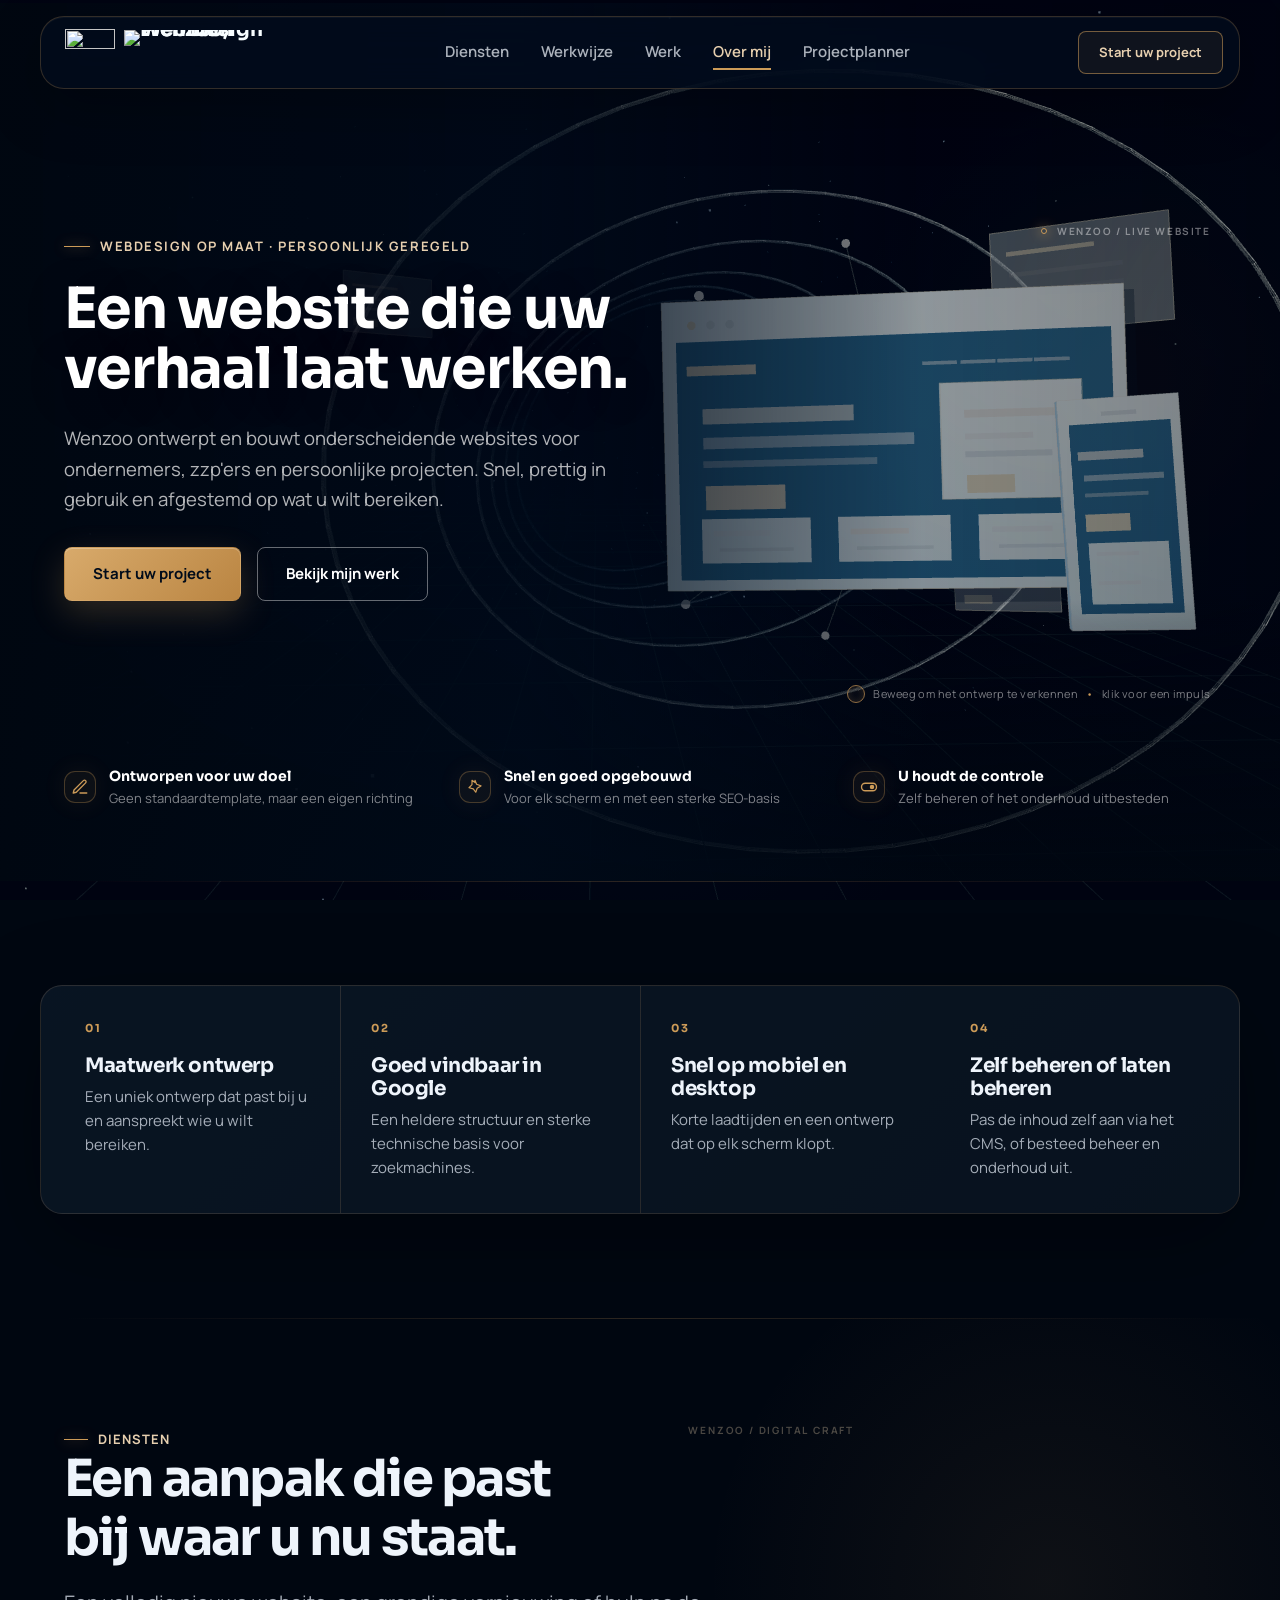
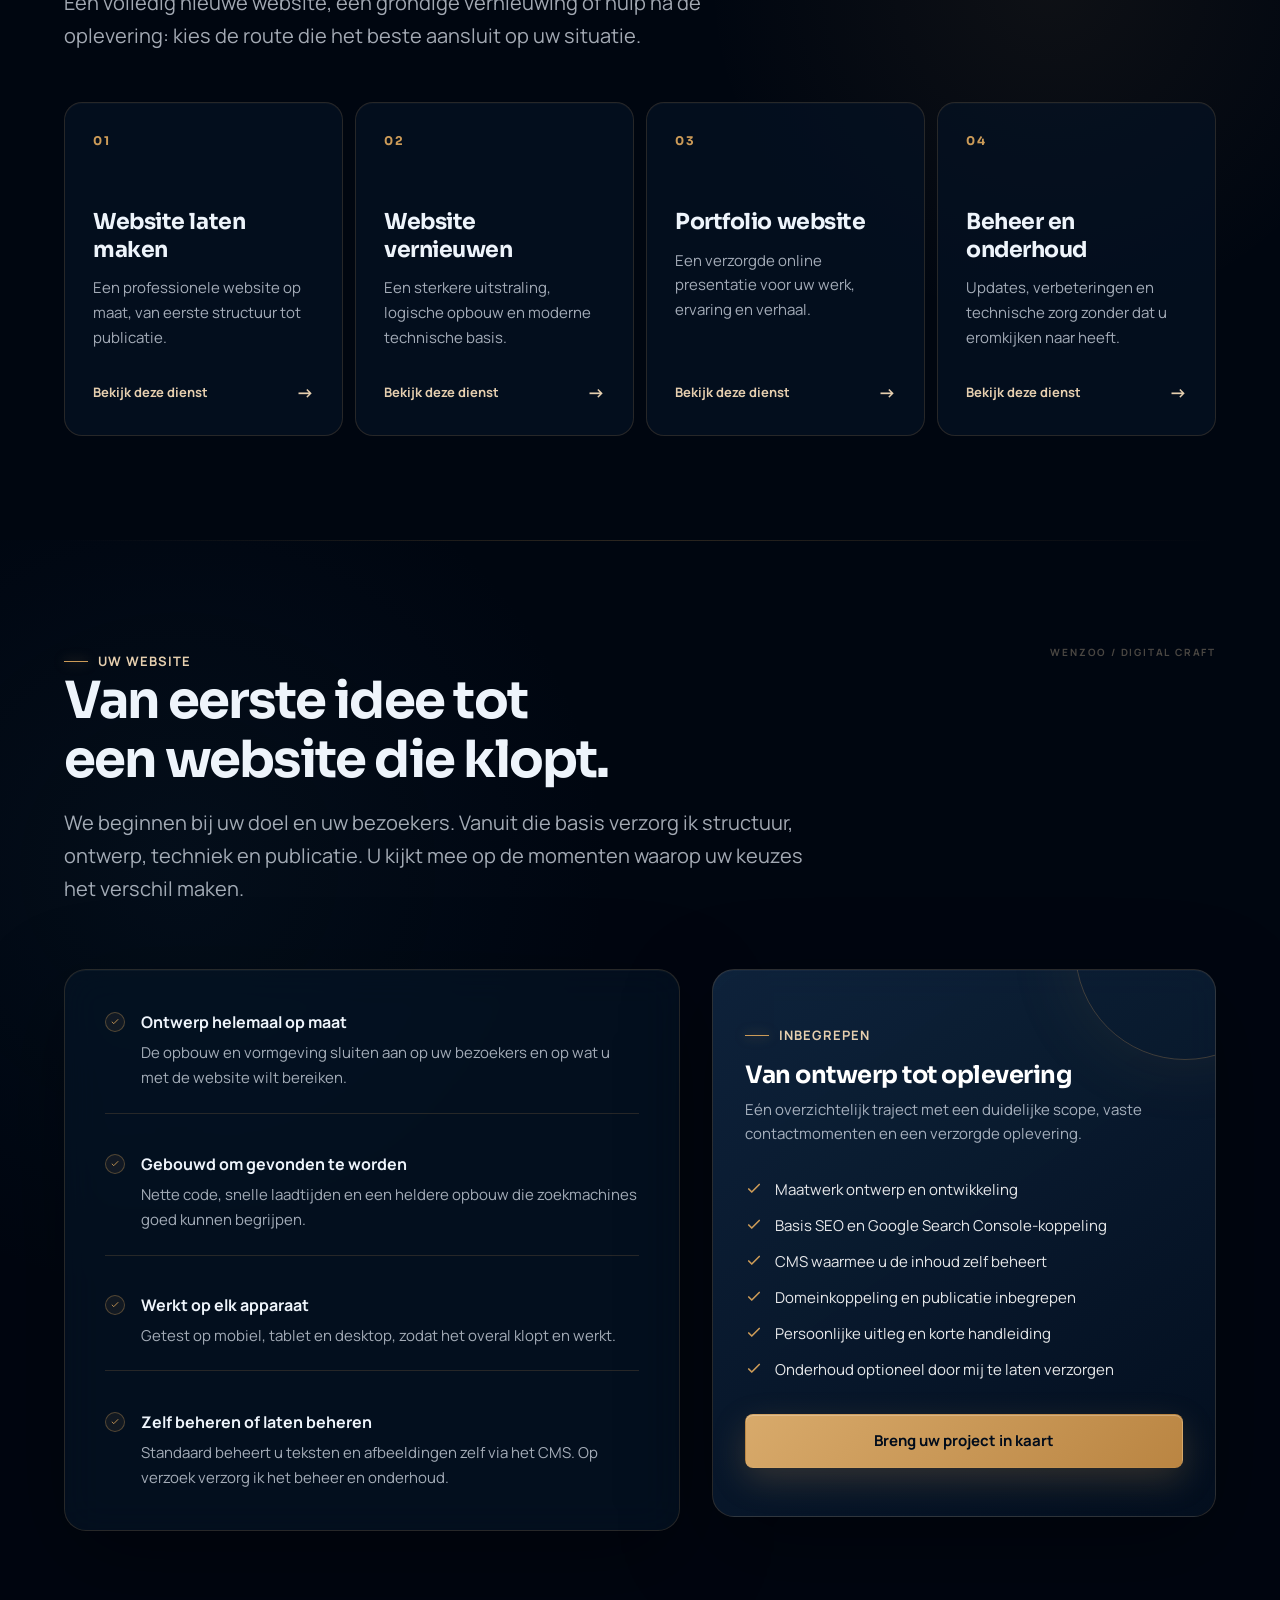
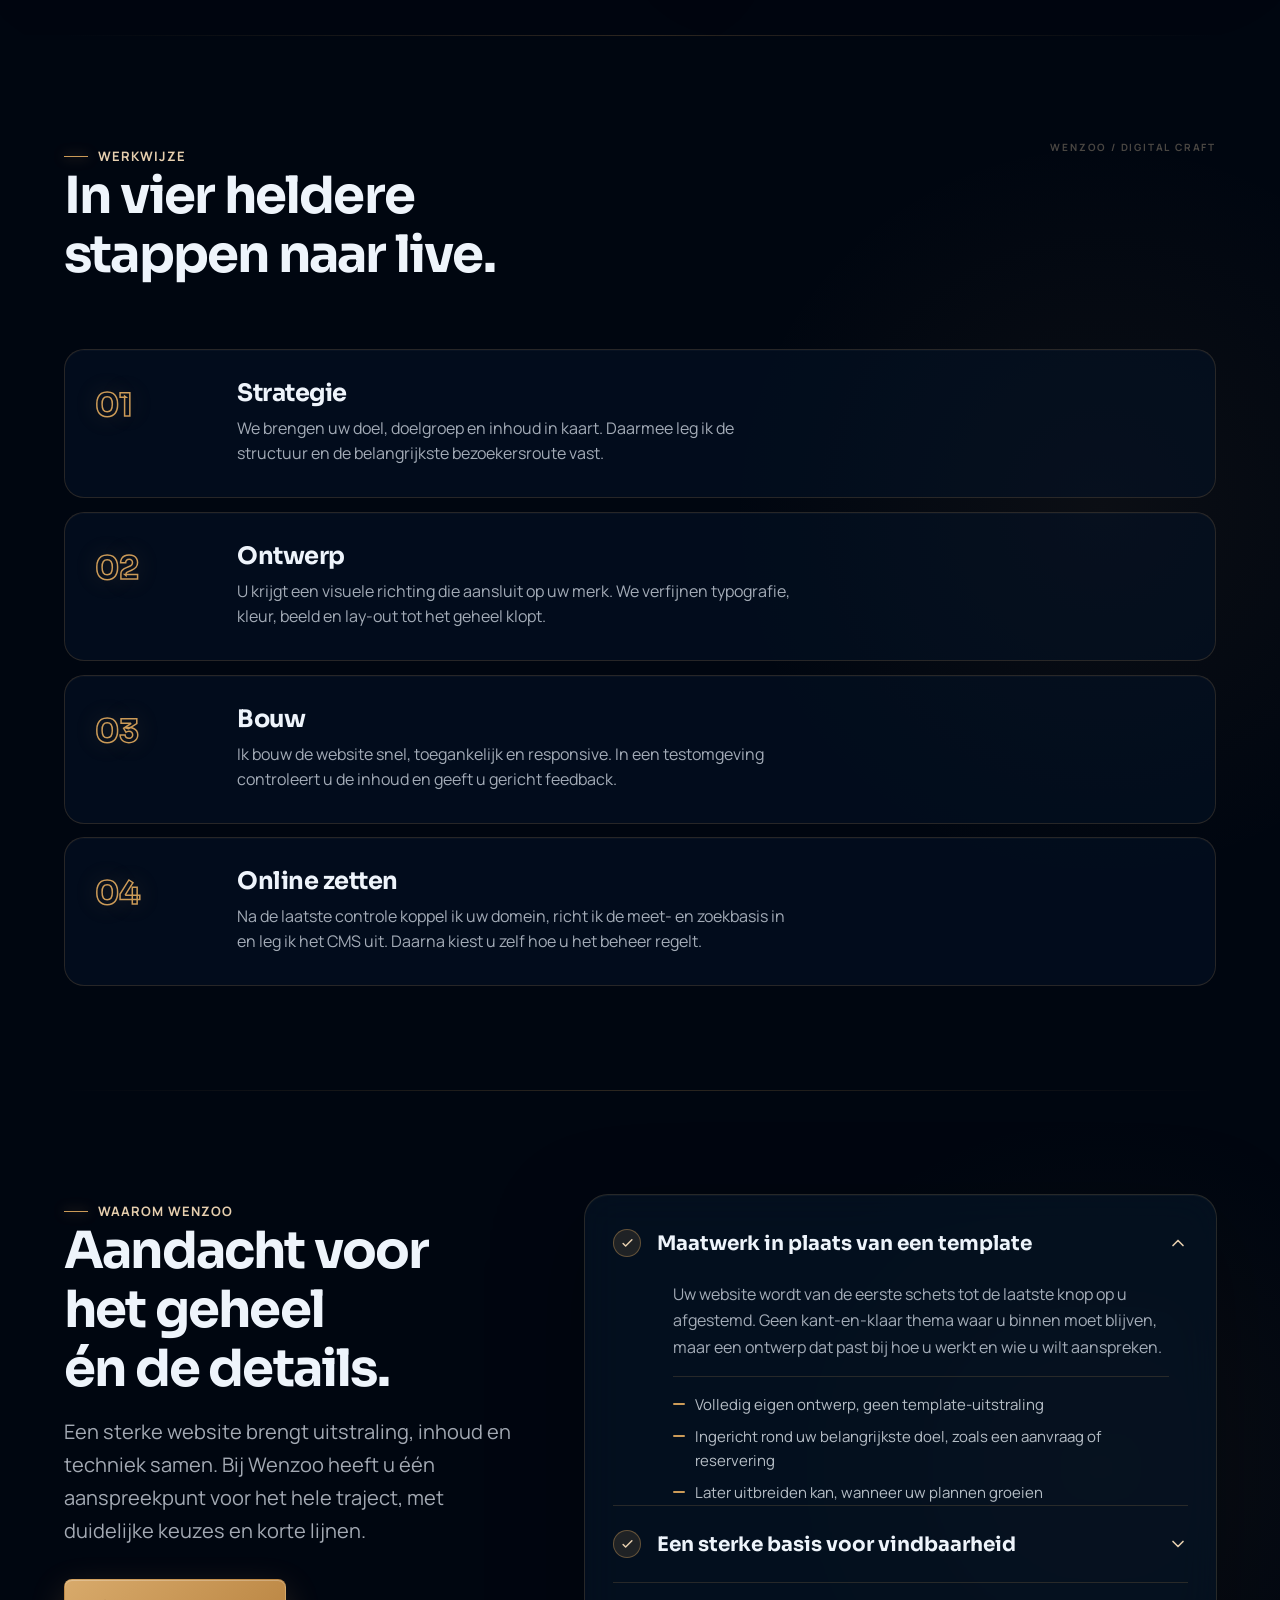
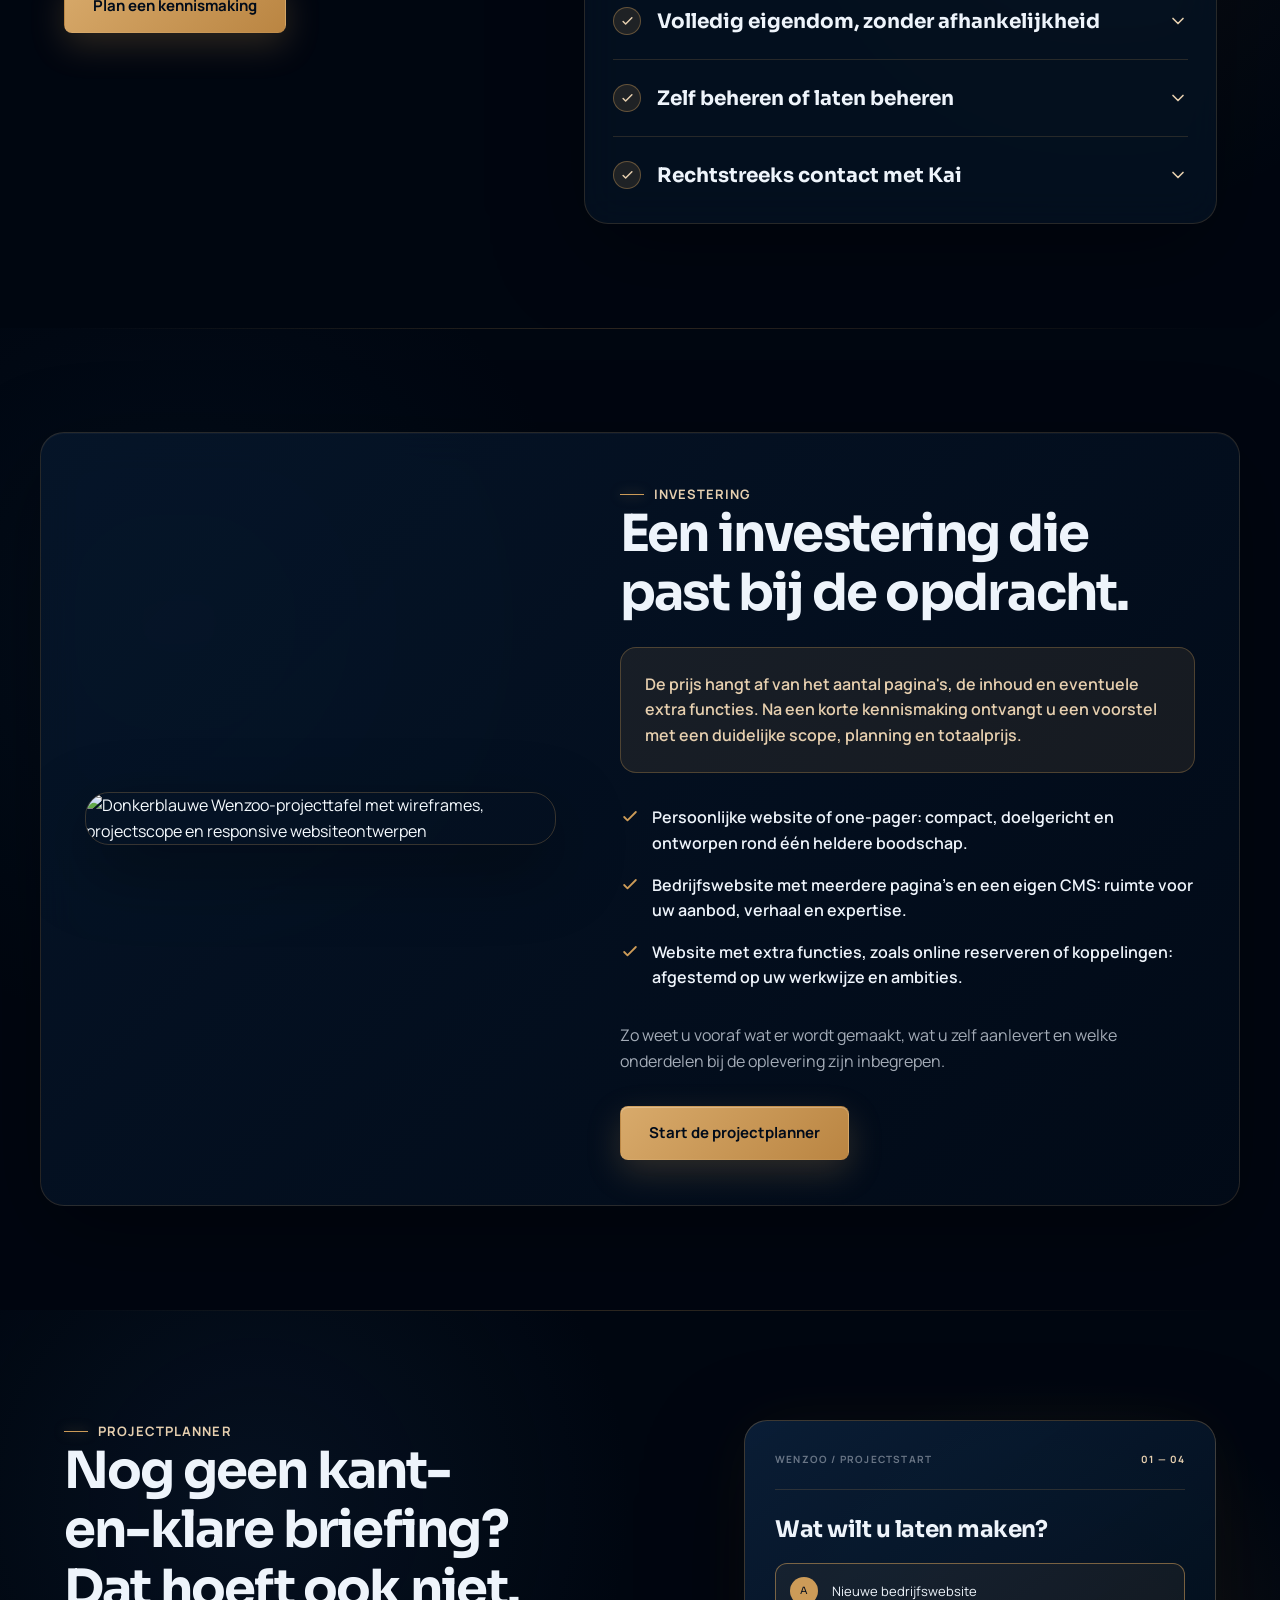
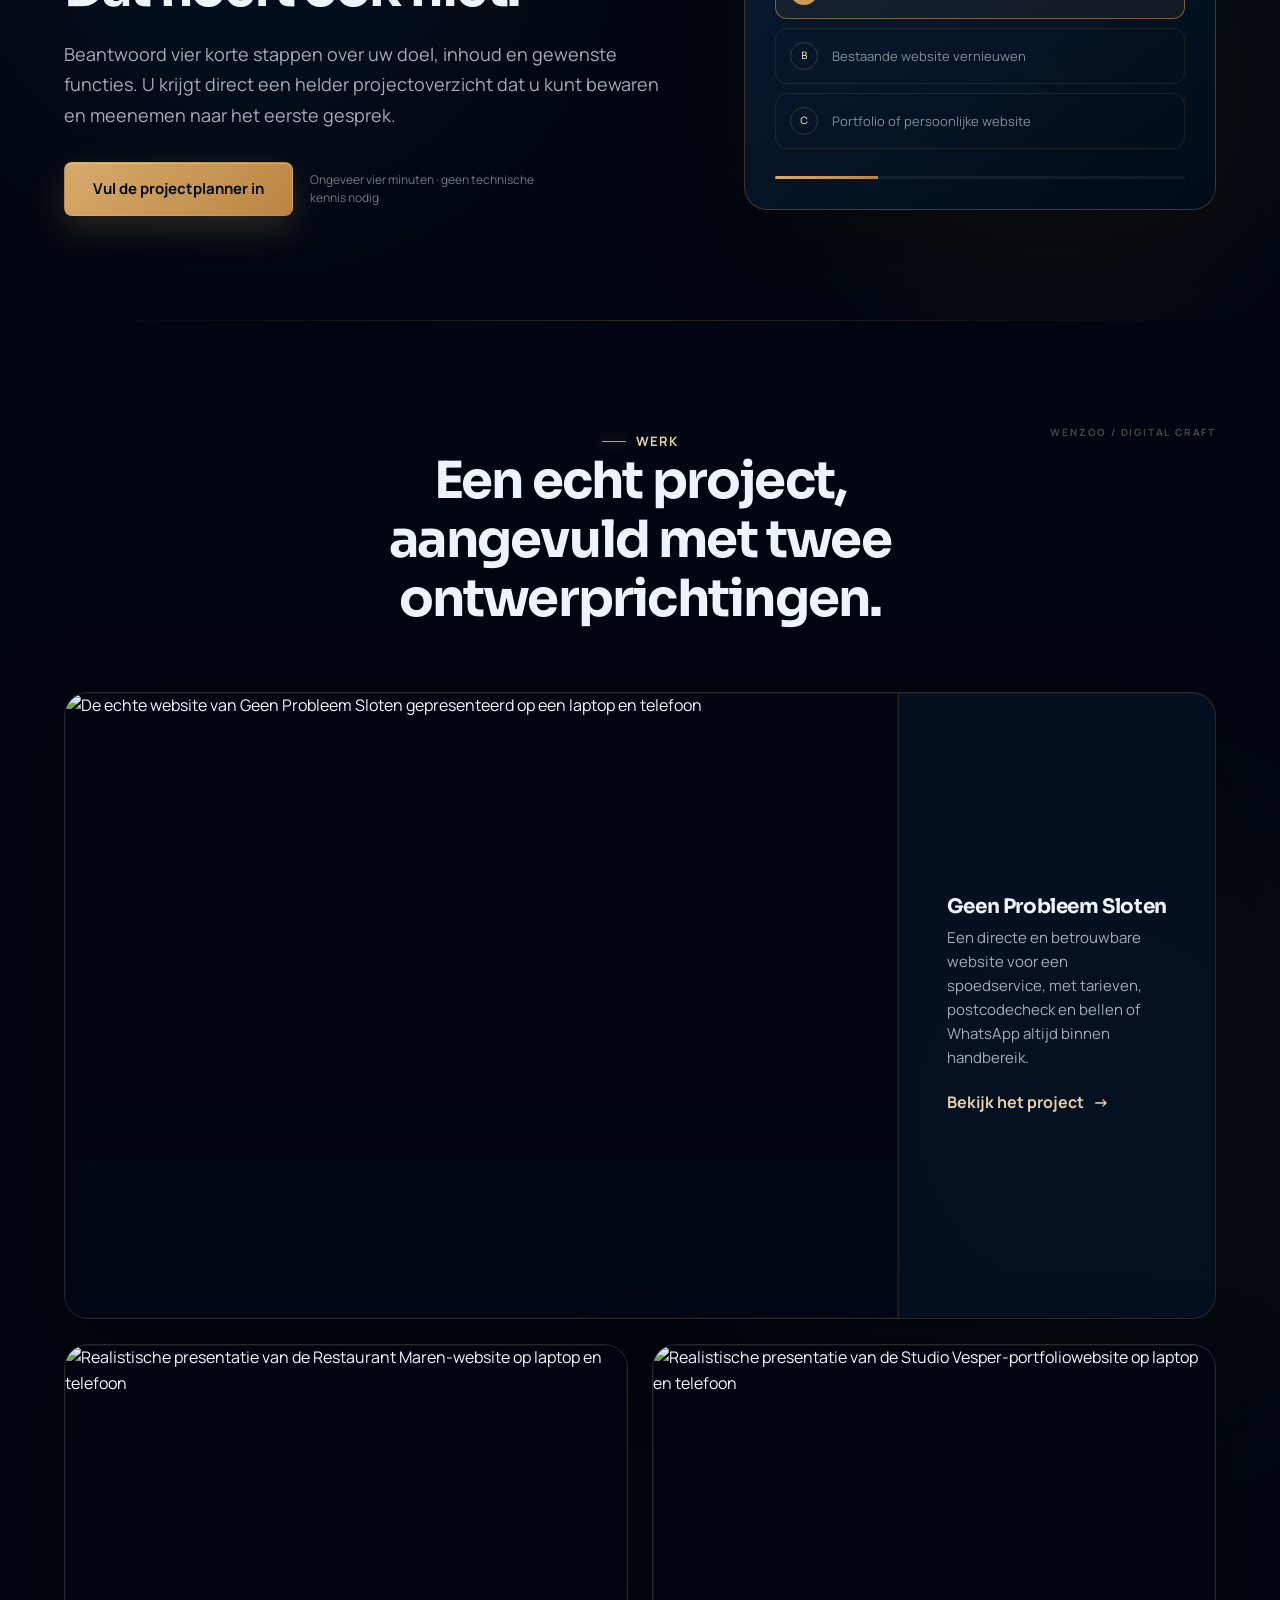
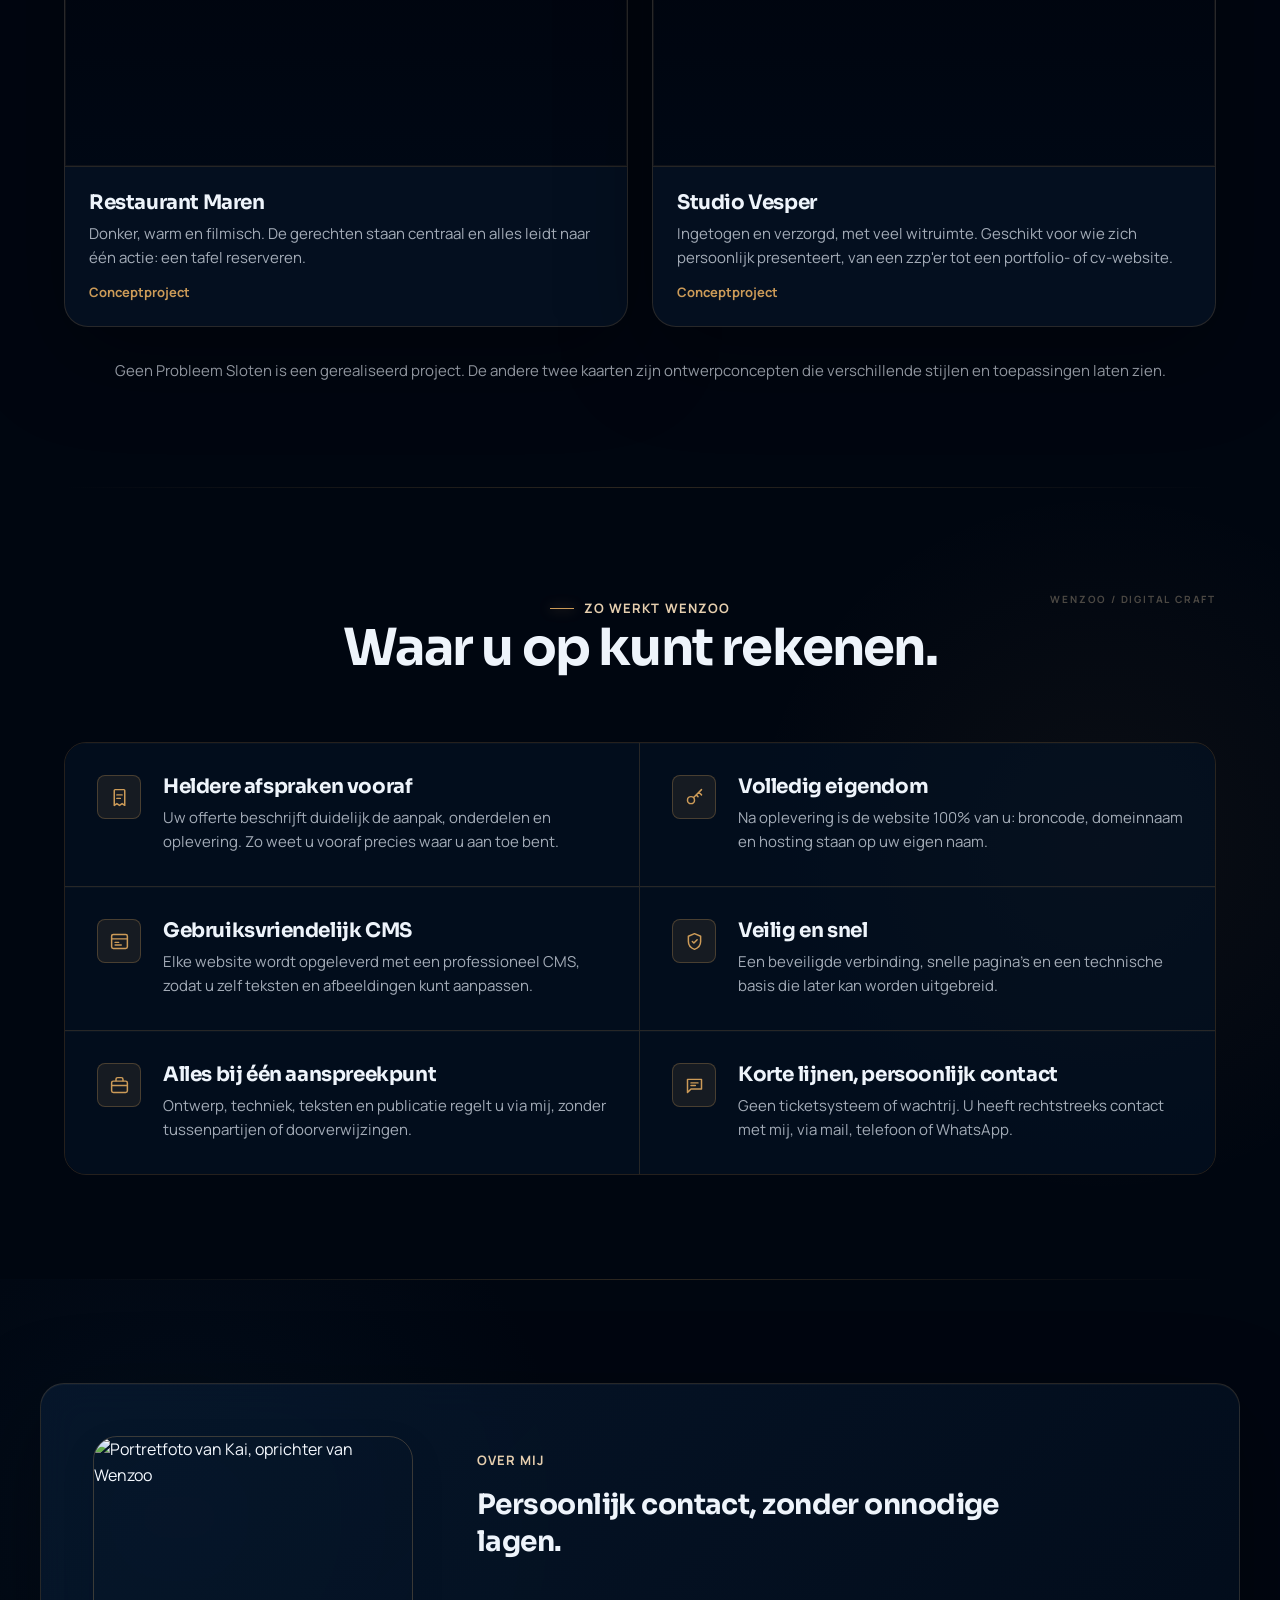
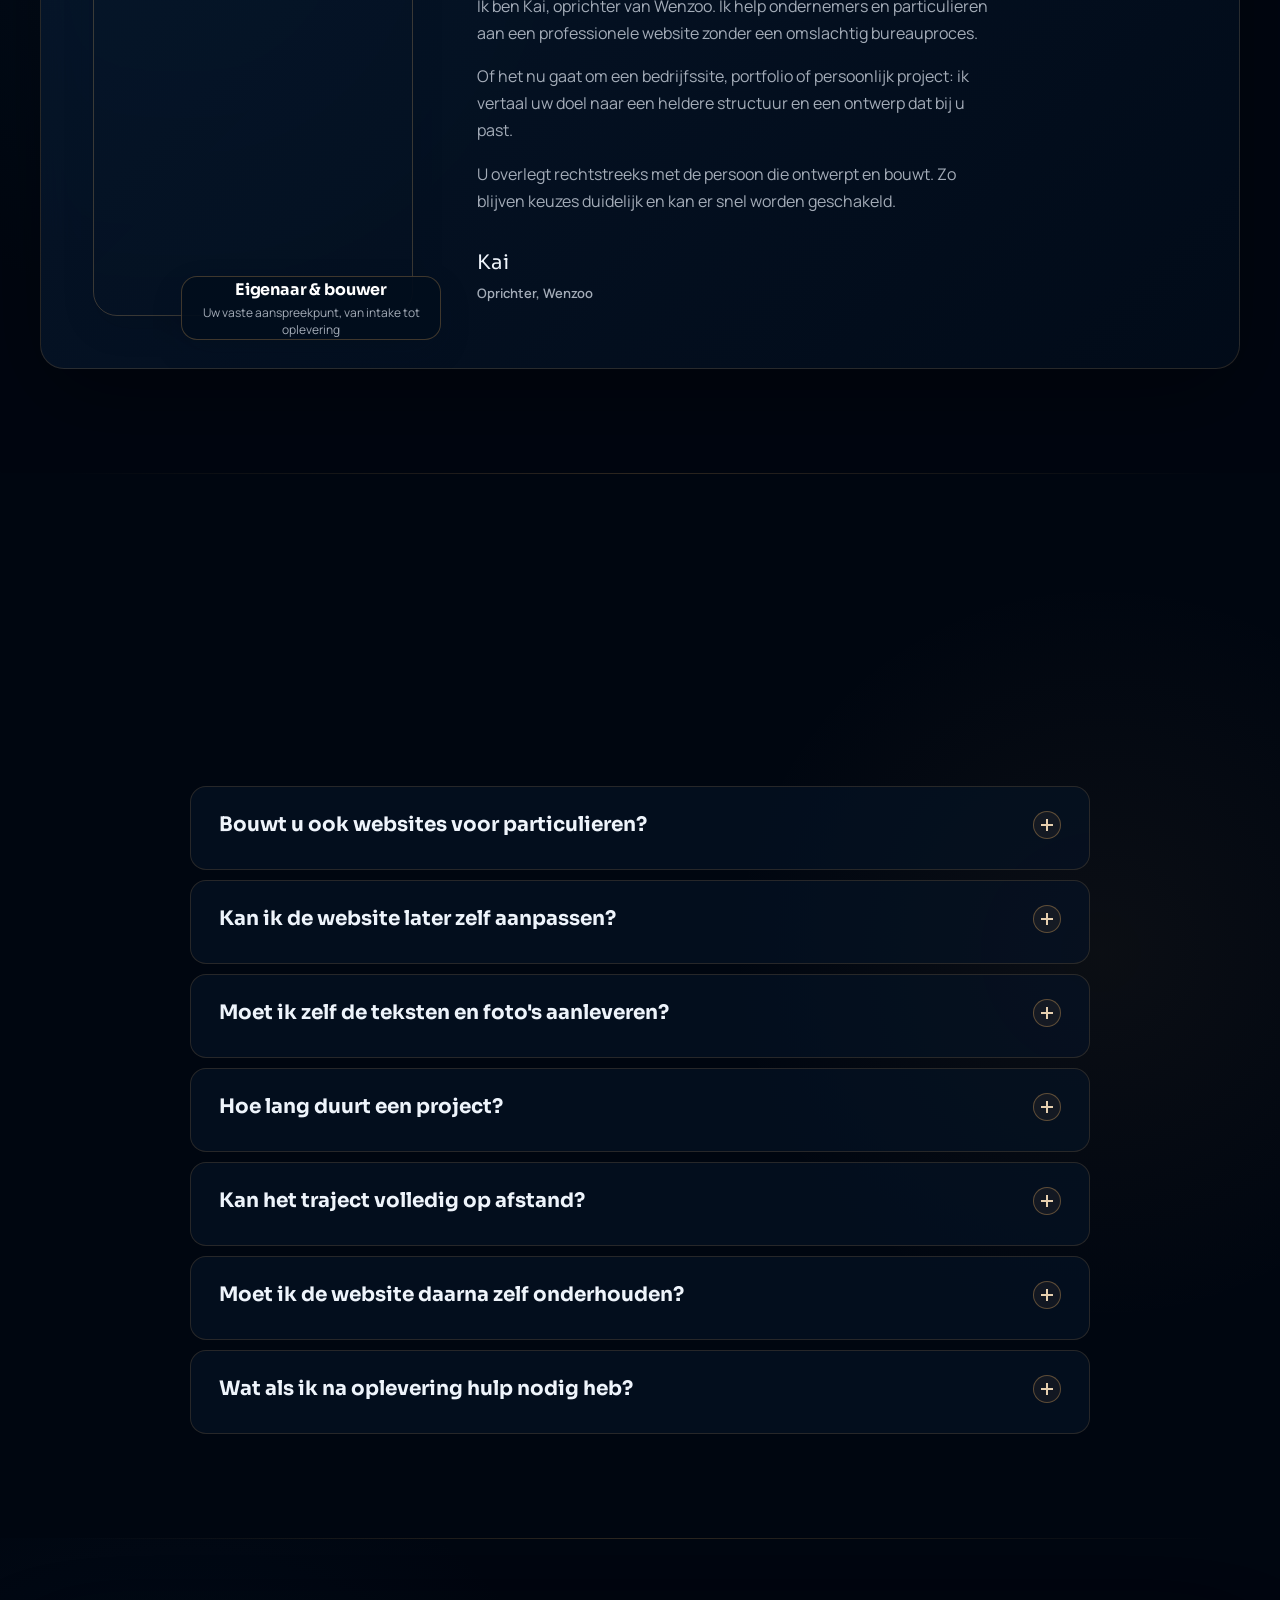
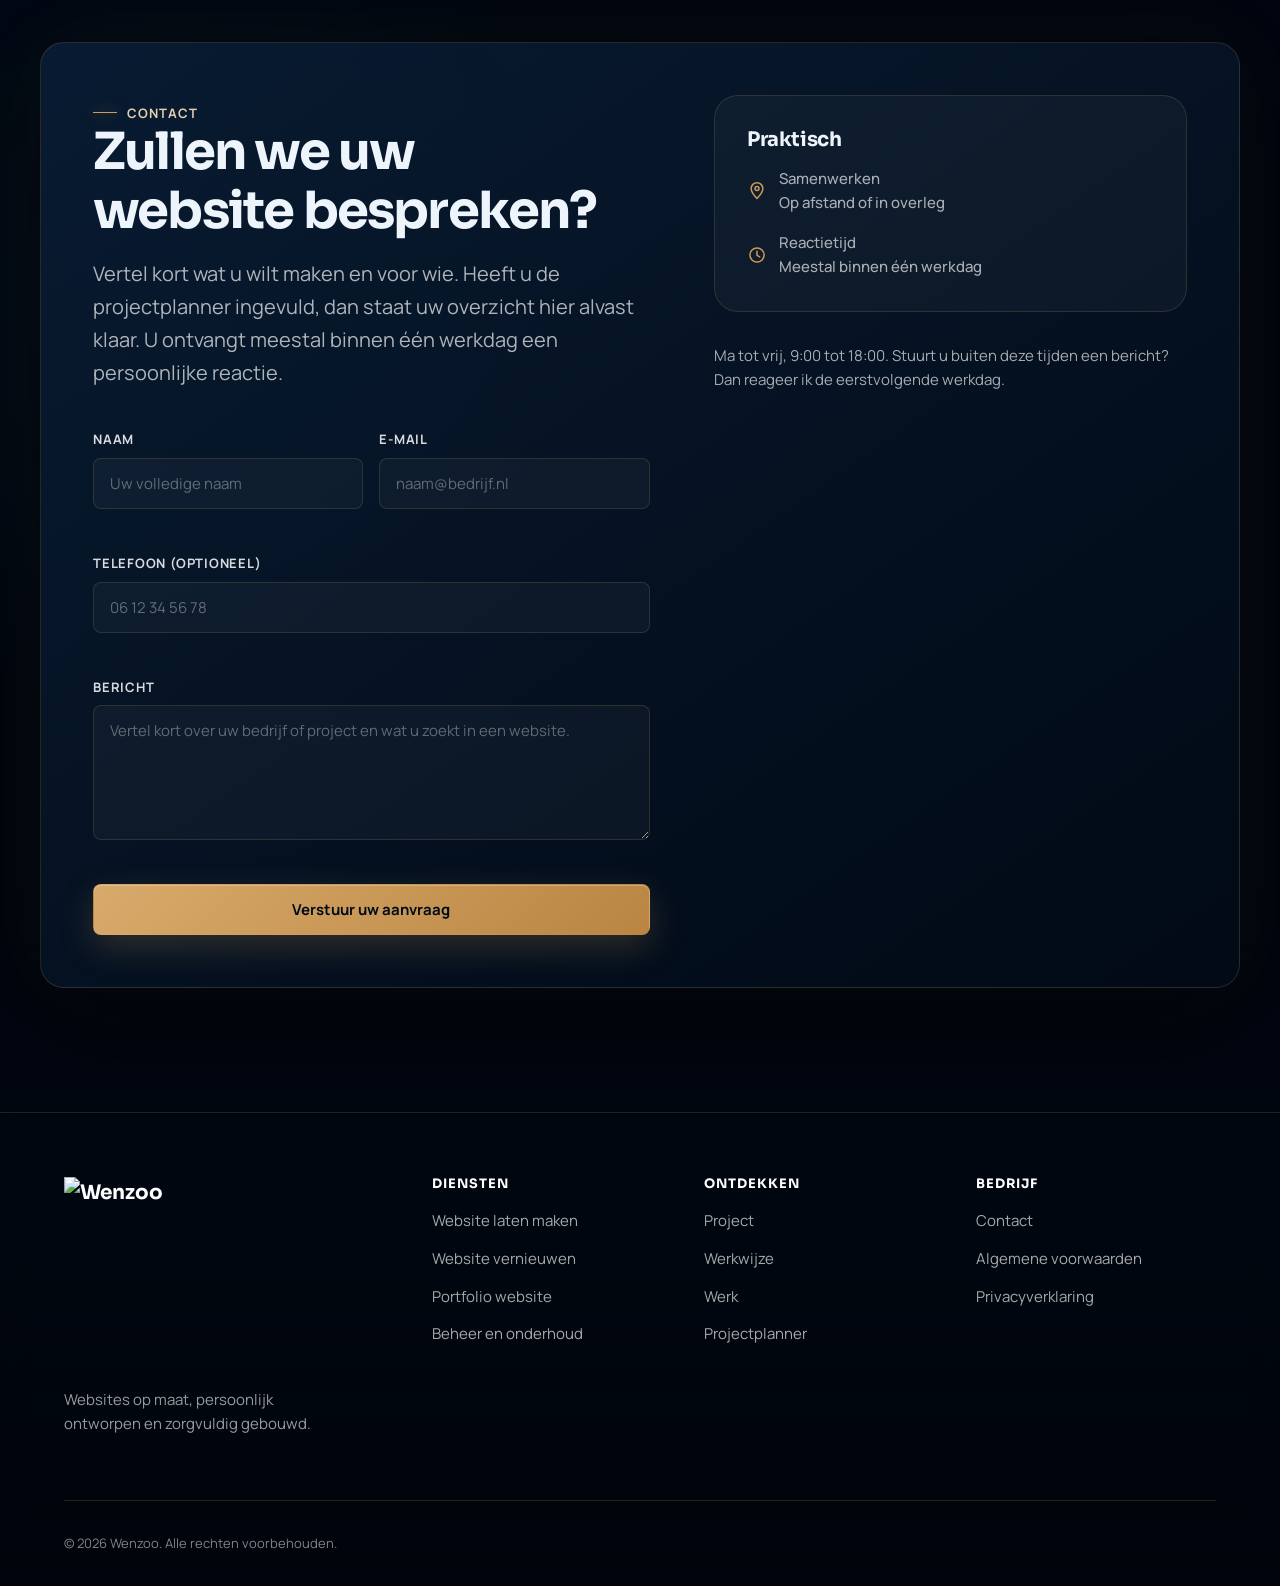
==== index.html @ 962857fb "Add files via upload" ====
<!DOCTYPE html>
<html lang="nl">
<head>
  <meta charset="UTF-8">
  <meta name="viewport" content="width=device-width, initial-scale=1.0">
  <title>Professionele websites op maat | Wenzoo</title>
  <meta name="description" content="Wenzoo ontwerpt en bouwt professionele websites op maat voor ondernemers, zzp'ers en particulieren. Persoonlijk, snel en volledig van u.">
  <meta name="keywords" content="website laten maken, professionele website laten bouwen, webdesigner, website voor zzp, portfolio website laten maken, persoonlijke website laten maken, website laten maken voor ondernemers">
  <meta name="author" content="Wenzoo">
  <link rel="canonical" href="https://www.wenzoo.nl/">

  <!-- Open Graph -->
  <meta property="og:type" content="website">
  <meta property="og:site_name" content="Wenzoo">
  <meta property="og:title" content="Professionele websites op maat | Wenzoo">
  <meta property="og:description" content="Een onderscheidende website die vertrouwen wekt, prettig werkt en past bij uw doel.">
  <meta property="og:image" content="https://www.wenzoo.nl/images/logo/opengraph-1200x630.png">
  <meta property="og:image:width" content="1200">
  <meta property="og:image:height" content="630">
  <meta property="og:url" content="https://www.wenzoo.nl/">
  <meta property="og:locale" content="nl_NL">
  <meta name="twitter:card" content="summary_large_image">
  <meta name="twitter:title" content="Professionele websites op maat | Wenzoo">
  <meta name="twitter:description" content="Een onderscheidende website die vertrouwen wekt, prettig werkt en past bij uw doel.">
  <meta name="twitter:image" content="https://www.wenzoo.nl/images/logo/twitter-1200x600.png">

  <!-- Favicon -->
  <link rel="icon" href="images/logo/wenzoo-favicon.ico?v=2" sizes="any">
  <link rel="icon" type="image/png" sizes="48x48" href="images/logo/wenzoo-favicon-48.png?v=2">
  <link rel="icon" type="image/png" sizes="32x32" href="images/logo/wenzoo-favicon-32.png?v=2">
  <link rel="icon" type="image/png" sizes="16x16" href="images/logo/wenzoo-favicon-16.png?v=2">
  <link rel="apple-touch-icon" sizes="180x180" href="images/logo/wenzoo-favicon-180.png?v=2">
  <link rel="manifest" href="images/logo/site.webmanifest?v=2">

  <!-- Fonts -->
  <link rel="preconnect" href="https://fonts.googleapis.com">
  <link rel="preconnect" href="https://fonts.gstatic.com" crossorigin>
  <link href="https://fonts.googleapis.com/css2?family=Sora:wght@600;700&family=Manrope:wght@400;500;600;700&display=swap" rel="stylesheet">

  <link rel="stylesheet" href="styles.css?v=20260814-agency3">
  <link rel="stylesheet" href="immersive.css?v=20260814-agency6">

  <!-- Structured data: bedrijfsgegevens -->
  <script type="application/ld+json">
  {
    "@context": "https://schema.org",
    "@type": "ProfessionalService",
    "name": "Wenzoo",
    "image": "https://www.wenzoo.nl/images/logo/opengraph-1200x630.png",
    "url": "https://www.wenzoo.nl/",
    "description": "Professionele websites op maat voor ondernemers, zzp'ers en particulieren.",
    "founder": { "@type": "Person", "name": "Kai" }
  }
  </script>

  <!-- Structured data: veelgestelde vragen (spiegelt de FAQ-sectie hieronder) -->
  <script type="application/ld+json">
  {
    "@context": "https://schema.org",
    "@type": "FAQPage",
    "mainEntity": [
      { "@type": "Question", "name": "Bouwt u ook websites voor particulieren?", "acceptedAnswer": { "@type": "Answer", "text": "Ja. Ik maak ook portfolio-, cv-, verenigings-, hobby- en andere persoonlijke websites. De aanpak en afwerking zijn hetzelfde als bij zakelijke projecten." } },
      { "@type": "Question", "name": "Kan ik de website later zelf aanpassen?", "acceptedAnswer": { "@type": "Answer", "text": "Ja. U krijgt een gebruiksvriendelijk CMS waarin u zelf teksten, afbeeldingen en praktische gegevens aanpast. Bij oplevering krijgt u uitleg en een korte handleiding. Besteedt u het beheer liever uit? Dan kan ik dat verzorgen." } },
      { "@type": "Question", "name": "Moet ik zelf de teksten en foto's aanleveren?", "acceptedAnswer": { "@type": "Answer", "text": "Nee. Bestaand materiaal gebruik ik graag. Is dat er nog niet, dan help ik met de structuur en conceptteksten en bepalen we samen welk beeld nodig is. Vooraf spreken we helder af wie wat verzorgt." } },
      { "@type": "Question", "name": "Hoe lang duurt een project?", "acceptedAnswer": { "@type": "Answer", "text": "Een gemiddeld traject duurt twee tot vier weken vanaf het moment dat alle inhoud compleet is. De precieze planning hangt af van het aantal pagina's, de feedbackrondes en eventuele extra functies. Die planning leg ik vooraf vast in de offerte." } },
      { "@type": "Question", "name": "Kan het traject volledig op afstand?", "acceptedAnswer": { "@type": "Answer", "text": "Ja. Intake, feedback en oplevering kunnen via videobellen, telefoon en e-mail verlopen. Een fysieke afspraak is in overleg mogelijk." } },
      { "@type": "Question", "name": "Moet ik de website daarna zelf onderhouden?", "acceptedAnswer": { "@type": "Answer", "text": "Nee. U kunt de inhoud zelf beheren, maar dat hoeft niet. Wilt u updates of technisch onderhoud uitbesteden, dan maken we daar vooraf heldere afspraken over." } },
      { "@type": "Question", "name": "Wat als ik na oplevering hulp nodig heb?", "acceptedAnswer": { "@type": "Answer", "text": "U houdt rechtstreeks contact met mij. Korte vragen licht ik graag toe. Voor grotere aanpassingen of doorlopend onderhoud spreken we vooraf tijd en kosten af." } }
    ]
  }
  </script>
</head>
<body class="immersive-preview">

  <a class="skip-link" href="#main-content">Ga direct naar de inhoud</a>

  <!-- Interactieve Wenzoo-wereld achter de volledige eerste viewport -->
  <canvas id="bg-canvas" aria-hidden="true"></canvas>

  <!-- ============================= HEADER ============================= -->
  <header class="site-header">
    <div class="nav-bar" id="navBar">
      <a href="#top" class="brand" aria-label="Wenzoo, naar boven">
        <picture class="brand-symbol" aria-hidden="true">
          <img src="images/logo/header-beeldmerk-transparant.png" alt="" width="292" height="273">
        </picture>
        <picture class="brand-wordmark">
          <img src="images/logo/header-woordmerk-transparant.png" alt="Wenzoo, Premium Web Design" width="447" height="131">
        </picture>
      </a>

      <nav class="nav-links" aria-label="Hoofdnavigatie">
        <a href="website-laten-maken.html">Diensten</a>
        <a href="#werkwijze">Werkwijze</a>
        <a href="#portfolio">Werk</a>
        <a href="#over-mij">Over mij</a>
        <a href="projectplanner.html">Projectplanner</a>
      </nav>

      <div class="nav-cta">
        <a href="projectplanner.html" class="btn btn-secondary btn-sm">Start uw project</a>
        <button class="nav-toggle" id="navToggle" aria-label="Menu openen" aria-expanded="false" aria-controls="navBar">
          <svg viewBox="0 0 24 24" fill="none" xmlns="http://www.w3.org/2000/svg">
            <path d="M4 7h16M4 12h16M4 17h16" stroke="currentColor" stroke-width="2" stroke-linecap="round"/>
          </svg>
        </button>
      </div>
    </div>
  </header>

  <main id="main-content">
    <span id="top" aria-hidden="true"></span>

    <!-- ============================= HERO ============================= -->
    <section class="hero" aria-labelledby="hero-title">
      <div class="wrap">
        <div class="hero-content">
          <span class="hero-kicker"><i aria-hidden="true"></i> Webdesign op maat · persoonlijk geregeld</span>
          <!-- ACF: hero_titel -->
          <h1 id="hero-title">Een website die uw verhaal laat werken.</h1>
          <!-- /ACF -->

          <!-- ACF: hero_subtitel -->
          <p class="hero-sub">Wenzoo ontwerpt en bouwt onderscheidende websites voor ondernemers, zzp'ers en persoonlijke projecten. Snel, prettig in gebruik en afgestemd op wat u wilt bereiken.</p>
          <!-- /ACF -->

          <div class="hero-actions">
            <a href="projectplanner.html" class="btn btn-primary">Start uw project</a>
            <a href="#portfolio" class="btn btn-secondary">Bekijk mijn werk</a>
          </div>
        </div>

        <div class="hero-world" aria-hidden="true">
          <div class="hero-world-marker">
            <span></span>
            <b>WENZOO / LIVE WEBSITE</b>
          </div>
          <p class="hero-world-hint"><span></span> Beweeg om het ontwerp te verkennen <i>•</i> klik voor een impuls</p>
        </div>

        <div class="hero-proof">
          <div class="hero-proof-item">
            <span class="hero-proof-icon"><svg width="18" height="18" viewBox="0 0 24 24" fill="none" xmlns="http://www.w3.org/2000/svg" aria-hidden="true"><path d="M12 20h9" stroke="currentColor" stroke-width="1.8" stroke-linecap="round"/><path d="M16.5 3.5a2.121 2.121 0 013 3L7 19l-4 1 1-4L16.5 3.5z" stroke="currentColor" stroke-width="1.8" stroke-linecap="round" stroke-linejoin="round"/></svg></span>
            <div>
              <strong>Ontworpen voor uw doel</strong>
              <span>Geen standaardtemplate, maar een eigen richting</span>
            </div>
          </div>
          <div class="hero-proof-item">
            <span class="hero-proof-icon"><svg width="18" height="18" viewBox="0 0 24 24" fill="none" xmlns="http://www.w3.org/2000/svg" aria-hidden="true"><path d="M12 3l2.1 5.4L20 10.5l-5.1 3.1L13 19l-3.3-4.5L4 13l4-4.2L8 3l4 3z" stroke="currentColor" stroke-width="1.6" stroke-linecap="round" stroke-linejoin="round"/></svg></span>
            <div>
              <strong>Snel en goed opgebouwd</strong>
              <span>Voor elk scherm en met een sterke SEO-basis</span>
            </div>
          </div>
          <div class="hero-proof-item">
            <span class="hero-proof-icon"><svg width="18" height="18" viewBox="0 0 24 24" fill="none" xmlns="http://www.w3.org/2000/svg" aria-hidden="true"><rect x="2" y="7" width="20" height="10" rx="5" stroke="currentColor" stroke-width="1.8"/><circle cx="16" cy="12" r="3" fill="currentColor"/></svg></span>
            <div>
              <strong>U houdt de controle</strong>
              <span>Zelf beheren of het onderhoud uitbesteden</span>
            </div>
          </div>
        </div>
      </div>
    </section>

    <!-- ============================= USP STRIP ============================= -->
    <section class="usp section--white section--tight" aria-label="Wat u krijgt">
      <div class="wrap">
        <ul class="usp-list">
          <li class="usp-item reveal">
            <span class="usp-index">01</span>
            <h3>Maatwerk ontwerp</h3>
            <p>Een uniek ontwerp dat past bij u en aanspreekt wie u wilt bereiken.</p>
          </li>
          <li class="usp-item reveal">
            <span class="usp-index">02</span>
            <h3>Goed vindbaar in Google</h3>
            <p>Een heldere structuur en sterke technische basis voor zoekmachines.</p>
          </li>
          <li class="usp-item reveal">
            <span class="usp-index">03</span>
            <h3>Snel op mobiel en desktop</h3>
            <p>Korte laadtijden en een ontwerp dat op elk scherm klopt.</p>
          </li>
          <li class="usp-item reveal">
            <span class="usp-index">04</span>
            <h3>Zelf beheren of laten beheren</h3>
            <p>Pas de inhoud zelf aan via het CMS, of besteed beheer en onderhoud uit.</p>
          </li>
        </ul>
      </div>
    </section>

    <!-- ============================= DIENSTEN ============================= -->
    <section id="diensten" class="home-services" aria-labelledby="diensten-title">
      <div class="wrap">
        <div class="section-head reveal">
          <span class="eyebrow">Diensten</span>
          <h2 id="diensten-title" class="section-heading">Een aanpak die past bij waar u nu staat.</h2>
          <p class="section-intro">Een volledig nieuwe website, een grondige vernieuwing of hulp na de oplevering: kies de route die het beste aansluit op uw situatie.</p>
        </div>
        <div class="home-service-grid">
          <a class="home-service-card reveal" href="website-laten-maken.html"><span>01</span><h3>Website laten maken</h3><p>Een professionele website op maat, van eerste structuur tot publicatie.</p><strong>Bekijk deze dienst <i aria-hidden="true">→</i></strong></a>
          <a class="home-service-card reveal" href="website-vernieuwen.html"><span>02</span><h3>Website vernieuwen</h3><p>Een sterkere uitstraling, logische opbouw en moderne technische basis.</p><strong>Bekijk deze dienst <i aria-hidden="true">→</i></strong></a>
          <a class="home-service-card reveal" href="portfolio-website.html"><span>03</span><h3>Portfolio website</h3><p>Een verzorgde online presentatie voor uw werk, ervaring en verhaal.</p><strong>Bekijk deze dienst <i aria-hidden="true">→</i></strong></a>
          <a class="home-service-card reveal" href="website-beheer-onderhoud.html"><span>04</span><h3>Beheer en onderhoud</h3><p>Updates, verbeteringen en technische zorg zonder dat u eromkijken naar heeft.</p><strong>Bekijk deze dienst <i aria-hidden="true">→</i></strong></a>
        </div>
      </div>
    </section>

    <!-- ============================= UW WEBSITE ============================= -->
    <section id="website" class="services" aria-labelledby="website-title">
      <div class="wrap">
        <div class="section-head reveal">
          <span class="eyebrow">Uw website</span>
          <!-- ACF: website_titel -->
          <h2 id="website-title" class="section-heading">Van eerste idee tot een website die klopt.</h2>
          <!-- /ACF -->
          <!-- ACF: website_intro -->
          <p class="section-intro">We beginnen bij uw doel en uw bezoekers. Vanuit die basis verzorg ik structuur, ontwerp, techniek en publicatie. U kijkt mee op de momenten waarop uw keuzes het verschil maken.</p>
          <!-- /ACF -->
        </div>

        <div class="services-grid">
          <div class="services-copy">
            <div class="services-points">
              <div class="services-point reveal">
                <svg viewBox="0 0 24 24" fill="none" xmlns="http://www.w3.org/2000/svg" aria-hidden="true"><path d="M5 12l4 4 10-10" stroke="currentColor" stroke-width="2.2" stroke-linecap="round" stroke-linejoin="round"/></svg>
                <div class="services-point-text">
                  <strong>Ontwerp helemaal op maat</strong>
                  <span>De opbouw en vormgeving sluiten aan op uw bezoekers en op wat u met de website wilt bereiken.</span>
                </div>
              </div>
              <div class="services-point reveal">
                <svg viewBox="0 0 24 24" fill="none" xmlns="http://www.w3.org/2000/svg" aria-hidden="true"><path d="M5 12l4 4 10-10" stroke="currentColor" stroke-width="2.2" stroke-linecap="round" stroke-linejoin="round"/></svg>
                <div class="services-point-text">
                  <strong>Gebouwd om gevonden te worden</strong>
                  <span>Nette code, snelle laadtijden en een heldere opbouw die zoekmachines goed kunnen begrijpen.</span>
                </div>
              </div>
              <div class="services-point reveal">
                <svg viewBox="0 0 24 24" fill="none" xmlns="http://www.w3.org/2000/svg" aria-hidden="true"><path d="M5 12l4 4 10-10" stroke="currentColor" stroke-width="2.2" stroke-linecap="round" stroke-linejoin="round"/></svg>
                <div class="services-point-text">
                  <strong>Werkt op elk apparaat</strong>
                  <span>Getest op mobiel, tablet en desktop, zodat het overal klopt en werkt.</span>
                </div>
              </div>
              <div class="services-point reveal">
                <svg viewBox="0 0 24 24" fill="none" xmlns="http://www.w3.org/2000/svg" aria-hidden="true"><path d="M5 12l4 4 10-10" stroke="currentColor" stroke-width="2.2" stroke-linecap="round" stroke-linejoin="round"/></svg>
                <div class="services-point-text">
                  <strong>Zelf beheren of laten beheren</strong>
                  <span>Standaard beheert u teksten en afbeeldingen zelf via het CMS. Op verzoek verzorg ik het beheer en onderhoud.</span>
                </div>
              </div>
            </div>
          </div>

          <div class="price-card reveal">
            <span class="eyebrow">Inbegrepen</span>
            <!-- ACF: prijs_titel -->
            <h3>Van ontwerp tot oplevering</h3>
            <!-- /ACF -->
            <!-- ACF: prijs_tekst -->
            <p class="price-note">Eén overzichtelijk traject met een duidelijke scope, vaste contactmomenten en een verzorgde oplevering.</p>
            <!-- /ACF -->
            <ul class="price-list">
              <li><svg viewBox="0 0 24 24" fill="none" xmlns="http://www.w3.org/2000/svg" aria-hidden="true"><path d="M5 12l4 4 10-10" stroke="currentColor" stroke-width="2.2" stroke-linecap="round" stroke-linejoin="round"/></svg> Maatwerk ontwerp en ontwikkeling</li>
              <li><svg viewBox="0 0 24 24" fill="none" xmlns="http://www.w3.org/2000/svg" aria-hidden="true"><path d="M5 12l4 4 10-10" stroke="currentColor" stroke-width="2.2" stroke-linecap="round" stroke-linejoin="round"/></svg> Basis SEO en Google Search Console-koppeling</li>
              <li><svg viewBox="0 0 24 24" fill="none" xmlns="http://www.w3.org/2000/svg" aria-hidden="true"><path d="M5 12l4 4 10-10" stroke="currentColor" stroke-width="2.2" stroke-linecap="round" stroke-linejoin="round"/></svg> CMS waarmee u de inhoud zelf beheert</li>
              <li><svg viewBox="0 0 24 24" fill="none" xmlns="http://www.w3.org/2000/svg" aria-hidden="true"><path d="M5 12l4 4 10-10" stroke="currentColor" stroke-width="2.2" stroke-linecap="round" stroke-linejoin="round"/></svg> Domeinkoppeling en publicatie inbegrepen</li>
              <li><svg viewBox="0 0 24 24" fill="none" xmlns="http://www.w3.org/2000/svg" aria-hidden="true"><path d="M5 12l4 4 10-10" stroke="currentColor" stroke-width="2.2" stroke-linecap="round" stroke-linejoin="round"/></svg> Persoonlijke uitleg en korte handleiding</li>
              <li><svg viewBox="0 0 24 24" fill="none" xmlns="http://www.w3.org/2000/svg" aria-hidden="true"><path d="M5 12l4 4 10-10" stroke="currentColor" stroke-width="2.2" stroke-linecap="round" stroke-linejoin="round"/></svg> Onderhoud optioneel door mij te laten verzorgen</li>
            </ul>
            <a href="projectplanner.html" class="btn btn-primary">Breng uw project in kaart</a>
          </div>
        </div>
      </div>
    </section>

    <!-- ============================= WERKWIJZE ============================= -->
    <section id="werkwijze" class="process section--white" aria-labelledby="werkwijze-title">
      <div class="wrap">
        <div class="section-head reveal">
          <span class="eyebrow">Werkwijze</span>
          <h2 id="werkwijze-title" class="section-heading">In vier heldere stappen naar live.</h2>
        </div>

        <div class="process-list">
          <div class="process-step reveal">
            <span class="process-number">01</span>
            <div class="process-body">
              <!-- ACF: werkwijze_stap_1_titel -->
              <h3>Strategie</h3>
              <!-- /ACF -->
              <!-- ACF: werkwijze_stap_1_tekst -->
              <p>We brengen uw doel, doelgroep en inhoud in kaart. Daarmee leg ik de structuur en de belangrijkste bezoekersroute vast.</p>
              <!-- /ACF -->
            </div>
          </div>
          <div class="process-step reveal">
            <span class="process-number">02</span>
            <div class="process-body">
              <!-- ACF: werkwijze_stap_2_titel -->
              <h3>Ontwerp</h3>
              <!-- /ACF -->
              <!-- ACF: werkwijze_stap_2_tekst -->
              <p>U krijgt een visuele richting die aansluit op uw merk. We verfijnen typografie, kleur, beeld en lay-out tot het geheel klopt.</p>
              <!-- /ACF -->
            </div>
          </div>
          <div class="process-step reveal">
            <span class="process-number">03</span>
            <div class="process-body">
              <!-- ACF: werkwijze_stap_3_titel -->
              <h3>Bouw</h3>
              <!-- /ACF -->
              <!-- ACF: werkwijze_stap_3_tekst -->
              <p>Ik bouw de website snel, toegankelijk en responsive. In een testomgeving controleert u de inhoud en geeft u gericht feedback.</p>
              <!-- /ACF -->
            </div>
          </div>
          <div class="process-step reveal">
            <span class="process-number">04</span>
            <div class="process-body">
              <!-- ACF: werkwijze_stap_4_titel -->
              <h3>Online zetten</h3>
              <!-- /ACF -->
              <!-- ACF: werkwijze_stap_4_tekst -->
              <p>Na de laatste controle koppel ik uw domein, richt ik de meet- en zoekbasis in en leg ik het CMS uit. Daarna kiest u zelf hoe u het beheer regelt.</p>
              <!-- /ACF -->
            </div>
          </div>
        </div>
      </div>
    </section>

    <!-- ============================= WAAROM WENZOO ============================= -->
    <section id="waarom" class="why section--white" aria-labelledby="why-title">
      <div class="wrap">
        <div class="why-lead reveal">
          <span class="eyebrow">Waarom Wenzoo</span>
          <!-- ACF: waarom_titel -->
          <h2 id="why-title" class="section-heading">Aandacht voor het geheel én de details.</h2>
          <!-- /ACF -->
          <!-- ACF: waarom_intro -->
          <p class="section-intro">Een sterke website brengt uitstraling, inhoud en techniek samen. Bij Wenzoo heeft u één aanspreekpunt voor het hele traject, met duidelijke keuzes en korte lijnen.</p>
          <!-- /ACF -->
          <a href="#contact" class="btn btn-primary">Plan een kennismaking</a>
        </div>

        <div class="why-list reveal" id="whyList">
          <div class="why-item is-open">
            <button class="why-trigger" aria-expanded="true" aria-controls="why-answer-1">
              <span class="why-check"><svg viewBox="0 0 24 24" fill="none" xmlns="http://www.w3.org/2000/svg" aria-hidden="true"><path d="M5 12l4 4 10-10" stroke="currentColor" stroke-width="2.4" stroke-linecap="round" stroke-linejoin="round"/></svg></span>
              <!-- ACF: waarom_punt_1_titel -->
              <span class="why-label">Maatwerk in plaats van een template</span>
              <!-- /ACF -->
              <svg class="why-chevron" viewBox="0 0 24 24" fill="none" xmlns="http://www.w3.org/2000/svg" aria-hidden="true"><path d="M6 9l6 6 6-6" stroke="currentColor" stroke-width="2" stroke-linecap="round" stroke-linejoin="round"/></svg>
            </button>
            <!-- ACF: waarom_punt_1_tekst -->
            <div class="why-answer" id="why-answer-1">
              <p>Uw website wordt van de eerste schets tot de laatste knop op u afgestemd. Geen kant-en-klaar thema waar u binnen moet blijven, maar een ontwerp dat past bij hoe u werkt en wie u wilt aanspreken.</p>
              <ul class="why-sub">
                <li>Volledig eigen ontwerp, geen template-uitstraling</li>
                <li>Ingericht rond uw belangrijkste doel, zoals een aanvraag of reservering</li>
                <li>Later uitbreiden kan, wanneer uw plannen groeien</li>
              </ul>
            </div>
            <!-- /ACF -->
          </div>

          <div class="why-item">
            <button class="why-trigger" aria-expanded="false" aria-controls="why-answer-2">
              <span class="why-check"><svg viewBox="0 0 24 24" fill="none" xmlns="http://www.w3.org/2000/svg" aria-hidden="true"><path d="M5 12l4 4 10-10" stroke="currentColor" stroke-width="2.4" stroke-linecap="round" stroke-linejoin="round"/></svg></span>
              <!-- ACF: waarom_punt_2_titel -->
              <span class="why-label">Een sterke basis voor vindbaarheid</span>
              <!-- /ACF -->
              <svg class="why-chevron" viewBox="0 0 24 24" fill="none" xmlns="http://www.w3.org/2000/svg" aria-hidden="true"><path d="M6 9l6 6 6-6" stroke="currentColor" stroke-width="2" stroke-linecap="round" stroke-linejoin="round"/></svg>
            </button>
            <!-- ACF: waarom_punt_2_tekst -->
            <div class="why-answer" id="why-answer-2">
              <p>Vindbaarheid begint bij de structuur. De website krijgt een schone technische basis, logische pagina's en inhoud die aansluit op de vragen van uw bezoekers.</p>
              <ul class="why-sub">
                <li>Snelle laadtijden en nette, semantische code</li>
                <li>Duidelijke paginastructuur, meta-teksten en alt-teksten voor beeld</li>
                <li>Klaargezet voor Google Search Console, zodat u kunt meten wat werkt</li>
              </ul>
            </div>
            <!-- /ACF -->
          </div>

          <div class="why-item">
            <button class="why-trigger" aria-expanded="false" aria-controls="why-answer-3">
              <span class="why-check"><svg viewBox="0 0 24 24" fill="none" xmlns="http://www.w3.org/2000/svg" aria-hidden="true"><path d="M5 12l4 4 10-10" stroke="currentColor" stroke-width="2.4" stroke-linecap="round" stroke-linejoin="round"/></svg></span>
              <!-- ACF: waarom_punt_3_titel -->
              <span class="why-label">Volledig eigendom, zonder afhankelijkheid</span>
              <!-- /ACF -->
              <svg class="why-chevron" viewBox="0 0 24 24" fill="none" xmlns="http://www.w3.org/2000/svg" aria-hidden="true"><path d="M6 9l6 6 6-6" stroke="currentColor" stroke-width="2" stroke-linecap="round" stroke-linejoin="round"/></svg>
            </button>
            <!-- ACF: waarom_punt_3_tekst -->
            <div class="why-answer" id="why-answer-3">
              <p>Na oplevering is de website volledig van u, inclusief broncode en domein. U blijft niet afhankelijk van doorlopende licenties of een verplicht onderhoudscontract en houdt zelf de controle over uw online omgeving.</p>
              <ul class="why-sub">
                <li>Scope, aanpak en oplevering vooraf helder vastgelegd</li>
                <li>Broncode, hosting en domein op uw eigen naam</li>
                <li>Optioneel onderhoud is er wel, maar nooit verplicht</li>
              </ul>
            </div>
            <!-- /ACF -->
          </div>

          <div class="why-item">
            <button class="why-trigger" aria-expanded="false" aria-controls="why-answer-4">
              <span class="why-check"><svg viewBox="0 0 24 24" fill="none" xmlns="http://www.w3.org/2000/svg" aria-hidden="true"><path d="M5 12l4 4 10-10" stroke="currentColor" stroke-width="2.4" stroke-linecap="round" stroke-linejoin="round"/></svg></span>
              <!-- ACF: waarom_punt_4_titel -->
              <span class="why-label">Zelf beheren of laten beheren</span>
              <!-- /ACF -->
              <svg class="why-chevron" viewBox="0 0 24 24" fill="none" xmlns="http://www.w3.org/2000/svg" aria-hidden="true"><path d="M6 9l6 6 6-6" stroke="currentColor" stroke-width="2" stroke-linecap="round" stroke-linejoin="round"/></svg>
            </button>
            <!-- ACF: waarom_punt_4_tekst -->
            <div class="why-answer" id="why-answer-4">
              <p>Na oplevering past u via het CMS zelf teksten, afbeeldingen en praktische gegevens aan. Liever geen omkijken naar updates of techniek? Dan kan ik het beheer en onderhoud verzorgen.</p>
              <ul class="why-sub">
                <li>Bewerkbare tekstblokken en beeldvelden, per pagina</li>
                <li>Uitgebreide uitleg bij oplevering, met korte handleiding</li>
                <li>Onderhoud door mij mogelijk, tegen een heldere vergoeding</li>
              </ul>
            </div>
            <!-- /ACF -->
          </div>

          <div class="why-item">
            <button class="why-trigger" aria-expanded="false" aria-controls="why-answer-5">
              <span class="why-check"><svg viewBox="0 0 24 24" fill="none" xmlns="http://www.w3.org/2000/svg" aria-hidden="true"><path d="M5 12l4 4 10-10" stroke="currentColor" stroke-width="2.4" stroke-linecap="round" stroke-linejoin="round"/></svg></span>
              <!-- ACF: waarom_punt_5_titel -->
              <span class="why-label">Rechtstreeks contact met Kai</span>
              <!-- /ACF -->
              <svg class="why-chevron" viewBox="0 0 24 24" fill="none" xmlns="http://www.w3.org/2000/svg" aria-hidden="true"><path d="M6 9l6 6 6-6" stroke="currentColor" stroke-width="2" stroke-linecap="round" stroke-linejoin="round"/></svg>
            </button>
            <!-- ACF: waarom_punt_5_tekst -->
            <div class="why-answer" id="why-answer-5">
              <p>U heeft rechtstreeks contact met Kai: van intake en ontwerp tot bouw en oplevering. Dat houdt het proces persoonlijk, overzichtelijk en efficiënt.</p>
              <ul class="why-sub">
                <li>Korte lijnen, snelle beslissingen tijdens het project</li>
                <li>Overleg via e-mail, telefoon of WhatsApp, wat u prettig vindt</li>
                <li>Ook na oplevering blijft dat contact hetzelfde</li>
              </ul>
            </div>
            <!-- /ACF -->
          </div>
        </div>
      </div>
    </section>

    <!-- ============================= WAT KOST EEN WEBSITE ============================= -->
    <section id="prijs" class="pricing section--panel" aria-labelledby="pricing-title">
      <div class="wrap">
        <div class="pricing-figure reveal">
          <img class="pricing-project-image" src="images/wenzoo-investering-projecttafel-v2.png?v=20260814-1" alt="Donkerblauwe Wenzoo-projecttafel met wireframes, projectscope en responsive websiteontwerpen" width="1484" height="1060" loading="lazy" decoding="async">
        </div>

        <div class="reveal">
          <span class="eyebrow">Investering</span>
          <!-- ACF: prijs_sectie_titel -->
          <h2 id="pricing-title" class="section-heading">Een investering die past bij de opdracht.</h2>
          <!-- /ACF -->

          <!-- ACF: prijs_sectie_callout -->
          <p class="pricing-callout">De prijs hangt af van het aantal pagina's, de inhoud en eventuele extra functies. Na een korte kennismaking ontvangt u een voorstel met een duidelijke scope, planning en totaalprijs.</p>
          <!-- /ACF -->

          <div class="pricing-tiers">
            <div class="pricing-tier">
              <svg viewBox="0 0 24 24" fill="none" xmlns="http://www.w3.org/2000/svg" aria-hidden="true"><path d="M5 12l4 4 10-10" stroke="currentColor" stroke-width="2.2" stroke-linecap="round" stroke-linejoin="round"/></svg>
              <span>Persoonlijke website of one-pager: compact, doelgericht en ontworpen rond één heldere boodschap.</span>
            </div>
            <div class="pricing-tier">
              <svg viewBox="0 0 24 24" fill="none" xmlns="http://www.w3.org/2000/svg" aria-hidden="true"><path d="M5 12l4 4 10-10" stroke="currentColor" stroke-width="2.2" stroke-linecap="round" stroke-linejoin="round"/></svg>
              <span>Bedrijfswebsite met meerdere pagina's en een eigen CMS: ruimte voor uw aanbod, verhaal en expertise.</span>
            </div>
            <div class="pricing-tier">
              <svg viewBox="0 0 24 24" fill="none" xmlns="http://www.w3.org/2000/svg" aria-hidden="true"><path d="M5 12l4 4 10-10" stroke="currentColor" stroke-width="2.2" stroke-linecap="round" stroke-linejoin="round"/></svg>
              <span>Website met extra functies, zoals online reserveren of koppelingen: afgestemd op uw werkwijze en ambities.</span>
            </div>
          </div>

          <!-- ACF: prijs_sectie_tekst -->
          <p class="pricing-note">Zo weet u vooraf wat er wordt gemaakt, wat u zelf aanlevert en welke onderdelen bij de oplevering zijn inbegrepen.</p>
          <!-- /ACF -->

          <a href="projectplanner.html" class="btn btn-primary">Start de projectplanner</a>
        </div>
      </div>
    </section>

    <!-- ============================= PROJECTPLANNER ============================= -->
    <section id="projectplanner" class="planner-promo" aria-labelledby="planner-promo-title">
      <div class="wrap">
        <div class="planner-promo-copy reveal">
          <span class="eyebrow">Projectplanner</span>
          <h2 id="planner-promo-title" class="section-heading">Nog geen kant-en-klare briefing? Dat hoeft ook niet.</h2>
          <p>Beantwoord vier korte stappen over uw doel, inhoud en gewenste functies. U krijgt direct een helder projectoverzicht dat u kunt bewaren en meenemen naar het eerste gesprek.</p>
          <div class="planner-promo-actions">
            <a href="projectplanner.html" class="btn btn-primary">Vul de projectplanner in</a>
            <span>Ongeveer vier minuten · geen technische kennis nodig</span>
          </div>
        </div>
        <div class="planner-promo-preview reveal" aria-hidden="true">
          <div class="promo-preview-top"><span>WENZOO / PROJECTSTART</span><b>01 — 04</b></div>
          <h3>Wat wilt u laten maken?</h3>
          <div class="promo-option is-selected"><i>A</i><span>Nieuwe bedrijfswebsite</span></div>
          <div class="promo-option"><i>B</i><span>Bestaande website vernieuwen</span></div>
          <div class="promo-option"><i>C</i><span>Portfolio of persoonlijke website</span></div>
          <div class="promo-progress"><span></span></div>
        </div>
      </div>
    </section>

    <!-- ============================= PORTFOLIO ============================= -->
    <section id="portfolio" class="portfolio" aria-labelledby="portfolio-title">
      <div class="wrap">
        <div class="section-head section-head--center reveal">
          <span class="eyebrow">Werk</span>
          <h2 id="portfolio-title" class="section-heading">Een echt project, aangevuld met twee ontwerprichtingen.</h2>
        </div>

        <div class="portfolio-grid">
          <article class="portfolio-card portfolio-card--feature reveal">
            <div class="portfolio-media">
              <span class="portfolio-tag">Slotenmaker</span>
              <img class="portfolio-project-image" src="images/geen-probleem-sloten-project-mockup.png?v=20260814-2" alt="De echte website van Geen Probleem Sloten gepresenteerd op een laptop en telefoon" width="1448" height="1086" loading="lazy" decoding="async">
            </div>
            <div class="portfolio-body">
              <!-- ACF: portfolio_project_1_titel -->
              <h3>Geen Probleem Sloten</h3>
              <!-- /ACF -->
              <!-- ACF: portfolio_project_1_tekst -->
              <p>Een directe en betrouwbare website voor een spoedservice, met tarieven, postcodecheck en bellen of WhatsApp altijd binnen handbereik.</p>
              <!-- /ACF -->
              <a class="portfolio-project-link" href="project-geen-probleem-sloten.html">Bekijk het project <span aria-hidden="true">→</span></a>
            </div>
          </article>

          <article class="portfolio-card reveal">
            <div class="portfolio-media">
              <span class="portfolio-tag">Horeca</span>
              <img class="portfolio-concept-image" src="images/restaurant-maren-project-mockup.png?v=20260814-1" alt="Realistische presentatie van de Restaurant Maren-website op laptop en telefoon" width="1464" height="1075" loading="lazy" decoding="async">
            </div>
            <div class="portfolio-body">
              <!-- ACF: portfolio_project_2_titel -->
              <h3>Restaurant Maren</h3>
              <!-- /ACF -->
              <!-- ACF: portfolio_project_2_tekst -->
              <p>Donker, warm en filmisch. De gerechten staan centraal en alles leidt naar één actie: een tafel reserveren.</p>
              <!-- /ACF -->
              <span class="portfolio-example">Conceptproject</span>
            </div>
          </article>

          <article class="portfolio-card reveal">
            <div class="portfolio-media">
              <span class="portfolio-tag">Persoonlijk merk</span>
              <img class="portfolio-concept-image" src="images/studio-vesper-project-mockup.png?v=20260814-1" alt="Realistische presentatie van de Studio Vesper-portfoliowebsite op laptop en telefoon" width="1448" height="1086" loading="lazy" decoding="async">
            </div>
            <div class="portfolio-body">
              <!-- ACF: portfolio_project_3_titel -->
              <h3>Studio Vesper</h3>
              <!-- /ACF -->
              <!-- ACF: portfolio_project_3_tekst -->
              <p>Ingetogen en verzorgd, met veel witruimte. Geschikt voor wie zich persoonlijk presenteert, van een zzp'er tot een portfolio- of cv-website.</p>
              <!-- /ACF -->
              <span class="portfolio-example">Conceptproject</span>
            </div>
          </article>
        </div>

        <p class="portfolio-note">Geen Probleem Sloten is een gerealiseerd project. De andere twee kaarten zijn ontwerpconcepten die verschillende stijlen en toepassingen laten zien.</p>
      </div>
    </section>

    <!-- ============================= VERTROUWEN ============================= -->
    <section id="vertrouwen" class="trust section--panel" aria-labelledby="trust-title">
      <div class="wrap">
        <div class="section-head section-head--center reveal">
          <span class="eyebrow">Zo werkt Wenzoo</span>
          <h2 id="trust-title" class="section-heading">Waar u op kunt rekenen.</h2>
        </div>

        <div class="trust-grid reveal">
          <div class="trust-item">
            <span class="trust-icon"><svg viewBox="0 0 24 24" fill="none" xmlns="http://www.w3.org/2000/svg" aria-hidden="true"><path d="M7 3h10a1 1 0 011 1v17l-3-2-3 2-3-2-3 2V4a1 1 0 011-1z" stroke="currentColor" stroke-width="1.7" stroke-linecap="round" stroke-linejoin="round"/><path d="M9 9h6M9 13h4" stroke="currentColor" stroke-width="1.7" stroke-linecap="round"/></svg></span>
            <!-- ACF: trust_1_titel -->
            <h3>Heldere afspraken vooraf</h3>
            <!-- /ACF -->
            <!-- ACF: trust_1_tekst -->
            <p>Uw offerte beschrijft duidelijk de aanpak, onderdelen en oplevering. Zo weet u vooraf precies waar u aan toe bent.</p>
            <!-- /ACF -->
          </div>

          <div class="trust-item">
            <span class="trust-icon"><svg viewBox="0 0 24 24" fill="none" xmlns="http://www.w3.org/2000/svg" aria-hidden="true"><circle cx="8" cy="15" r="4" stroke="currentColor" stroke-width="1.7"/><path d="M11 12l9-9M17 6l3 3M14 9l2 2" stroke="currentColor" stroke-width="1.7" stroke-linecap="round" stroke-linejoin="round"/></svg></span>
            <!-- ACF: trust_2_titel -->
            <h3>Volledig eigendom</h3>
            <!-- /ACF -->
            <!-- ACF: trust_2_tekst -->
            <p>Na oplevering is de website 100% van u: broncode, domeinnaam en hosting staan op uw eigen naam.</p>
            <!-- /ACF -->
          </div>

          <div class="trust-item">
            <span class="trust-icon"><svg viewBox="0 0 24 24" fill="none" xmlns="http://www.w3.org/2000/svg" aria-hidden="true"><rect x="3" y="4" width="18" height="16" rx="2" stroke="currentColor" stroke-width="1.7"/><path d="M3 9h18" stroke="currentColor" stroke-width="1.7"/><path d="M7 13h4M7 16h7" stroke="currentColor" stroke-width="1.7" stroke-linecap="round"/></svg></span>
            <!-- ACF: trust_3_titel -->
            <h3>Gebruiksvriendelijk CMS</h3>
            <!-- /ACF -->
            <!-- ACF: trust_3_tekst -->
            <p>Elke website wordt opgeleverd met een professioneel CMS, zodat u zelf teksten en afbeeldingen kunt aanpassen.</p>
            <!-- /ACF -->
          </div>

          <div class="trust-item">
            <span class="trust-icon"><svg viewBox="0 0 24 24" fill="none" xmlns="http://www.w3.org/2000/svg" aria-hidden="true"><path d="M12 3l7 3v6c0 4.5-3 7.5-7 9-4-1.5-7-4.5-7-9V6l7-3z" stroke="currentColor" stroke-width="1.7" stroke-linejoin="round"/><path d="M9.5 12l1.8 1.8L15 10" stroke="currentColor" stroke-width="1.7" stroke-linecap="round" stroke-linejoin="round"/></svg></span>
            <!-- ACF: trust_4_titel -->
            <h3>Veilig en snel</h3>
            <!-- /ACF -->
            <!-- ACF: trust_4_tekst -->
            <p>Een beveiligde verbinding, snelle pagina's en een technische basis die later kan worden uitgebreid.</p>
            <!-- /ACF -->
          </div>

          <div class="trust-item">
            <span class="trust-icon"><svg viewBox="0 0 24 24" fill="none" xmlns="http://www.w3.org/2000/svg" aria-hidden="true"><rect x="3" y="7" width="18" height="13" rx="2" stroke="currentColor" stroke-width="1.7"/><path d="M8 7V5a2 2 0 012-2h4a2 2 0 012 2v2" stroke="currentColor" stroke-width="1.7"/><path d="M3 12h18" stroke="currentColor" stroke-width="1.7"/></svg></span>
            <!-- ACF: trust_5_titel -->
            <h3>Alles bij één aanspreekpunt</h3>
            <!-- /ACF -->
            <!-- ACF: trust_5_tekst -->
            <p>Ontwerp, techniek, teksten en publicatie regelt u via mij, zonder tussenpartijen of doorverwijzingen.</p>
            <!-- /ACF -->
          </div>

          <div class="trust-item">
            <span class="trust-icon"><svg viewBox="0 0 24 24" fill="none" xmlns="http://www.w3.org/2000/svg" aria-hidden="true"><path d="M4 5h16v11H8l-4 4V5z" stroke="currentColor" stroke-width="1.7" stroke-linejoin="round"/><path d="M8 9h8M8 12h5" stroke="currentColor" stroke-width="1.7" stroke-linecap="round"/></svg></span>
            <!-- ACF: trust_6_titel -->
            <h3>Korte lijnen, persoonlijk contact</h3>
            <!-- /ACF -->
            <!-- ACF: trust_6_tekst -->
            <p>Geen ticketsysteem of wachtrij. U heeft rechtstreeks contact met mij, via mail, telefoon of WhatsApp.</p>
            <!-- /ACF -->
          </div>
        </div>
      </div>
    </section>

    <!-- ============================= OVER MIJ ============================= -->
    <section id="over-mij" class="about section--white" aria-labelledby="about-title">
      <div class="wrap">
        <div class="about-media reveal">
          <img src="images/kai-portret.jpg" alt="Portretfoto van Kai, oprichter van Wenzoo" width="720" height="1082" loading="lazy">
          <div class="about-badge">
            <span class="about-badge-text">
              <strong>Eigenaar &amp; bouwer</strong>
              <span>Uw vaste aanspreekpunt, van intake tot oplevering</span>
            </span>
          </div>
        </div>

        <div class="about-copy reveal">
          <span class="eyebrow">Over mij</span>
          <!-- ACF: over_mij_quote -->
          <h2 id="about-title" class="about-quote">Persoonlijk contact, zonder onnodige lagen.</h2>
          <!-- /ACF -->
          <!-- ACF: over_mij_tekst_1 -->
          <p>Ik ben Kai, oprichter van Wenzoo. Ik help ondernemers en particulieren aan een professionele website zonder een omslachtig bureauproces.</p>
          <!-- /ACF -->
          <!-- ACF: over_mij_tekst_2 -->
          <p>Of het nu gaat om een bedrijfssite, portfolio of persoonlijk project: ik vertaal uw doel naar een heldere structuur en een ontwerp dat bij u past.</p>
          <!-- /ACF -->
          <!-- ACF: over_mij_tekst_3 -->
          <p>U overlegt rechtstreeks met de persoon die ontwerpt en bouwt. Zo blijven keuzes duidelijk en kan er snel worden geschakeld.</p>
          <!-- /ACF -->

          <div class="about-signature">
            Kai
            <span>Oprichter, Wenzoo</span>
          </div>
        </div>
      </div>
    </section>

    <!-- ============================= FAQ ============================= -->
    <section id="faq" class="faq" aria-labelledby="faq-title">
      <div class="wrap">
        <div class="section-head section-head--center reveal">
          <span class="eyebrow">Veelgestelde vragen</span>
          <h2 id="faq-title" class="section-heading">Praktische vragen, helder beantwoord.</h2>
        </div>

        <div class="faq-list">
          <details class="faq-item">
            <summary aria-controls="faq-answer-particulieren" aria-expanded="false">
              <!-- ACF: faq_vraag_particulieren --><span>Bouwt u ook websites voor particulieren?</span><!-- /ACF -->
              <span class="faq-icon" aria-hidden="true"></span>
            </summary>
            <!-- ACF: faq_antwoord_particulieren -->
            <div class="faq-answer" id="faq-answer-particulieren">Ja. Ik maak ook portfolio-, cv-, verenigings-, hobby- en andere persoonlijke websites. De aanpak en afwerking zijn hetzelfde als bij zakelijke projecten.</div>
            <!-- /ACF -->
          </details>

          <details class="faq-item">
            <summary aria-controls="faq-answer-1" aria-expanded="false">
              <!-- ACF: faq_vraag_1 --><span>Kan ik de website later zelf aanpassen?</span><!-- /ACF -->
              <span class="faq-icon" aria-hidden="true"></span>
            </summary>
            <!-- ACF: faq_antwoord_1 -->
            <div class="faq-answer" id="faq-answer-1">Ja. U krijgt een gebruiksvriendelijk CMS waarin u zelf teksten, afbeeldingen en praktische gegevens aanpast. Bij oplevering krijgt u uitleg en een korte handleiding. Besteedt u het beheer liever uit? Dan kan ik dat verzorgen.</div>
            <!-- /ACF -->
          </details>

          <details class="faq-item">
            <summary aria-controls="faq-answer-2" aria-expanded="false">
              <!-- ACF: faq_vraag_2 --><span>Moet ik zelf de teksten en foto's aanleveren?</span><!-- /ACF -->
              <span class="faq-icon" aria-hidden="true"></span>
            </summary>
            <!-- ACF: faq_antwoord_2 -->
            <div class="faq-answer" id="faq-answer-2">Nee. Bestaand materiaal gebruik ik graag. Is dat er nog niet, dan help ik met de structuur en conceptteksten en bepalen we samen welk beeld nodig is. Vooraf spreken we helder af wie wat verzorgt.</div>
            <!-- /ACF -->
          </details>

          <details class="faq-item">
            <summary aria-controls="faq-answer-3" aria-expanded="false">
              <!-- ACF: faq_vraag_3 --><span>Hoe lang duurt een project?</span><!-- /ACF -->
              <span class="faq-icon" aria-hidden="true"></span>
            </summary>
            <!-- ACF: faq_antwoord_3 -->
            <div class="faq-answer" id="faq-answer-3">Een gemiddeld traject duurt twee tot vier weken vanaf het moment dat alle inhoud compleet is. De precieze planning hangt af van het aantal pagina's, de feedbackrondes en eventuele extra functies. Die planning leg ik vooraf vast in de offerte.</div>
            <!-- /ACF -->
          </details>

          <details class="faq-item">
            <summary aria-controls="faq-answer-4" aria-expanded="false">
              <!-- ACF: faq_vraag_4 --><span>Kan het traject volledig op afstand?</span><!-- /ACF -->
              <span class="faq-icon" aria-hidden="true"></span>
            </summary>
            <!-- ACF: faq_antwoord_4 -->
            <div class="faq-answer" id="faq-answer-4">Ja. Intake, feedback en oplevering kunnen via videobellen, telefoon en e-mail verlopen. Een fysieke afspraak is in overleg mogelijk.</div>
            <!-- /ACF -->
          </details>

          <details class="faq-item">
            <summary aria-controls="faq-answer-5" aria-expanded="false">
              <!-- ACF: faq_vraag_5 --><span>Moet ik de website daarna zelf onderhouden?</span><!-- /ACF -->
              <span class="faq-icon" aria-hidden="true"></span>
            </summary>
            <!-- ACF: faq_antwoord_5 -->
            <div class="faq-answer" id="faq-answer-5">Nee. U kunt de inhoud zelf beheren, maar dat hoeft niet. Wilt u updates of technisch onderhoud uitbesteden, dan maken we daar vooraf heldere afspraken over.</div>
            <!-- /ACF -->
          </details>

          <details class="faq-item">
            <summary aria-controls="faq-answer-6" aria-expanded="false">
              <!-- ACF: faq_vraag_6 --><span>Wat als ik na oplevering hulp nodig heb?</span><!-- /ACF -->
              <span class="faq-icon" aria-hidden="true"></span>
            </summary>
            <!-- ACF: faq_antwoord_6 -->
            <div class="faq-answer" id="faq-answer-6">U houdt rechtstreeks contact met mij. Korte vragen licht ik graag toe. Voor grotere aanpassingen of doorlopend onderhoud spreken we vooraf tijd en kosten af.</div>
            <!-- /ACF -->
          </details>
        </div>
      </div>
    </section>

    <!-- ============================= CONTACT ============================= -->
    <section id="contact" class="contact section--navy" aria-labelledby="contact-title">
      <div class="wrap">
        <div>
          <span class="eyebrow">Contact</span>
          <h2 id="contact-title" class="section-heading">Zullen we uw website bespreken?</h2>
          <p class="section-intro">Vertel kort wat u wilt maken en voor wie. Heeft u de projectplanner ingevuld, dan staat uw overzicht hier alvast klaar. U ontvangt meestal binnen één werkdag een persoonlijke reactie.</p>

          <!-- Koppel vóór publicatie een formulierdienst door hier een action-URL toe te voegen. -->
          <form class="contact-form reveal" id="contactForm" action="" method="POST" novalidate>
            <div class="form-row">
              <div class="field">
                <label for="naam">Naam</label>
                <input type="text" id="naam" name="naam" placeholder="Uw volledige naam" required>
                <span class="field-error" data-error-for="naam"></span>
              </div>
              <div class="field">
                <label for="email">E-mail</label>
                <input type="email" id="email" name="email" placeholder="naam@bedrijf.nl" required>
                <span class="field-error" data-error-for="email"></span>
              </div>
            </div>
            <div class="field">
              <label for="telefoon">Telefoon (optioneel)</label>
              <input type="tel" id="telefoon" name="telefoon" placeholder="06 12 34 56 78">
              <span class="field-error" data-error-for="telefoon"></span>
            </div>
            <div class="field">
              <label for="bericht">Bericht</label>
              <textarea id="bericht" name="bericht" rows="5" placeholder="Vertel kort over uw bedrijf of project en wat u zoekt in een website." required></textarea>
              <span class="field-error" data-error-for="bericht"></span>
            </div>
            <button type="submit" class="btn btn-primary">Verstuur uw aanvraag</button>
            <div class="form-status" id="formStatus" role="status" aria-live="polite"></div>
          </form>
        </div>

        <div class="contact-info reveal">
          <div class="contact-info-card">
            <h3>Praktisch</h3>
            <div class="contact-links">
              <!-- ACF: contact_werkgebied -->
              <div class="contact-detail">
                <svg viewBox="0 0 24 24" fill="none" xmlns="http://www.w3.org/2000/svg" aria-hidden="true"><path d="M12 21s7-7.2 7-12a7 7 0 10-14 0c0 4.8 7 12 7 12z" stroke="currentColor" stroke-width="1.8"/><circle cx="12" cy="9" r="2.4" stroke="currentColor" stroke-width="1.8"/></svg>
                <span>Samenwerken<br>Op afstand of in overleg</span>
              </div>
              <!-- /ACF -->
              <div class="contact-detail">
                <svg viewBox="0 0 24 24" fill="none" xmlns="http://www.w3.org/2000/svg" aria-hidden="true"><circle cx="12" cy="12" r="8.5" stroke="currentColor" stroke-width="1.8"/><path d="M12 7.5v5l3.2 1.8" stroke="currentColor" stroke-width="1.8" stroke-linecap="round"/></svg>
                <span>Reactietijd<br>Meestal binnen één werkdag</span>
              </div>
            </div>
          </div>

          <p class="contact-hours">Ma tot vrij, 9:00 tot 18:00. Stuurt u buiten deze tijden een bericht? Dan reageer ik de eerstvolgende werkdag.</p>
        </div>
      </div>
    </section>

  </main>

  <!-- ============================= FOOTER ============================= -->
  <footer class="site-footer">
    <div class="wrap">
      <div class="footer-top">
        <div class="footer-brand">
          <a href="#top" class="brand">
            <picture>
              <source srcset="images/logo/volledig-logo-640w.webp" type="image/webp">
              <img class="footer-logo" src="images/logo/volledig-logo-640w.png" alt="Wenzoo" width="640" height="567">
            </picture>
          </a>
          <!-- ACF: footer_tagline -->
          <p class="footer-tagline">Websites op maat, persoonlijk ontworpen en zorgvuldig gebouwd.</p>
          <!-- /ACF -->
        </div>

        <div class="footer-col">
          <h4>Diensten</h4>
          <ul>
            <li><a href="website-laten-maken.html">Website laten maken</a></li>
            <li><a href="website-vernieuwen.html">Website vernieuwen</a></li>
            <li><a href="portfolio-website.html">Portfolio website</a></li>
            <li><a href="website-beheer-onderhoud.html">Beheer en onderhoud</a></li>
          </ul>
        </div>

        <div class="footer-col">
          <h4>Ontdekken</h4>
          <ul>
            <li><a href="project-geen-probleem-sloten.html">Project</a></li>
            <li><a href="#werkwijze">Werkwijze</a></li>
            <li><a href="#portfolio">Werk</a></li>
            <li><a href="projectplanner.html">Projectplanner</a></li>
          </ul>
        </div>

        <div class="footer-col">
          <h4>Bedrijf</h4>
          <ul>
            <li><a href="#contact">Contact</a></li>
            <li><a href="algemene-voorwaarden.html">Algemene voorwaarden</a></li>
            <li><a href="privacyverklaring.html">Privacyverklaring</a></li>
          </ul>
        </div>
      </div>

      <div class="footer-bottom">
        <span>© 2026 Wenzoo. Alle rechten voorbehouden.</span>
      </div>
    </div>
  </footer>

  <script src="script.js?v=20260814-agency3"></script>
  <script src="three.min.js?v=20260813-2148"></script>
  <script src="bg-3d.js?v=20260814-agency3"></script>
</body>
</html>
---- styles.css ----
/* ==========================================================================
   Wenzoo — Design System & Stylesheet
   Navy/goud, Sora (display) + Manrope (body)
   ========================================================================== */

/* ---------- Tokens ---------- */
:root {
  --color-navy: #000B1A;
  --color-navy-light: #29323f;
  --color-gold: #CC9B58;
  --color-gold-soft: #e6cfaf;
  --color-canvas: #f6f6f7;
  --color-white: #ffffff;
  --color-ink: #1c1c1c;
  --color-muted: #86848d;
  --color-border: #eceae7;

  --color-navy-border: rgba(255, 255, 255, 0.12);
  --color-navy-muted: rgba(255, 255, 255, 0.62);

  --font-display: 'Sora', ui-sans-serif, system-ui, -apple-system, sans-serif;
  --font-body: 'Manrope', ui-sans-serif, system-ui, -apple-system, sans-serif;

  --text-caption: 13px;
  --text-body-sm: 15px;
  --text-body: 16px;
  --text-subheading: 20px;
  --text-heading-sm: 24px;
  --text-heading: 32px;
  --text-heading-lg: 48px;
  --text-display: 64px;

  --spacing-4: 4px;
  --spacing-8: 8px;
  --spacing-12: 12px;
  --spacing-16: 16px;
  --spacing-24: 24px;
  --spacing-32: 32px;
  --spacing-48: 48px;
  --spacing-64: 64px;
  --spacing-96: 96px;

  --page-max-width: 1200px;
  --section-gap: 96px;
  --card-padding: 32px;

  --radius-sm: 8px;
  --radius-md: 16px;
  --radius-lg: 24px;
  --radius-button: 8px;

  --shadow-sm: 0px 2px 8px rgba(0, 11, 26, 0.08);
  --shadow-md: 0px 12px 32px rgba(0, 11, 26, 0.14);
  --shadow-gold: 0px 8px 20px rgba(204, 155, 88, 0.28);

  --ease-out: cubic-bezier(0.16, 1, 0.3, 1);
  --duration-sm: 0.2s;
  --duration-md: 0.45s;
}

/* ---------- Reset ---------- */
*, *::before, *::after { box-sizing: border-box; }

html { scroll-behavior: smooth; -webkit-text-size-adjust: 100%; }

html:has(body.menu-open) { overflow: hidden; }

body {
  margin: 0;
  background: var(--color-canvas);
  color: var(--color-ink);
  font-family: var(--font-body);
  font-size: var(--text-body);
  line-height: 1.6;
  -webkit-font-smoothing: antialiased;
}

.skip-link {
  position: fixed;
  top: 12px;
  left: 12px;
  z-index: 1000;
  padding: 10px 14px;
  border-radius: var(--radius-sm);
  background: var(--color-gold);
  color: var(--color-navy);
  font-weight: 700;
  transform: translateY(-160%);
  transition: transform var(--duration-sm) var(--ease-out);
}
.skip-link:focus { transform: translateY(0); }

img { max-width: 100%; display: block; }
a { color: inherit; text-decoration: none; }
ul, ol { margin: 0; padding: 0; list-style: none; }
button { font-family: inherit; cursor: pointer; }
h1, h2, h3, h4, p, figure { margin: 0; }

h1, h2, h3, h4 {
  font-family: var(--font-display);
  font-weight: 700;
  color: var(--color-navy);
  letter-spacing: -0.02em;
  line-height: 1.15;
}

.eyebrow {
  font-family: var(--font-body);
  font-size: var(--text-caption);
  font-weight: 700;
  letter-spacing: 0.08em;
  text-transform: uppercase;
  color: var(--color-gold);
}

.section-heading { font-size: var(--text-heading); max-width: 640px; }

.section-intro {
  color: var(--color-muted);
  font-size: var(--text-subheading);
  max-width: 560px;
  margin-top: var(--spacing-16);
}

/* ---------- Layout helpers ---------- */
.wrap { width: 100%; max-width: var(--page-max-width); margin: 0 auto; padding: 0 var(--spacing-24); }

section { padding: var(--spacing-96) 0; }
.section--tight { padding: var(--spacing-64) 0; }
.section--navy { background: var(--color-navy); color: var(--color-white); }
.section--white { background: var(--color-white); }
.section--panel { background: var(--color-canvas); }

/* ---------- Interactieve 3D-wereld: alleen achter navigatie + hero ---------- */
#bg-canvas {
  position: absolute;
  inset: 0 0 auto;
  width: 100vw;
  height: max(760px, 100svh);
  z-index: 0;
  display: block;
  pointer-events: none;
  background:
    radial-gradient(circle at 73% 42%, rgba(204, 155, 88, 0.2), transparent 25%),
    radial-gradient(circle at 48% 30%, rgba(54, 83, 120, 0.2), transparent 35%),
    var(--color-navy);
}

.section-head { margin-bottom: var(--spacing-64); }
.section-head--center { text-align: center; margin-left: auto; margin-right: auto; }

.section--navy h2, .section--navy h3, .section--navy h4 { color: var(--color-white); }

/* ---------- Scroll-reveal ---------- */
.reveal {
  opacity: 0;
  transform: translateY(34px);
  transition: opacity 0.85s var(--ease-out), transform 0.85s var(--ease-out);
  will-change: opacity, transform;
}
.reveal.is-visible { opacity: 1; transform: translateY(0); }
@media (prefers-reduced-motion: reduce) {
  .reveal { opacity: 1; transform: none; transition: none; }
}

/* ---------- Buttons ---------- */
.btn {
  display: inline-flex;
  align-items: center;
  justify-content: center;
  gap: var(--spacing-8);
  padding: 14px 28px;
  border-radius: var(--radius-button);
  font-family: var(--font-body);
  font-weight: 700;
  font-size: var(--text-body-sm);
  border: 1px solid transparent;
  transition: transform 0.15s ease, box-shadow 0.15s ease, background 0.15s ease, color 0.15s ease, border-color 0.15s ease;
  white-space: nowrap;
}
.btn:hover { transform: translateY(-1px); }

.btn-primary { background: var(--color-gold); color: var(--color-navy); box-shadow: var(--shadow-gold); }
.btn-primary:hover { background: #dcaa63; box-shadow: 0px 10px 26px rgba(204, 155, 88, 0.38); }

.btn-secondary { background: transparent; color: var(--color-navy); border-color: var(--color-navy); }
.btn-secondary:hover { background: var(--color-navy); color: var(--color-white); }

.btn-on-navy { background: transparent; color: var(--color-white); border-color: var(--color-navy-border); }
.btn-on-navy:hover { background: rgba(255, 255, 255, 0.08); border-color: rgba(255, 255, 255, 0.3); }

.btn-sm { padding: 10px 20px; font-size: var(--text-caption); }

/* ==========================================================================
   Header — zwevende pill-navigatie
   ========================================================================== */
.site-header { position: sticky; top: 0; z-index: 100; padding-top: var(--spacing-16); }

.nav-bar {
  max-width: var(--page-max-width);
  margin: 0 auto;
  display: flex;
  align-items: center;
  justify-content: space-between;
  gap: var(--spacing-24);
  padding: var(--spacing-12) var(--spacing-16) var(--spacing-12) var(--spacing-24);
  background: rgba(255, 255, 255, 0.78);
  backdrop-filter: blur(14px);
  -webkit-backdrop-filter: blur(14px);
  border: 1px solid var(--color-border);
  border-radius: var(--radius-lg);
  box-shadow: var(--shadow-sm);
  transition: background var(--duration-sm) var(--ease-out), box-shadow var(--duration-sm) var(--ease-out), border-color var(--duration-sm) var(--ease-out);
}

.nav-bar.is-scrolled { background: rgba(255, 255, 255, 0.94); box-shadow: var(--shadow-md); border-color: transparent; }

.brand {
  display: flex;
  align-items: center;
  gap: var(--spacing-12);
  font-family: var(--font-display);
  font-weight: 700;
  font-size: var(--text-subheading);
  color: var(--color-navy);
}

.brand-icon { height: 36px; width: 36px; display: block; border-radius: 10px; box-shadow: var(--shadow-sm); }

.footer-logo { width: 220px; height: auto; display: block; border-radius: var(--radius-sm); }

.nav-links {
  display: flex;
  align-items: center;
  gap: var(--spacing-32);
  font-size: var(--text-body-sm);
  font-weight: 600;
  color: var(--color-navy);
}

.nav-links a { position: relative; padding: var(--spacing-4) 0; }
.nav-links a::after {
  content: "";
  position: absolute; left: 0; right: 0; bottom: -2px;
  height: 2px;
  background: var(--color-gold);
  transform: scaleX(0);
  transform-origin: left;
  transition: transform 0.2s ease;
}
.nav-links a:hover::after { transform: scaleX(1); }
.nav-links a.is-active { color: var(--color-gold); }
.nav-links a.is-active::after { transform: scaleX(1); }

.nav-cta { display: flex; align-items: center; gap: var(--spacing-16); }

.nav-toggle { display: none; min-width: 44px; min-height: 44px; align-items: center; justify-content: center; background: none; border: none; padding: var(--spacing-8); color: var(--color-navy); }
.nav-toggle svg { width: 24px; height: 24px; }

/* ==========================================================================
   Hero
   ========================================================================== */
.hero { padding-top: var(--spacing-64); padding-bottom: var(--spacing-64); overflow: hidden; }

.hero .wrap { display: grid; grid-template-columns: 0.9fr 1.1fr; gap: var(--spacing-64); align-items: center; }

.hero-content { max-width: 560px; }

.hero-eyebrow {
  display: inline-flex; align-items: center; gap: var(--spacing-8);
  padding: var(--spacing-8) var(--spacing-16);
  border: 1px solid var(--color-border);
  border-radius: 999px;
  background: var(--color-white);
  font-size: var(--text-caption);
  font-weight: 700;
  color: var(--color-navy);
  margin-bottom: var(--spacing-24);
}
.hero-eyebrow .dot { width: 7px; height: 7px; border-radius: 50%; background: var(--color-gold); }

.hero h1 { font-size: var(--text-display); margin-bottom: var(--spacing-24); }
.hero-sub { font-size: var(--text-subheading); color: var(--color-muted); margin-bottom: var(--spacing-32); max-width: 480px; }

.hero-actions { display: flex; gap: var(--spacing-16); margin-bottom: var(--spacing-48); }

.hero-proof {
  display: flex;
  padding-top: var(--spacing-32);
  border-top: 1px solid var(--color-border);
}
.hero-proof-item {
  display: flex;
  align-items: flex-start;
  gap: var(--spacing-12);
  flex: 1;
  padding-left: var(--spacing-24);
  border-left: 1px solid var(--color-border);
}
.hero-proof-item:first-child { padding-left: 0; border-left: none; }

.hero-proof-icon {
  flex-shrink: 0;
  width: 38px; height: 38px;
  border-radius: 11px;
  background: var(--color-navy);
  display: flex; align-items: center; justify-content: center;
}
.hero-proof-icon svg { width: 18px; height: 18px; color: var(--color-gold); }
.hero-proof-icon--euro { font-family: var(--font-display); font-size: 18px; font-weight: 700; color: var(--color-gold); }

.hero-proof-item strong { display: block; font-family: var(--font-display); font-weight: 700; font-size: var(--text-body-sm); color: var(--color-navy); margin-bottom: 2px; }
.hero-proof-item > div span { font-size: var(--text-caption); color: var(--color-muted); }

.hero-visual { position: relative; border-radius: var(--radius-lg); overflow: hidden; box-shadow: var(--shadow-md); }
.hero-visual img { width: 100%; height: 100%; object-fit: cover; aspect-ratio: 4 / 3; }

/* ==========================================================================
   USP strip
   ========================================================================== */
.usp { padding: var(--spacing-64) 0; border-top: 1px solid var(--color-border); border-bottom: 1px solid var(--color-border); }
.usp-list { display: grid; grid-template-columns: repeat(4, 1fr); }
.usp-item { padding: 0 var(--spacing-32); border-left: 1px solid var(--color-border); }
.usp-item:first-child { border-left: none; padding-left: 0; }
.usp-index { font-family: var(--font-display); font-size: var(--text-caption); font-weight: 700; color: var(--color-gold); margin-bottom: var(--spacing-16); display: block; }
.usp-item h3 { font-size: var(--text-subheading); margin-bottom: var(--spacing-8); }
.usp-item p { color: var(--color-muted); font-size: var(--text-body-sm); }

/* ==========================================================================
   Uw website (diensten)
   ========================================================================== */
.services .wrap { display: grid; grid-template-columns: 1fr; }

.services-grid { display: grid; grid-template-columns: 1.1fr 0.9fr; gap: var(--spacing-64); align-items: start; }

.services-copy p { color: var(--color-muted); font-size: var(--text-body); margin-bottom: var(--spacing-24); }
.services-copy p:last-child { margin-bottom: 0; }

.services-points { margin-top: var(--spacing-32); display: flex; flex-direction: column; gap: var(--spacing-16); }
.services-point { display: flex; gap: var(--spacing-16); align-items: flex-start; padding-bottom: var(--spacing-16); border-bottom: 1px solid var(--color-border); }
.services-point:last-child { border-bottom: none; padding-bottom: 0; }
.services-point svg { width: 20px; height: 20px; flex-shrink: 0; margin-top: 2px; color: var(--color-gold); }
.services-point-text strong { display: block; color: var(--color-navy); font-weight: 700; margin-bottom: var(--spacing-4); }
.services-point-text span { color: var(--color-muted); font-size: var(--text-body-sm); }

.price-card {
  background: var(--color-navy);
  color: var(--color-white);
  border-radius: var(--radius-lg);
  padding: var(--spacing-48) var(--card-padding);
  box-shadow: var(--shadow-md);
  transition: transform var(--duration-sm) var(--ease-out), box-shadow var(--duration-sm) var(--ease-out);
}
.price-card:hover { transform: translateY(-4px); box-shadow: 0px 20px 44px rgba(0, 11, 26, 0.22); }
.price-card .eyebrow { color: var(--color-gold-soft); }
.price-card h3 { color: var(--color-white); font-size: var(--text-heading-sm); margin-top: var(--spacing-16); margin-bottom: var(--spacing-8); }
.price-card .price-note { color: var(--color-navy-muted); font-size: var(--text-body-sm); margin-bottom: var(--spacing-32); }

.price-list { display: flex; flex-direction: column; gap: var(--spacing-12); margin-bottom: var(--spacing-32); }
.price-list li { display: flex; gap: var(--spacing-12); align-items: flex-start; font-size: var(--text-body-sm); color: rgba(255, 255, 255, 0.9); }
.price-list svg { width: 18px; height: 18px; flex-shrink: 0; color: var(--color-gold); margin-top: 2px; }
.price-card .btn { width: 100%; }

/* ==========================================================================
   Werkwijze
   ========================================================================== */
.process-list { display: flex; flex-direction: column; }
.process-step { display: grid; grid-template-columns: 120px 1fr; gap: var(--spacing-32); padding: var(--spacing-32) 0; border-top: 1px solid var(--color-border); }
.process-step:last-child { border-bottom: 1px solid var(--color-border); }
.process-number {
  font-family: var(--font-display); font-size: var(--text-heading); font-weight: 700;
  color: transparent; -webkit-text-stroke: 1.5px var(--color-gold);
}
.process-body h3 { font-size: var(--text-heading-sm); margin-bottom: var(--spacing-8); }
.process-body p { color: var(--color-muted); max-width: 560px; }

/* ==========================================================================
   Waarom Wenzoo — uitklapbare checklist
   ========================================================================== */
.why .wrap { display: grid; grid-template-columns: 0.85fr 1.15fr; gap: var(--spacing-64); align-items: start; }
.why-lead { position: sticky; top: 120px; }
.why-lead p.section-intro { margin-top: var(--spacing-16); margin-bottom: var(--spacing-32); }

.why-list { display: flex; flex-direction: column; border-top: 1px solid var(--color-border); }
.why-item { border-bottom: 1px solid var(--color-border); }

.why-trigger {
  width: 100%;
  display: flex;
  align-items: center;
  gap: var(--spacing-16);
  padding: var(--spacing-24) var(--spacing-4);
  background: none;
  border: none;
  text-align: left;
  cursor: pointer;
}

.why-check {
  flex-shrink: 0;
  width: 28px; height: 28px;
  border-radius: 50%;
  background: var(--color-gold-soft);
  display: flex; align-items: center; justify-content: center;
}
.why-check svg { width: 15px; height: 15px; color: var(--color-navy); }

.why-label {
  flex: 1;
  font-family: var(--font-display);
  font-weight: 700;
  font-size: var(--text-subheading);
  color: var(--color-navy);
}

.why-chevron { flex-shrink: 0; width: 20px; height: 20px; color: var(--color-muted); transition: transform 0.25s var(--ease-out); }
.why-item.is-open .why-chevron { transform: rotate(180deg); }

.why-answer {
  padding: 0 var(--spacing-4) var(--spacing-32) 60px;
  color: var(--color-muted);
  max-width: 560px;
}
.why-answer p { margin: 0 0 var(--spacing-16); font-size: var(--text-body); line-height: 1.65; }
.why-answer .why-sub {
  list-style: none;
  padding: var(--spacing-16) 0 0;
  margin: 0;
  border-top: 1px solid var(--color-border);
  display: flex;
  flex-direction: column;
  gap: var(--spacing-8);
}
.why-answer .why-sub li {
  position: relative;
  padding-left: 22px;
  font-size: var(--text-body-sm);
  color: var(--color-ink);
}
.why-answer .why-sub li::before {
  content: "";
  position: absolute;
  left: 0;
  top: 10px;
  width: 12px;
  height: 2px;
  background: var(--color-gold);
  border-radius: 2px;
}
.js-why .why-answer {
  max-height: 0;
  overflow: hidden;
  padding-top: 0;
  padding-bottom: 0;
  transition: max-height var(--duration-md) var(--ease-out);
}

/* ==========================================================================
   Wat kost een website
   ========================================================================== */
.pricing .wrap { display: grid; grid-template-columns: 0.9fr 1.1fr; gap: var(--spacing-64); align-items: center; }

.pricing-figure { border-radius: var(--radius-lg); overflow: hidden; box-shadow: var(--shadow-md); }
.pricing-figure img { width: 100%; height: 100%; object-fit: cover; aspect-ratio: 4 / 3; }

.pricing-callout {
  background: var(--color-gold-soft);
  color: var(--color-navy);
  border-radius: var(--radius-md);
  padding: var(--spacing-24);
  font-weight: 600;
  margin: var(--spacing-24) 0 var(--spacing-32);
}

.pricing-tiers { display: flex; flex-direction: column; gap: var(--spacing-16); margin-bottom: var(--spacing-32); }
.pricing-tier { display: flex; gap: var(--spacing-12); align-items: flex-start; }
.pricing-tier svg { width: 20px; height: 20px; flex-shrink: 0; margin-top: 2px; color: var(--color-gold); }
.pricing-tier span { color: var(--color-ink); font-weight: 600; }

.pricing-note { color: var(--color-muted); margin-bottom: var(--spacing-32); max-width: 52ch; }

/* ==========================================================================
   Vertrouwen — 6-punts grid
   ========================================================================== */
.trust-grid {
  display: grid;
  grid-template-columns: repeat(3, 1fr);
  gap: 1px;
  background: var(--color-border);
  border: 1px solid var(--color-border);
  border-radius: var(--radius-lg);
  overflow: hidden;
}

.trust-item {
  background: var(--color-white);
  padding: var(--spacing-32);
  position: relative;
  z-index: 1;
  transition: background var(--duration-sm) var(--ease-out), transform var(--duration-sm) var(--ease-out), box-shadow var(--duration-sm) var(--ease-out);
}
.trust-item:hover {
  background: var(--color-white);
  transform: translateY(-4px);
  box-shadow: var(--shadow-md);
  z-index: 2;
}

.trust-icon {
  width: 44px; height: 44px;
  border-radius: var(--radius-sm);
  background: var(--color-navy);
  display: flex; align-items: center; justify-content: center;
  margin-bottom: var(--spacing-20, 20px);
  transition: transform var(--duration-sm) var(--ease-out);
}
.trust-icon svg { width: 21px; height: 21px; color: var(--color-gold); }
.trust-item:hover .trust-icon { transform: scale(1.08); }

.trust-item h3 { font-size: var(--text-subheading); margin-bottom: var(--spacing-8); }
.trust-item p { color: var(--color-muted); font-size: var(--text-body-sm); }

/* ==========================================================================
   Portfolio
   ========================================================================== */
.portfolio-grid { display: grid; grid-template-columns: 1.4fr 1fr; grid-template-rows: auto auto; gap: var(--spacing-24); }

.portfolio-card {
  border-radius: var(--radius-lg);
  overflow: hidden;
  background: var(--color-white);
  border: 1px solid var(--color-border);
  box-shadow: var(--shadow-sm);
  display: flex;
  flex-direction: column;
  transition: transform var(--duration-sm) var(--ease-out), box-shadow var(--duration-sm) var(--ease-out), border-color var(--duration-sm) var(--ease-out);
}
.portfolio-card:hover { transform: translateY(-6px); box-shadow: var(--shadow-md); border-color: var(--color-gold-soft); }
.portfolio-card:hover .portfolio-media img { transform: scale(1.04); }

.portfolio-card--feature { grid-row: span 2; }

.portfolio-media { aspect-ratio: 16 / 11; background: var(--color-navy); position: relative; overflow: hidden; }
.portfolio-card--feature .portfolio-media { aspect-ratio: auto; flex: 1 1 auto; min-height: 340px; }
.portfolio-media img { width: 100%; height: 100%; object-fit: cover; transition: transform var(--duration-md) var(--ease-out); }

.portfolio-tag {
  position: absolute; top: var(--spacing-16); left: var(--spacing-16);
  background: var(--color-white); color: var(--color-navy);
  font-size: var(--text-caption); font-weight: 700;
  padding: 6px 12px; border-radius: 999px;
}

.portfolio-body { padding: var(--spacing-24); }
.portfolio-body h3 { font-size: var(--text-subheading); margin-bottom: var(--spacing-8); }
.portfolio-body p { color: var(--color-muted); font-size: var(--text-body-sm); }
.portfolio-example { display: block; margin-top: var(--spacing-12); font-size: var(--text-caption); font-weight: 700; color: var(--color-gold); }

.portfolio-note { margin-top: var(--spacing-32); color: var(--color-muted); font-size: var(--text-body-sm); text-align: center; }

/* ==========================================================================
   Over mij
   ========================================================================== */
.about .wrap { display: grid; grid-template-columns: auto 1fr; gap: var(--spacing-64); align-items: center; }

.about-media { position: relative; width: 320px; }
.about-media img {
  border-radius: var(--radius-lg);
  width: 100%;
  height: auto;
  display: block;
  box-shadow: var(--shadow-md);
}

.about-badge {
  position: absolute; bottom: -24px; right: -28px;
  max-width: 260px;
  display: flex;
  align-items: flex-start;
  gap: var(--spacing-12);
  background: var(--color-navy);
  border-radius: var(--radius-md);
  padding: var(--spacing-16) var(--spacing-20);
  box-shadow: var(--shadow-md);
}
.about-badge-icon {
  flex-shrink: 0;
  width: 30px; height: 30px;
  border-radius: 50%;
  background: var(--color-gold);
  display: flex; align-items: center; justify-content: center;
}
.about-badge-icon svg { width: 16px; height: 16px; color: var(--color-navy); }
.about-badge-text { display: flex; flex-direction: column; gap: 3px; }
.about-badge strong { display: block; font-family: var(--font-display); font-size: var(--text-body); color: var(--color-white); letter-spacing: -0.01em; }
.about-badge-text span { font-size: 12px; line-height: 1.4; color: var(--color-navy-muted); }

.about-copy .eyebrow { display: inline-block; margin-bottom: var(--spacing-16); }
.about-quote {
  font-family: var(--font-display);
  font-size: 28px;
  line-height: 1.32;
  color: var(--color-navy);
  font-weight: 700;
  letter-spacing: -0.02em;
  margin-bottom: var(--spacing-32);
  max-width: 540px;
}
.about-copy p:not(.about-quote) { color: var(--color-muted); margin-bottom: var(--spacing-16); max-width: 520px; line-height: 1.7; }

.about-signature { margin-top: var(--spacing-32); font-family: var(--font-display); font-size: var(--text-subheading); color: var(--color-navy); }
.about-signature span { display: block; font-family: var(--font-body); font-size: var(--text-caption); color: var(--color-muted); font-weight: 600; margin-top: var(--spacing-4); }

/* ==========================================================================
   FAQ
   ========================================================================== */
.faq-list { max-width: 760px; margin: 0 auto; }
.faq-item { border-bottom: 1px solid var(--color-border); }
.faq-item summary {
  list-style: none;
  display: flex; align-items: center; justify-content: space-between; gap: var(--spacing-24);
  padding: var(--spacing-24) var(--spacing-4);
  font-family: var(--font-display); font-weight: 700; font-size: var(--text-subheading);
  color: var(--color-navy); cursor: pointer;
}
.faq-item summary::-webkit-details-marker { display: none; }

.faq-icon {
  flex-shrink: 0; width: 28px; height: 28px; border-radius: 50%;
  border: 1px solid var(--color-border);
  display: flex; align-items: center; justify-content: center; position: relative;
}
.faq-icon::before, .faq-icon::after { content: ""; position: absolute; background: var(--color-navy); transition: transform 0.2s ease; }
.faq-icon::before { width: 12px; height: 2px; }
.faq-icon::after { width: 2px; height: 12px; }
.js-faq .faq-item.is-open .faq-icon::after,
.faq-list:not(.js-faq) .faq-item[open] .faq-icon::after { transform: rotate(90deg); opacity: 0; }

.faq-answer { padding: 0 var(--spacing-4) var(--spacing-24); color: var(--color-muted); max-width: 640px; }
.js-faq .faq-answer { max-height: 0; overflow: hidden; transition: max-height var(--duration-md) var(--ease-out); }

/* ==========================================================================
   Contact
   ========================================================================== */
.contact .wrap { display: grid; grid-template-columns: 1fr 0.85fr; gap: var(--spacing-64); }

.contact-form { display: flex; flex-direction: column; gap: 20px; }
.form-row { display: grid; grid-template-columns: 1fr 1fr; gap: var(--spacing-16); }
.field { display: flex; flex-direction: column; gap: var(--spacing-8); }
.field label { font-size: var(--text-caption); font-weight: 700; color: rgba(255, 255, 255, 0.85); text-transform: uppercase; letter-spacing: 0.06em; }
.field input, .field textarea {
  background: rgba(255, 255, 255, 0.06);
  border: 1px solid var(--color-navy-border);
  border-radius: var(--radius-sm);
  padding: 14px 16px;
  font-family: var(--font-body);
  font-size: var(--text-body-sm);
  color: var(--color-white);
  resize: vertical;
}
.field input::placeholder, .field textarea::placeholder { color: rgba(255, 255, 255, 0.35); }
.field input:focus, .field textarea:focus { outline: none; border-color: var(--color-gold); background: rgba(255, 255, 255, 0.09); }
.field-error { font-size: var(--text-caption); color: #f2b8b8; min-height: 16px; }

.form-status { font-size: var(--text-body-sm); padding: var(--spacing-16); border-radius: var(--radius-sm); display: none; }
.form-status.is-visible { display: block; }
.form-status.success { background: rgba(46, 192, 139, 0.15); color: #b7f0dc; border: 1px solid rgba(46, 192, 139, 0.3); }
.form-status.error { background: rgba(242, 184, 184, 0.12); color: #f2b8b8; border: 1px solid rgba(242, 184, 184, 0.3); }

.contact-info { display: flex; flex-direction: column; gap: var(--spacing-32); }
.contact-info-card {
  background: rgba(255, 255, 255, 0.05);
  border: 1px solid var(--color-navy-border);
  border-radius: var(--radius-lg);
  padding: var(--card-padding);
  transition: border-color var(--duration-sm) var(--ease-out), background var(--duration-sm) var(--ease-out);
}
.contact-info-card:hover { border-color: rgba(204, 155, 88, 0.4); background: rgba(255, 255, 255, 0.07); }
.contact-info-card h3 { font-size: var(--text-subheading); margin-bottom: var(--spacing-16); }

.contact-links { display: flex; flex-direction: column; gap: var(--spacing-16); }
.contact-link { display: flex; align-items: center; gap: var(--spacing-12); font-weight: 600; color: var(--color-white); transition: transform var(--duration-sm) var(--ease-out); }
.contact-link:hover { transform: translateX(4px); }
.contact-link svg { width: 20px; height: 20px; color: var(--color-gold); flex-shrink: 0; }
.contact-link span { color: rgba(255, 255, 255, 0.65); font-weight: 500; font-size: var(--text-body-sm); display: block; }

.contact-hours { font-size: var(--text-body-sm); color: rgba(255, 255, 255, 0.65); }

/* ==========================================================================
   Footer
   ========================================================================== */
.site-footer { background: var(--color-navy); color: var(--color-white); padding-top: var(--spacing-64); }

.footer-top { display: grid; grid-template-columns: 1.4fr 1fr 1fr 1fr; gap: var(--spacing-32); padding-bottom: var(--spacing-64); border-bottom: 1px solid var(--color-navy-border); }
.footer-brand .brand { color: var(--color-white); margin-bottom: var(--spacing-16); }
.footer-tagline { color: rgba(255, 255, 255, 0.6); font-size: var(--text-body-sm); max-width: 260px; }

.footer-col h4 { color: var(--color-white); font-size: var(--text-caption); text-transform: uppercase; letter-spacing: 0.08em; margin-bottom: var(--spacing-16); }
.footer-col ul { display: flex; flex-direction: column; gap: var(--spacing-12); }
.footer-col a { color: rgba(255, 255, 255, 0.65); font-size: var(--text-body-sm); }
.footer-col a:hover { color: var(--color-gold); }

.footer-bottom {
  display: flex; align-items: center; justify-content: space-between;
  padding: var(--spacing-32) 0;
  font-size: var(--text-caption); color: rgba(255, 255, 255, 0.5);
  flex-wrap: wrap; gap: var(--spacing-16);
}

/* ==========================================================================
   Legal / eenvoudige pagina's
   ========================================================================== */
.legal { padding: var(--spacing-64) 0 var(--spacing-96); }
.legal .wrap { max-width: 800px; }
.legal h1 { font-size: var(--text-heading-lg); margin-bottom: var(--spacing-16); }
.legal .updated { color: var(--color-muted); font-size: var(--text-body-sm); margin-bottom: var(--spacing-48); }
.legal h2 { font-size: var(--text-heading-sm); margin-top: var(--spacing-48); margin-bottom: var(--spacing-16); }
.legal p, .legal li { color: var(--color-ink); margin-bottom: var(--spacing-16); }
.legal ul { list-style: disc; padding-left: 1.2em; }
.legal ul li { margin-bottom: var(--spacing-8); }
.legal a { color: var(--color-navy); font-weight: 700; text-decoration: underline; }

/* ==========================================================================
   404
   ========================================================================== */
.not-found { min-height: 70vh; display: flex; align-items: center; justify-content: center; text-align: center; padding: var(--spacing-96) 0; }
.not-found-code { font-family: var(--font-display); font-size: 120px; font-weight: 700; color: var(--color-gold); line-height: 1; margin-bottom: var(--spacing-24); }
.not-found h1 { margin-bottom: var(--spacing-16); }
.not-found p { color: var(--color-muted); font-size: var(--text-subheading); margin-bottom: var(--spacing-32); }

/* ==========================================================================
   Responsive
   ========================================================================== */
@media (max-width: 1080px) {
  .hero .wrap { grid-template-columns: 1fr; }
  .hero-visual { order: -1; max-width: 480px; }
  .services-grid, .why .wrap, .pricing .wrap, .about .wrap, .contact .wrap { grid-template-columns: 1fr; }
  .why-lead { position: static; margin-bottom: var(--spacing-32); }
  .pricing-figure { order: -1; max-width: 420px; }
  .portfolio-grid { grid-template-columns: 1fr 1fr; }
  .footer-top { grid-template-columns: 1fr 1fr; }
}

@media (max-width: 860px) {
  :root { --text-display: 40px; --text-heading-lg: 34px; --text-heading: 26px; --section-gap: 64px; }
  section { padding: var(--spacing-64) 0; }

  .nav-links, .nav-cta .btn-secondary { display: none; }
  .nav-toggle { display: inline-flex; }

  .nav-bar.is-open .nav-links {
    display: flex; flex-direction: column; align-items: flex-start;
    position: absolute; top: calc(100% + 8px); left: 0; right: 0;
    background: var(--color-white);
    border: 1px solid var(--color-border);
    border-radius: var(--radius-md);
    padding: var(--spacing-24);
    box-shadow: var(--shadow-md);
    gap: var(--spacing-16);
  }
  .nav-bar.is-open .nav-links a { width: 100%; min-height: 44px; display: flex; align-items: center; }

  .usp-list { grid-template-columns: 1fr 1fr; gap: var(--spacing-32) 0; }
  .trust-grid { grid-template-columns: 1fr 1fr; }
  .usp-item { border-left: none; padding-left: 0; padding-right: var(--spacing-16); }

  .process-step { grid-template-columns: 1fr; gap: var(--spacing-8); }

  .portfolio-grid { grid-template-columns: 1fr; }
  .portfolio-card--feature { grid-row: auto; }

  .about-media { width: min(320px, 100%); margin-left: auto; margin-right: auto; }
  .about-badge { position: static; margin-top: var(--spacing-16); max-width: none; }

  .form-row { grid-template-columns: 1fr; }

  .footer-top { grid-template-columns: 1fr; }
  .footer-bottom { flex-direction: column; align-items: flex-start; }

  .hero-actions { flex-direction: column; }
  .hero-proof { flex-wrap: wrap; }
}

@media (max-width: 540px) {
  .wrap { padding: 0 var(--spacing-16); }
  .site-header { padding-top: var(--spacing-8); }
  .nav-bar { border-radius: var(--radius-md); }
  .not-found-code { font-size: 80px; }
  .why-answer { padding-left: var(--spacing-4); }
  .trust-grid { grid-template-columns: 1fr; }
}

/* ========================================================================== 
   Wenzoo Digital Space — volledige interactieve hero
   ========================================================================== */
.hero {
  position: relative;
  z-index: 1;
  min-height: calc(max(760px, 100svh) - 86px);
  margin-top: -86px;
  padding-top: 166px;
  padding-bottom: var(--spacing-64);
  overflow: hidden;
  color: var(--color-white);
  background:
    linear-gradient(90deg, rgba(0, 11, 26, 0.94) 0%, rgba(0, 11, 26, 0.72) 38%, rgba(0, 11, 26, 0.08) 72%, rgba(0, 11, 26, 0.22) 100%),
    linear-gradient(180deg, transparent 72%, var(--color-navy) 100%);
}

.hero .wrap {
  min-height: calc(max(760px, 100svh) - 252px);
  display: grid;
  grid-template-columns: minmax(0, 0.92fr) minmax(340px, 1.08fr);
  gap: var(--spacing-64);
  align-items: center;
}

.hero-content { max-width: 560px; }

.hero-kicker {
  display: inline-flex;
  align-items: center;
  gap: 10px;
  margin-bottom: var(--spacing-24);
  color: var(--color-gold-soft);
  font-size: var(--text-caption);
  font-weight: 700;
  letter-spacing: 0.12em;
  text-transform: uppercase;
}

.hero-kicker i {
  width: 26px;
  height: 1px;
  background: var(--color-gold);
  box-shadow: 0 0 12px rgba(204, 155, 88, 0.8);
}

.hero h1 {
  color: var(--color-white);
  font-size: clamp(48px, 5.2vw, 76px);
  margin-bottom: var(--spacing-24);
  text-wrap: balance;
  text-shadow: 0 8px 40px rgba(0, 0, 0, 0.28);
}

.hero-sub {
  max-width: 520px;
  margin-bottom: var(--spacing-32);
  color: rgba(255, 255, 255, 0.7);
  font-size: var(--text-subheading);
}

.hero-proof { border-top-color: rgba(255, 255, 255, 0.13); }
.hero-proof-item { border-left-color: rgba(255, 255, 255, 0.13); }
.hero-proof-icon {
  background: rgba(255, 255, 255, 0.09);
  border: 1px solid rgba(204, 155, 88, 0.28);
}
.hero-proof-item strong { color: var(--color-white); }
.hero-proof-item > div span { color: rgba(255, 255, 255, 0.5); }

.hero .btn-secondary { color: var(--color-white); border-color: rgba(255, 255, 255, 0.4); }
.hero .btn-secondary:hover { color: var(--color-navy); background: var(--color-white); border-color: var(--color-white); }

.hero-world { position: relative; align-self: stretch; min-height: 500px; pointer-events: none; }

.hero-world-marker {
  position: absolute;
  top: 10%;
  right: 1%;
  display: flex;
  align-items: center;
  gap: 10px;
  color: rgba(255, 255, 255, 0.42);
  font-size: 10px;
  letter-spacing: 0.16em;
}

.hero-world-marker span {
  width: 6px;
  height: 6px;
  border: 1px solid var(--color-gold);
  border-radius: 50%;
  box-shadow: 0 0 12px var(--color-gold);
  animation: world-pulse 2s ease-in-out infinite;
}

.hero-world-hint {
  position: absolute;
  right: 1%;
  bottom: 1%;
  display: flex;
  align-items: center;
  gap: 8px;
  color: rgba(255, 255, 255, 0.48);
  font-size: 11px;
  letter-spacing: 0.04em;
}

.hero-world-hint span {
  width: 18px;
  height: 18px;
  border: 1px solid rgba(204, 155, 88, 0.7);
  border-radius: 50%;
  box-shadow: inset 0 0 8px rgba(204, 155, 88, 0.2);
}

.hero-world-hint i { color: var(--color-gold); font-style: normal; }

@keyframes world-pulse {
  50% { opacity: 0.4; transform: scale(0.72); }
}

@media (max-width: 1080px) {
  .hero .wrap { grid-template-columns: minmax(0, 1fr) minmax(260px, 0.55fr); gap: var(--spacing-32); }
}

@media (max-width: 860px) {
  .hero {
    min-height: max(760px, 100svh);
    margin-top: -78px;
    padding-top: 140px;
    background:
      linear-gradient(90deg, rgba(0, 11, 26, 0.92), rgba(0, 11, 26, 0.56)),
      linear-gradient(180deg, transparent 72%, var(--color-navy) 100%);
  }
  .hero .wrap { min-height: auto; grid-template-columns: 1fr; }
  .hero-content { max-width: 620px; }
  .hero-world { position: absolute; inset: 0; min-height: 0; z-index: -1; }
  .hero-world-marker { top: 15%; right: var(--spacing-24); }
  .hero-world-hint { right: var(--spacing-24); bottom: var(--spacing-24); }
}

@media (max-width: 540px) {
  .hero h1 { font-size: clamp(40px, 13vw, 58px); }
  .hero-sub { font-size: 17px; }
  .hero-proof { display: grid; grid-template-columns: 1fr; gap: 14px; }
  .hero-proof-item { padding: 0; border-left: 0; }
  .hero-world-marker { display: none; }
  .hero-world-hint { font-size: 10px; }
}

@media (prefers-reduced-motion: reduce) {
  .hero-world-marker span { animation: none; }
  .hero-world-hint { display: none; }
}
---- immersive.css ----
/* ==========================================================================
   Wenzoo Immersive
   Eén doorlopende digitale 3D-studio in navy, champagnegoud en glas.
   ========================================================================== */

:root {
  --space-0: #000711;
  --space-1: #000b1a;
  --space-2: #07182d;
  --space-3: #10243b;
  --space-line: rgba(204, 155, 88, 0.18);
  --space-line-strong: rgba(204, 155, 88, 0.42);
  --space-glass: rgba(6, 21, 40, 0.62);
  --space-glass-strong: rgba(5, 18, 35, 0.84);
  --space-copy: rgba(232, 240, 249, 0.7);
  --space-copy-strong: #eef4fb;
  --space-glow: 0 28px 90px rgba(0, 0, 0, 0.34), inset 0 1px 0 rgba(255, 255, 255, 0.035);

  --color-canvas: var(--space-1);
  --color-white: #ffffff;
  --color-ink: var(--space-copy-strong);
  --color-muted: var(--space-copy);
  --color-border: var(--space-line);
  --color-navy-muted: var(--space-copy);
}

html { background: var(--space-0); }

body.immersive-preview {
  position: relative;
  overflow-x: hidden;
  background: var(--space-0);
  color: var(--space-copy-strong);
}

body.immersive-preview::before {
  content: "";
  position: fixed;
  inset: 0;
  z-index: 0;
  pointer-events: none;
  background:
    radial-gradient(circle at 12% 28%, rgba(43, 85, 126, 0.16), transparent 24%),
    radial-gradient(circle at 88% 42%, rgba(204, 155, 88, 0.1), transparent 23%),
    radial-gradient(circle at 50% 82%, rgba(32, 67, 105, 0.17), transparent 30%),
    linear-gradient(180deg, rgba(0, 7, 17, 0.08), rgba(0, 7, 17, 0.48));
}

#bg-canvas {
  position: fixed;
  inset: 0;
  width: 100vw;
  height: 100svh;
  min-height: 100vh;
  opacity: 0.72;
  filter: saturate(0.92) contrast(1.06);
}

.site-header { position: sticky; z-index: 100; }
main,
.site-footer { position: relative; z-index: 2; }

/* Navigatie — volledig donker glas, zonder geel/witte achtergrond */
.site-header { background: transparent; }

.nav-bar,
.nav-bar.is-scrolled {
  background: rgba(2, 13, 28, 0.76);
  border: 1px solid rgba(204, 155, 88, 0.24);
  box-shadow: 0 18px 56px rgba(0, 0, 0, 0.28), inset 0 1px 0 rgba(255, 255, 255, 0.04);
  -webkit-backdrop-filter: blur(22px) saturate(125%);
  backdrop-filter: blur(22px) saturate(125%);
}

.nav-bar.is-scrolled {
  background: rgba(2, 13, 28, 0.92);
  border-color: rgba(204, 155, 88, 0.34);
}

.brand,
.nav-links { color: var(--space-copy-strong); }
.brand-icon,
.brand-symbol img,
.brand-wordmark img {
  border-radius: 0;
  box-shadow: none;
  filter: contrast(1.08) saturate(0.92);
}
.nav-bar .brand { gap: 9px; }
.brand-symbol {
  display: block;
  width: 50px;
  flex: 0 0 50px;
  line-height: 0;
}
.brand-wordmark {
  display: block;
  width: clamp(138px, 12vw, 168px);
  line-height: 0;
}
.brand-symbol img,
.brand-wordmark img {
  display: block;
  width: 100%;
  height: auto;
  mix-blend-mode: normal;
}
.nav-links a { color: rgba(238, 244, 251, 0.72); }
.nav-links a:hover { color: var(--color-white); }
.nav-links a.is-active { color: var(--color-gold-soft); }
.nav-bar .btn-secondary {
  color: var(--color-gold-soft);
  border-color: rgba(204, 155, 88, 0.54);
  background: rgba(204, 155, 88, 0.07);
}
.nav-bar .btn-secondary:hover { color: var(--space-1); background: var(--color-gold); border-color: var(--color-gold); }
.nav-toggle { color: var(--color-gold-soft); }

/* Doorlopende secties en typografie */
section,
.section--white,
.section--panel,
.section--navy { background: transparent; color: var(--space-copy-strong); }

section:not(.hero) {
  position: relative;
  padding-top: 104px;
  padding-bottom: 104px;
}

.services,
.pricing,
.about,
.contact {
  background:
    radial-gradient(circle at 14% 30%, rgba(32, 67, 105, 0.12), transparent 32%),
    rgba(0, 7, 17, 0.62);
}

.process,
.why,
.portfolio,
.trust,
.faq {
  background:
    radial-gradient(circle at 86% 45%, rgba(204, 155, 88, 0.055), transparent 30%),
    rgba(0, 7, 17, 0.62);
}

section:not(.hero)::before {
  content: "";
  position: absolute;
  top: 0;
  left: 50%;
  width: min(1152px, calc(100% - 48px));
  height: 1px;
  transform: translateX(-50%);
  background: linear-gradient(90deg, transparent, rgba(204, 155, 88, 0.22), transparent);
}

h1, h2, h3, h4,
.section-heading,
.section--navy h2,
.section--navy h3,
.section--navy h4 { color: var(--space-copy-strong); }

.section-heading {
  max-width: 720px;
  font-size: clamp(34px, 4vw, 54px);
  letter-spacing: -0.035em;
  text-wrap: balance;
}

.section-head--center .section-heading { margin-inline: auto; }
.section-head--center .eyebrow { justify-content: center; }
.section-intro { max-width: 62ch; line-height: 1.65; }

.section-intro,
.services-copy p,
.process-body p,
.portfolio-body p,
.trust-item p,
.pricing-note,
.about-copy p:not(.about-quote),
.faq-answer { color: var(--space-copy); }

.eyebrow {
  display: inline-flex;
  align-items: center;
  gap: 10px;
  color: var(--color-gold-soft);
}

.eyebrow::before {
  content: "";
  width: 24px;
  height: 1px;
  background: var(--color-gold);
  box-shadow: 0 0 12px rgba(204, 155, 88, 0.75);
}

.section-head { position: relative; }
.section-head::after {
  content: "WENZOO / DIGITAL CRAFT";
  position: absolute;
  top: 0;
  right: 0;
  color: rgba(230, 207, 175, 0.32);
  font-size: 10px;
  font-weight: 700;
  letter-spacing: 0.18em;
}

/* Dienstenoverzicht op de homepage */
.home-services {
  background:
    radial-gradient(circle at 82% 32%, rgba(204, 155, 88, 0.07), transparent 29%),
    rgba(0, 7, 17, 0.66);
}
.home-services .section-head { max-width: 790px; margin-bottom: 50px; }
.home-services .section-intro { margin-top: 18px; }
.home-service-grid { display: grid; grid-template-columns: repeat(4, minmax(0, 1fr)); gap: 12px; }
.home-service-card {
  display: flex;
  min-height: 320px;
  padding: 28px;
  flex-direction: column;
  border: 1px solid var(--space-line);
  border-radius: 18px;
  background: rgba(5, 20, 39, 0.64);
  box-shadow: inset 0 1px 0 rgba(255, 255, 255, 0.025);
  transition: transform 0.25s var(--ease-out), border-color 0.25s ease, background 0.25s ease, box-shadow 0.25s ease;
}
.home-service-card:hover { transform: translateY(-5px); border-color: var(--space-line-strong); background: rgba(11, 31, 55, 0.82); box-shadow: 0 24px 70px rgba(0, 0, 0, 0.32); }
.home-service-card > span { margin-bottom: 58px; color: var(--color-gold); font-family: var(--font-display); font-size: 12px; font-weight: 700; letter-spacing: 0.15em; }
.home-service-card h3 { margin-bottom: 13px; font-size: 22px; line-height: 1.25; }
.home-service-card p { color: var(--space-copy); font-size: 15px; line-height: 1.65; }
.home-service-card strong { display: flex; align-items: center; justify-content: space-between; gap: 12px; margin-top: auto; padding-top: 28px; color: var(--color-gold-soft); font-size: 13px; }
.home-service-card strong i { font-style: normal; font-size: 18px; transition: transform 0.2s ease; }
.home-service-card:hover strong i { transform: translateX(4px); }

/* Hero sluit naadloos aan op de rest van de digitale wereld */
.hero {
  background:
    linear-gradient(90deg, rgba(0, 7, 17, 0.97) 0%, rgba(0, 11, 26, 0.8) 41%, rgba(0, 11, 26, 0.05) 72%, rgba(0, 7, 17, 0.24) 100%),
    linear-gradient(180deg, transparent 68%, rgba(0, 7, 17, 0.94) 100%);
}

.hero .wrap {
  grid-template-columns: minmax(0, 1.03fr) minmax(380px, 0.97fr);
  grid-template-rows: minmax(0, 1fr) auto;
  gap: 40px;
}
.hero-content { max-width: 620px; }
.hero h1 { font-size: clamp(46px, 4.45vw, 64px); line-height: 1.04; }
.hero-sub { max-width: 55ch; font-size: clamp(18px, 1.45vw, 20px); line-height: 1.65; }
.hero-kicker { color: var(--color-gold-soft); }
.hero-proof {
  grid-column: 1 / -1;
  display: grid;
  grid-template-columns: repeat(3, minmax(0, 1fr));
  gap: 32px;
  margin-top: 8px;
  padding-top: 0;
  overflow: visible;
  border: 0;
  border-radius: 0;
  background: transparent;
  box-shadow: none;
}
.hero-proof-item {
  min-width: 0;
  min-height: 0;
  padding: 10px 0;
  flex-direction: row;
  align-items: center;
  gap: 13px;
  border: 0;
  background: transparent;
}
.hero-proof-item:first-child { padding-left: 0; border-left: 0; }
.hero-proof-icon {
  width: 32px;
  height: 32px;
  background: rgba(204, 155, 88, 0.06);
  border-color: rgba(204, 155, 88, 0.3);
  box-shadow: 0 0 24px rgba(204, 155, 88, 0.08);
}
.hero-proof-icon svg {
  display: block;
  width: 18px;
  height: 18px;
  max-width: 18px;
  max-height: 18px;
}
.hero-proof-item strong { font-size: 14px; line-height: 1.35; }
.hero-proof-item > div span { display: block; margin-top: 3px; line-height: 1.4; }

/* USP-commandopaneel */
.usp { border: 0; }
.usp .wrap {
  width: min(calc(100% - 48px), var(--page-max-width));
  padding: 0;
  border: 1px solid var(--space-line);
  border-radius: 22px;
  overflow: hidden;
  background: linear-gradient(135deg, rgba(10, 31, 57, 0.72), rgba(2, 14, 29, 0.64));
  box-shadow: var(--space-glow);
  -webkit-backdrop-filter: blur(18px);
  backdrop-filter: blur(18px);
}
.usp-list { gap: 1px; background: var(--space-line); }
.usp-item {
  min-height: 220px;
  padding: 34px 30px;
  border: 0;
  background: rgba(2, 15, 31, 0.82);
  transition: background 0.3s ease, transform 0.3s var(--ease-out);
}
.usp-item:first-child { padding-left: 44px; }
.usp-item:hover { background: rgba(14, 36, 61, 0.88); transform: translateY(-4px); }
.usp-index { font-size: 11px; letter-spacing: 0.16em; }
.usp-item h3 { color: var(--space-copy-strong); }
.usp-item p { color: var(--space-copy); }

/* Diensten en prijskaart */
.services-grid { gap: var(--spacing-32); }
.services-copy,
.price-card {
  border: 1px solid var(--space-line);
  border-radius: 22px;
  background: var(--space-glass);
  box-shadow: var(--space-glow);
  -webkit-backdrop-filter: blur(18px);
  backdrop-filter: blur(18px);
}
.services-copy { padding: 40px; }
.services-points { margin-top: 0; }
.services-point { padding: 22px 0; border-bottom-color: var(--space-line); }
.services-point:first-child { padding-top: 0; }
.services-point:last-child { padding-bottom: 0; }
.services-point-text strong { color: var(--space-copy-strong); }
.services-point-text span { color: var(--space-copy); }
.services-point > svg {
  padding: 4px;
  border: 1px solid rgba(204, 155, 88, 0.35);
  border-radius: 50%;
  background: rgba(204, 155, 88, 0.08);
}
.price-card {
  position: relative;
  overflow: hidden;
  background: linear-gradient(145deg, rgba(17, 42, 70, 0.8), rgba(3, 16, 32, 0.88));
}
.price-card::before {
  content: "";
  position: absolute;
  width: 220px;
  height: 220px;
  top: -130px;
  right: -80px;
  border: 1px solid rgba(204, 155, 88, 0.28);
  border-radius: 50%;
  box-shadow: 0 0 80px rgba(204, 155, 88, 0.09);
}
.price-card:hover { box-shadow: 0 32px 96px rgba(0, 0, 0, 0.42), 0 0 0 1px rgba(204, 155, 88, 0.08); }

/* Proces als route door de 3D-omgeving */
.process-list { gap: 14px; }
.process-step {
  grid-template-columns: 110px 1fr;
  padding: 30px;
  border: 1px solid var(--space-line);
  border-radius: 20px;
  background: rgba(5, 20, 39, 0.54);
  box-shadow: inset 0 1px 0 rgba(255, 255, 255, 0.025);
  transition: transform 0.3s var(--ease-out), border-color 0.3s ease, background 0.3s ease;
}
.process-step:last-child { border-bottom: 1px solid var(--space-line); }
.process-step:hover { transform: translateX(8px); border-color: var(--space-line-strong); background: rgba(11, 31, 54, 0.72); }
.process-number { text-shadow: 0 0 24px rgba(204, 155, 88, 0.18); }
.process-body h3 { color: var(--space-copy-strong); }

/* Waarom Wenzoo */
.why .wrap { gap: 52px; }
.why-list {
  padding: 10px 28px;
  border: 1px solid var(--space-line);
  border-radius: 24px;
  background: var(--space-glass);
  box-shadow: var(--space-glow);
  -webkit-backdrop-filter: blur(18px);
  backdrop-filter: blur(18px);
}
.why-item { border-bottom-color: var(--space-line); }
.why-item:last-child { border-bottom: 0; }
.why-trigger { padding-left: 0; padding-right: 0; }
.why-label { color: var(--space-copy-strong); }
.why-chevron { color: var(--color-gold-soft); }
.why-answer { color: var(--space-copy); }
.why-answer .why-sub { border-top-color: var(--space-line); }
.why-answer .why-sub li { color: rgba(238, 244, 251, 0.76); }
.why-check { background: rgba(204, 155, 88, 0.14); border: 1px solid rgba(204, 155, 88, 0.4); }
.why-check svg { color: var(--color-gold-soft); }

/* Investering */
.pricing .wrap {
  padding: 44px;
  border: 1px solid var(--space-line);
  border-radius: 24px;
  background: linear-gradient(135deg, rgba(7, 25, 47, 0.74), rgba(2, 13, 27, 0.7));
  box-shadow: var(--space-glow);
  -webkit-backdrop-filter: blur(18px);
  backdrop-filter: blur(18px);
}
.pricing-figure { border: 1px solid rgba(204, 155, 88, 0.26); box-shadow: 0 24px 70px rgba(0, 0, 0, 0.38); }
.pricing-figure img { filter: saturate(0.78) contrast(1.06); }
.pricing-figure .pricing-project-image {
  display: block;
  width: 100%;
  height: auto;
  aspect-ratio: auto;
  object-fit: contain;
  object-position: center;
}
.pricing-callout {
  color: var(--color-gold-soft);
  background: rgba(204, 155, 88, 0.1);
  border: 1px solid rgba(204, 155, 88, 0.3);
}
.pricing-tier span { color: var(--space-copy-strong); }

/* Zekerheden */
.trust-grid {
  grid-template-columns: repeat(2, minmax(0, 1fr));
  gap: 0;
  padding: 0;
  background: transparent;
  border: 1px solid var(--space-line);
  border-radius: 22px;
  overflow: hidden;
}
.trust-item {
  display: grid;
  grid-template-columns: 48px minmax(0, 1fr);
  grid-template-rows: auto auto;
  column-gap: 18px;
  border: 0;
  border-bottom: 1px solid var(--space-line);
  border-radius: 0;
  background: rgba(5, 20, 39, 0.58);
  box-shadow: inset 0 1px 0 rgba(255, 255, 255, 0.025);
}
.trust-item:nth-child(odd) { border-right: 1px solid var(--space-line); }
.trust-item:nth-last-child(-n + 2) { border-bottom: 0; }
.trust-item:hover { background: rgba(13, 35, 61, 0.82); box-shadow: inset 3px 0 0 rgba(204, 155, 88, 0.7); transform: translateY(0); }
.trust-icon { background: rgba(204, 155, 88, 0.1); border: 1px solid rgba(204, 155, 88, 0.28); }
.trust-item .trust-icon { grid-row: 1 / 3; margin-bottom: 0; }
.trust-item h3 { grid-column: 2; color: var(--space-copy-strong); }
.trust-item p { grid-column: 2; }

/* Portfolio als zwevende vitrines */
.portfolio-card {
  border-color: var(--space-line);
  background: var(--space-glass-strong);
  box-shadow: var(--space-glow);
}
.portfolio-card:hover { border-color: var(--space-line-strong); box-shadow: 0 32px 100px rgba(0, 0, 0, 0.48), 0 0 42px rgba(204, 155, 88, 0.08); }
.portfolio-project-link { display: inline-flex; align-items: center; gap: 9px; margin-top: 20px; color: var(--color-gold-soft); font-weight: 700; }
.portfolio-project-link span { transition: transform 0.2s ease; }
.portfolio-project-link:hover span { transform: translateX(4px); }

/* Prominente projectplanner op de homepage */
.planner-promo {
  background:
    radial-gradient(circle at 20% 32%, rgba(32, 67, 105, 0.18), transparent 34%),
    radial-gradient(circle at 82% 62%, rgba(204, 155, 88, 0.1), transparent 28%),
    rgba(0, 7, 17, 0.72);
}
.planner-promo .wrap { display: grid; grid-template-columns: minmax(0, 0.92fr) minmax(380px, 0.72fr); gap: 76px; align-items: center; }
.planner-promo-copy > p { max-width: 62ch; margin-top: 20px; color: var(--space-copy); font-size: 18px; line-height: 1.72; }
.planner-promo-actions { display: flex; flex-wrap: wrap; align-items: center; gap: 17px; margin-top: 31px; }
.planner-promo-actions > span { max-width: 250px; color: rgba(238, 244, 251, 0.48); font-size: 12px; line-height: 1.5; }
.planner-promo-preview { padding: 30px; border: 1px solid rgba(204, 155, 88, 0.28); border-radius: 23px; background: linear-gradient(145deg, rgba(11, 33, 59, 0.88), rgba(1, 11, 23, 0.92)); box-shadow: 0 34px 100px rgba(0, 0, 0, 0.46), 0 0 70px rgba(204, 155, 88, 0.06); transform: rotate(1.2deg); }
.promo-preview-top { display: flex; justify-content: space-between; gap: 16px; padding-bottom: 22px; border-bottom: 1px solid var(--space-line); color: rgba(238, 244, 251, 0.42); font-size: 10px; font-weight: 700; letter-spacing: 0.12em; }
.promo-preview-top b { color: var(--color-gold-soft); }
.planner-promo-preview h3 { margin: 27px 0 20px; font-size: 23px; }
.promo-option { display: grid; grid-template-columns: 30px minmax(0, 1fr); gap: 12px; align-items: center; margin-top: 9px; padding: 13px 14px; border: 1px solid rgba(204, 155, 88, 0.13); border-radius: 12px; color: rgba(238, 244, 251, 0.55); font-size: 13px; }
.promo-option i { display: grid; width: 28px; height: 28px; place-items: center; border: 1px solid rgba(204, 155, 88, 0.25); border-radius: 50%; color: var(--color-gold-soft); font-style: normal; font-family: var(--font-display); font-size: 10px; }
.promo-option.is-selected { border-color: rgba(204, 155, 88, 0.55); color: var(--space-copy-strong); background: rgba(204, 155, 88, 0.07); }
.promo-option.is-selected i { color: #07101e; background: var(--color-gold); }
.promo-progress { height: 3px; margin-top: 27px; overflow: hidden; border-radius: 3px; background: rgba(255, 255, 255, 0.06); }
.promo-progress span { display: block; width: 25%; height: 100%; background: linear-gradient(90deg, #d8aa6b, #ba8542); }
.portfolio-media { aspect-ratio: 4 / 3; border-bottom: 1px solid var(--space-line); }
.portfolio-media::after {
  content: "";
  position: absolute;
  inset: 0;
  pointer-events: none;
  background: linear-gradient(180deg, transparent 56%, rgba(0, 11, 26, 0.45));
  box-shadow: inset 0 0 0 1px rgba(204, 155, 88, 0.08);
}
.portfolio-media img { filter: saturate(0.82) contrast(1.04); }
.portfolio-grid { grid-template-columns: repeat(2, minmax(0, 1fr)); }
.portfolio-card--feature {
  grid-column: 1 / -1;
  grid-row: auto;
  display: grid;
  grid-template-columns: minmax(0, 1.45fr) minmax(280px, 0.55fr);
}
.portfolio-card--feature .portfolio-media {
  min-height: 0;
  aspect-ratio: 4 / 3;
  border-right: 1px solid var(--space-line);
  border-bottom: 0;
}
.portfolio-card--feature .portfolio-project-image {
  object-fit: cover;
  object-position: center;
  background: #020a15;
  transform: none;
}
.portfolio-card--feature:hover .portfolio-project-image { transform: none; }
.portfolio-concept-image {
  object-fit: contain;
  object-position: center;
  background: #020a15;
  transform: none;
}
.portfolio-card:hover .portfolio-concept-image { transform: none; }
.portfolio-card--feature .portfolio-body {
  display: flex;
  padding: clamp(28px, 4vw, 48px);
  flex-direction: column;
  justify-content: center;
}
.portfolio-tag {
  color: var(--color-gold-soft);
  background: rgba(2, 14, 29, 0.78);
  border: 1px solid rgba(204, 155, 88, 0.3);
  -webkit-backdrop-filter: blur(12px);
  backdrop-filter: blur(12px);
}
.portfolio-body h3 { color: var(--space-copy-strong); }
.portfolio-note { color: var(--space-copy); }

/* Over mij */
.about .wrap {
  padding: 52px;
  border: 1px solid var(--space-line);
  border-radius: 24px;
  background: linear-gradient(135deg, rgba(8, 27, 50, 0.72), rgba(2, 14, 29, 0.7));
  box-shadow: var(--space-glow);
  -webkit-backdrop-filter: blur(18px);
  backdrop-filter: blur(18px);
}
.about-media img { border: 1px solid rgba(204, 155, 88, 0.28); filter: saturate(0.78) contrast(1.04); }
.about-badge {
  align-items: center;
  justify-content: center;
  text-align: center;
  background: rgba(2, 14, 29, 0.92);
  border: 1px solid rgba(204, 155, 88, 0.3);
}
.about-badge-text { align-items: center; }
.about-quote,
.about-signature { color: var(--space-copy-strong); }

/* FAQ */
.faq-list { max-width: 900px; display: grid; gap: 10px; }
.faq-item {
  padding: 0 24px;
  border: 1px solid var(--space-line);
  border-radius: 16px;
  background: rgba(5, 20, 39, 0.62);
  transition: border-color 0.25s ease, background 0.25s ease;
}
.faq-item:hover,
.faq-item.is-open { border-color: var(--space-line-strong); background: rgba(10, 29, 52, 0.76); }
.faq-item summary {
  padding-top: 22px;
  padding-bottom: 28px;
  color: var(--space-copy-strong);
}
.faq-answer {
  padding-bottom: 34px;
  line-height: 1.7;
}
.faq-icon { border-color: rgba(204, 155, 88, 0.4); background: rgba(204, 155, 88, 0.08); }
.faq-icon::before,
.faq-icon::after { background: var(--color-gold-soft); }

/* Contact en footer */
.contact .wrap {
  padding: 52px;
  border: 1px solid var(--space-line);
  border-radius: 24px;
  background: linear-gradient(145deg, rgba(10, 31, 56, 0.84), rgba(1, 11, 23, 0.88));
  box-shadow: 0 34px 110px rgba(0, 0, 0, 0.46), 0 0 90px rgba(204, 155, 88, 0.05);
}
.field input,
.field textarea { background: rgba(255, 255, 255, 0.035); border-color: rgba(204, 155, 88, 0.18); }
.field input:focus,
.field textarea:focus { background: rgba(204, 155, 88, 0.055); box-shadow: 0 0 0 3px rgba(204, 155, 88, 0.07); }
.contact-info-card { background: rgba(255, 255, 255, 0.035); border-color: rgba(204, 155, 88, 0.18); }
.contact-detail { display: flex; align-items: center; gap: var(--spacing-12); font-weight: 600; color: var(--color-white); }
.contact-detail svg { width: 20px; height: 20px; color: var(--color-gold); flex-shrink: 0; }
.contact-detail span { color: rgba(255, 255, 255, 0.65); font-weight: 500; font-size: var(--text-body-sm); }
.contact .section-intro { color: rgba(255, 255, 255, 0.68); }
.contact-form { margin-top: 40px; }

.site-footer {
  margin-top: 20px;
  background: linear-gradient(180deg, rgba(0, 7, 17, 0.3), rgba(0, 5, 12, 0.94));
  border-top: 1px solid var(--space-line);
  -webkit-backdrop-filter: blur(18px);
  backdrop-filter: blur(18px);
}
.footer-brand .brand { width: max-content; }
.footer-logo {
  border-radius: 0;
  box-shadow: none;
  mix-blend-mode: screen;
  filter: contrast(1.1) saturate(0.92);
}
.footer-top { border-bottom-color: var(--space-line); }

/* Knoppen en focus */
.btn-primary {
  background: linear-gradient(135deg, #d8aa6b, #ba8542);
  box-shadow: 0 12px 34px rgba(204, 155, 88, 0.22), inset 0 1px 0 rgba(255, 255, 255, 0.25);
}
.btn-primary:hover { background: linear-gradient(135deg, #e5bb82, #c89250); box-shadow: 0 16px 42px rgba(204, 155, 88, 0.32); }
a:focus-visible,
button:focus-visible,
input:focus-visible,
textarea:focus-visible,
summary:focus-visible { outline: 2px solid var(--color-gold); outline-offset: 4px; }

@media (max-width: 1080px) {
  .hero .wrap { grid-template-columns: minmax(0, 1fr) minmax(300px, 0.7fr); gap: 28px; }
  .usp .wrap { width: auto; margin: 0 24px; }
  .services-copy { padding: 32px; }
  .pricing .wrap,
  .about .wrap,
  .contact .wrap { padding: 36px; }
  .home-service-grid { grid-template-columns: repeat(2, minmax(0, 1fr)); }
  .home-service-card { min-height: 280px; }
  .planner-promo .wrap { gap: 44px; }
}

@media (max-width: 860px) {
  section:not(.hero) { padding-top: 80px; padding-bottom: 80px; }
  .hero {
    background:
      linear-gradient(90deg, rgba(0, 7, 17, 0.97), rgba(0, 11, 26, 0.72)),
      linear-gradient(180deg, transparent 70%, rgba(0, 7, 17, 0.96) 100%);
  }
  .hero .wrap { grid-template-columns: 1fr; }
  .nav-bar.is-open .nav-links {
    background: rgba(2, 13, 28, 0.97);
    border-color: rgba(204, 155, 88, 0.26);
  }
  .section-head::after { display: none; }
  .hero-proof {
    grid-template-columns: 1fr;
    gap: 0;
    margin-top: 18px;
    padding-top: 8px;
    border-top: 1px solid rgba(204, 155, 88, 0.18);
  }
  .hero-proof-item {
    display: grid;
    grid-template-columns: 36px minmax(0, 1fr);
    min-height: 0;
    padding: 14px 0;
    align-items: start;
    gap: 13px;
    border-left: 0;
    border-top: 0;
  }
  .hero-proof-item:not(:last-child) { border-bottom: 1px solid rgba(204, 155, 88, 0.12); }
  .hero-proof-item:first-child { padding-left: 0; border-top: 0; }
  .hero-proof-icon { width: 32px; height: 32px; margin-top: 1px; }
  .hero-proof-item > div { min-width: 0; }
  .hero-proof-item strong { display: block; font-size: 14px; line-height: 1.35; }
  .hero-proof-item > div span { margin-top: 3px; font-size: 12px; line-height: 1.45; }
  .trust-grid { grid-template-columns: 1fr; }
  .trust-item,
  .trust-item:nth-child(odd),
  .trust-item:nth-last-child(-n + 2) { border-right: 0; border-bottom: 1px solid var(--space-line); }
  .trust-item:last-child { border-bottom: 0; }
  .pricing-figure {
    width: min(100%, 420px);
    margin-right: auto;
    margin-left: auto;
    justify-self: center;
  }
  .pricing-figure img { object-position: center center; }
  .usp-list { background: transparent; gap: 1px; }
  .usp-item { min-height: 190px; border-bottom: 1px solid var(--space-line); }
  .usp-item:nth-last-child(-n + 2) { border-bottom: 0; }
  .process-step { grid-template-columns: 76px 1fr; }
  .why-lead { position: static; }
  .about .wrap,
  .contact .wrap { padding: 30px; }
  .planner-promo .wrap { grid-template-columns: 1fr; }
  .planner-promo-preview { width: min(100%, 560px); transform: none; }
  .portfolio-card--feature {
    grid-column: auto;
    display: flex;
  }
  .portfolio-card--feature .portfolio-media {
    aspect-ratio: 4 / 3;
    border-right: 0;
    border-bottom: 1px solid var(--space-line);
  }
}

@media (max-width: 540px) {
  #bg-canvas { opacity: 0.5; }
  .hero { padding-top: 122px; padding-bottom: 48px; }
  .hero h1 { font-size: clamp(38px, 12vw, 52px); }
  .hero-sub { font-size: 16px; line-height: 1.6; }
  .hero-kicker { margin-bottom: 18px; font-size: 11px; }
  .hero-actions { gap: 12px; margin-bottom: 30px; }
  .hero-proof { margin-top: 8px; }
  .hero-proof-item { padding: 10px 0; }
  .nav-bar .brand { gap: 7px; }
  .brand-symbol { width: 42px; flex-basis: 42px; }
  .brand-wordmark { width: 126px; }
  section:not(.hero) { padding-top: 68px; padding-bottom: 68px; }
  section:not(.hero)::before { width: calc(100% - 32px); }
  .section-heading { font-size: 34px; }
  .usp .wrap { width: auto; margin: 0 16px; border-radius: 20px; }
  .usp-list { grid-template-columns: 1fr; }
  .usp-item { min-height: auto; padding: 28px; border-bottom: 1px solid var(--space-line); }
  .usp-item:first-child { padding-left: 32px; }
  .usp-item:nth-last-child(-n + 2) { border-bottom: 1px solid var(--space-line); }
  .usp-item:last-child { border-bottom: 0; }
  .services-copy,
  .price-card,
  .pricing .wrap,
  .about .wrap,
  .contact .wrap { padding: 24px; border-radius: 20px; }
  .process-step { grid-template-columns: 1fr; padding: 24px; }
  .why-list { padding: 6px 18px; }
  .why-answer { padding-left: 0; }
  .faq-item { padding: 0 18px; }
  .faq-item summary { padding-top: 20px; padding-bottom: 24px; }
  .faq-answer { padding-bottom: 28px; }
  .contact-form { margin-top: 30px; }
  .home-service-grid { grid-template-columns: 1fr; }
  .home-service-card { min-height: 245px; padding: 24px; }
  .home-service-card > span { margin-bottom: 38px; }
  .planner-promo-actions { align-items: flex-start; flex-direction: column; }
  .planner-promo-actions .btn { width: 100%; }
  .planner-promo-preview { padding: 22px; }
}

@media (prefers-reduced-transparency: reduce) {
  .nav-bar,
  .services-copy,
  .price-card,
  .why-list,
  .pricing .wrap,
  .about .wrap,
  .contact .wrap { background: var(--space-glass-strong); }
}
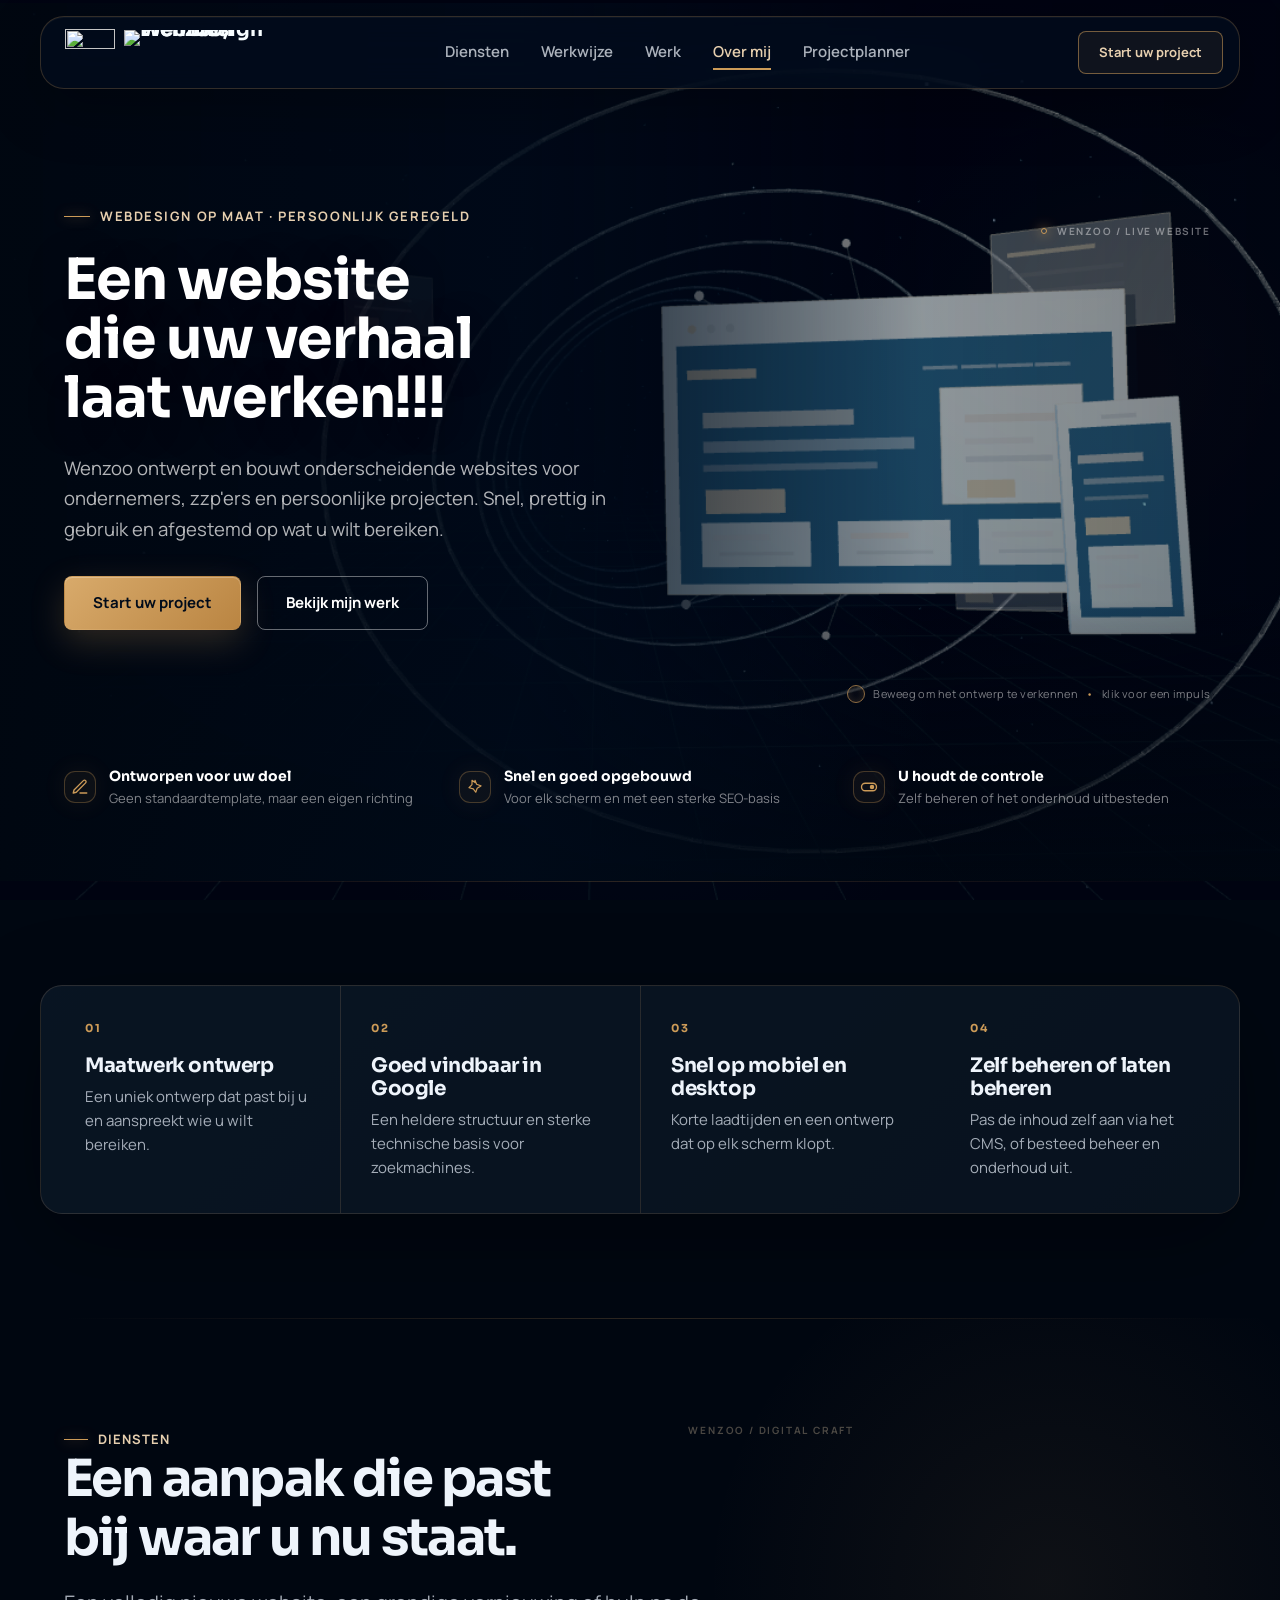
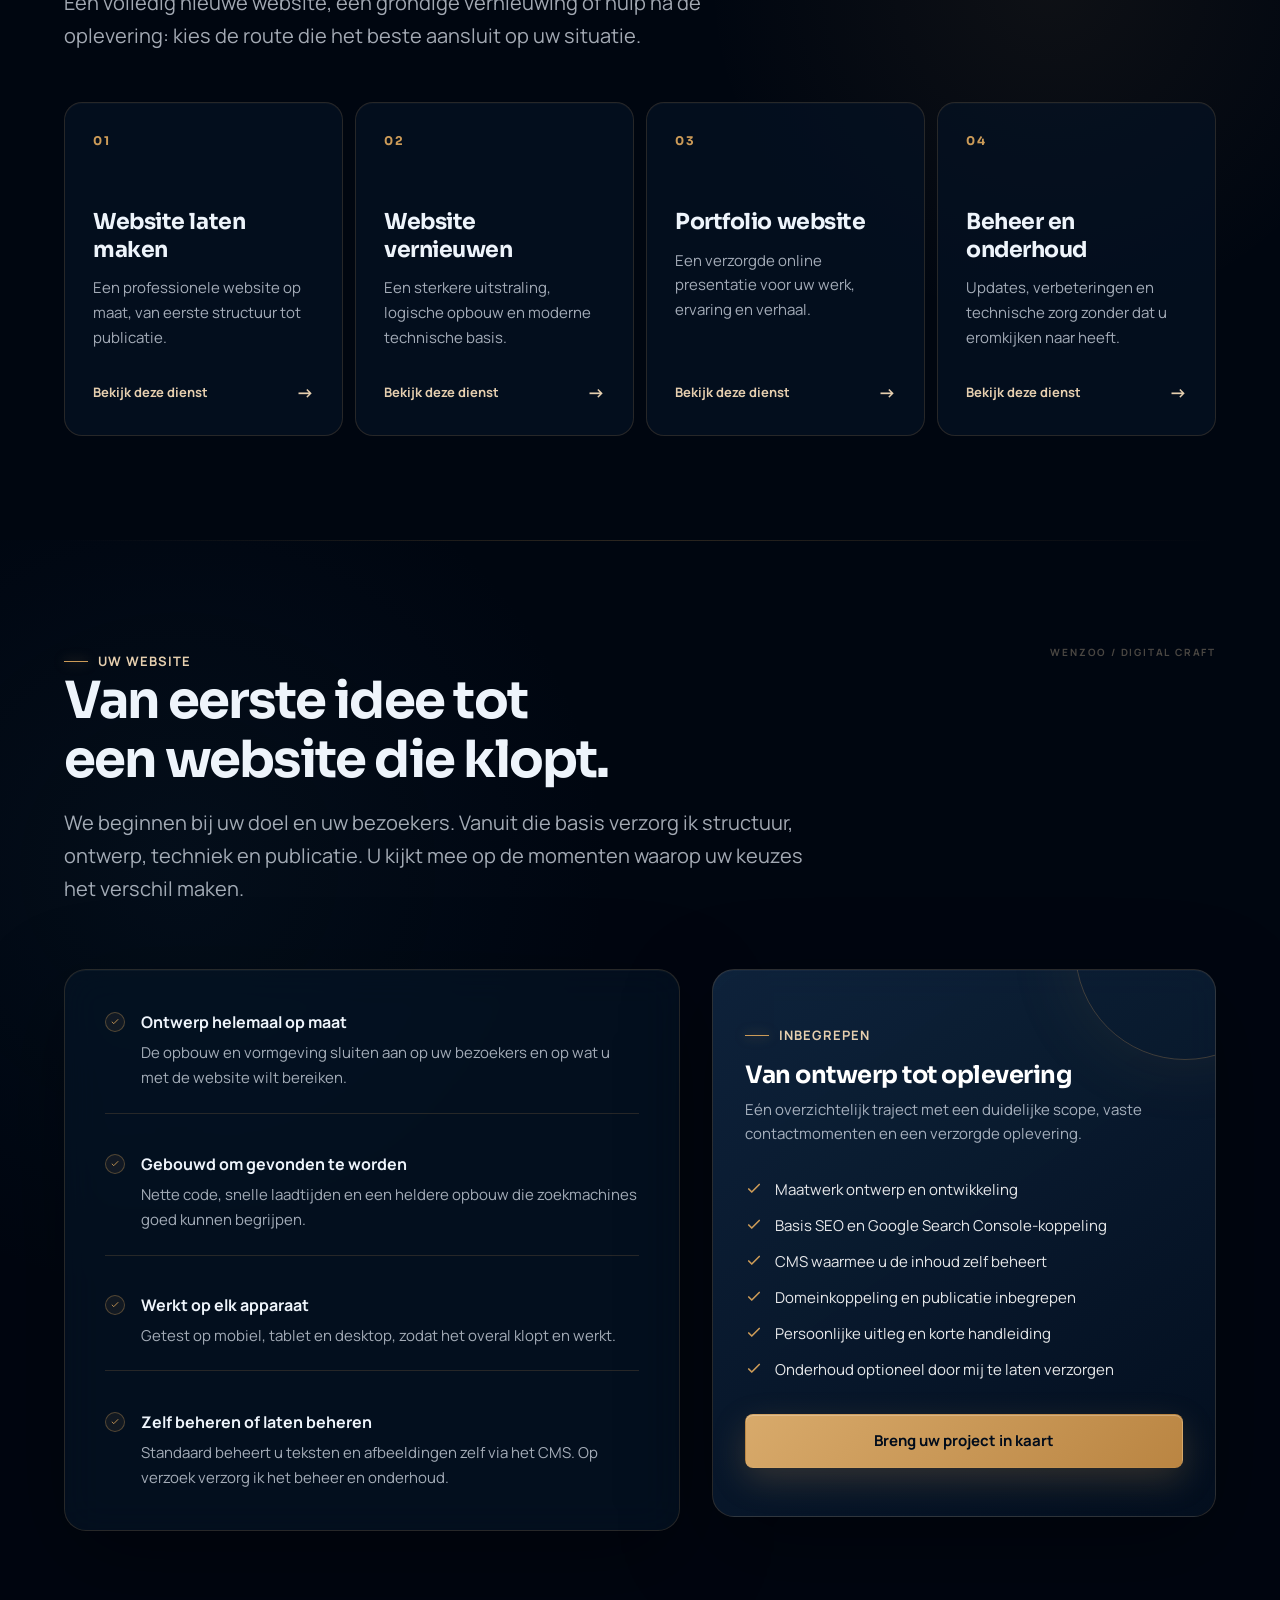
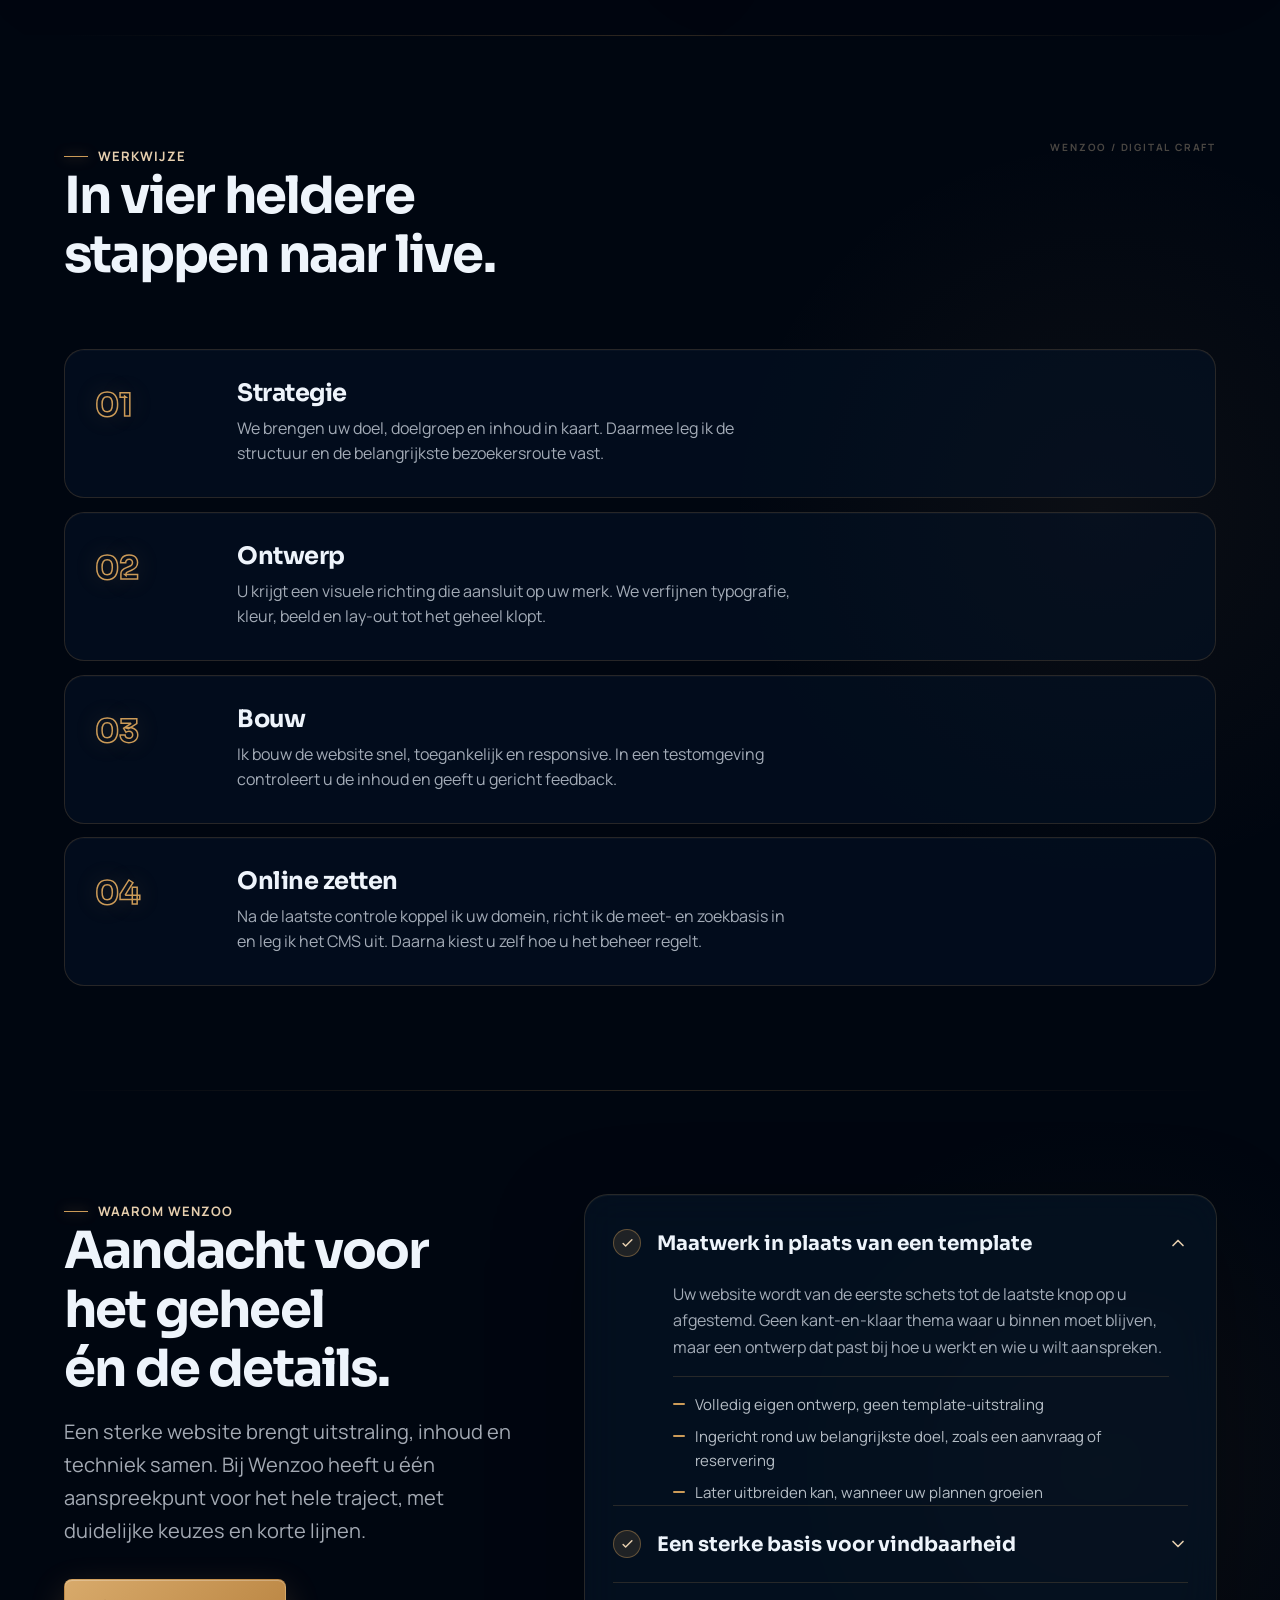
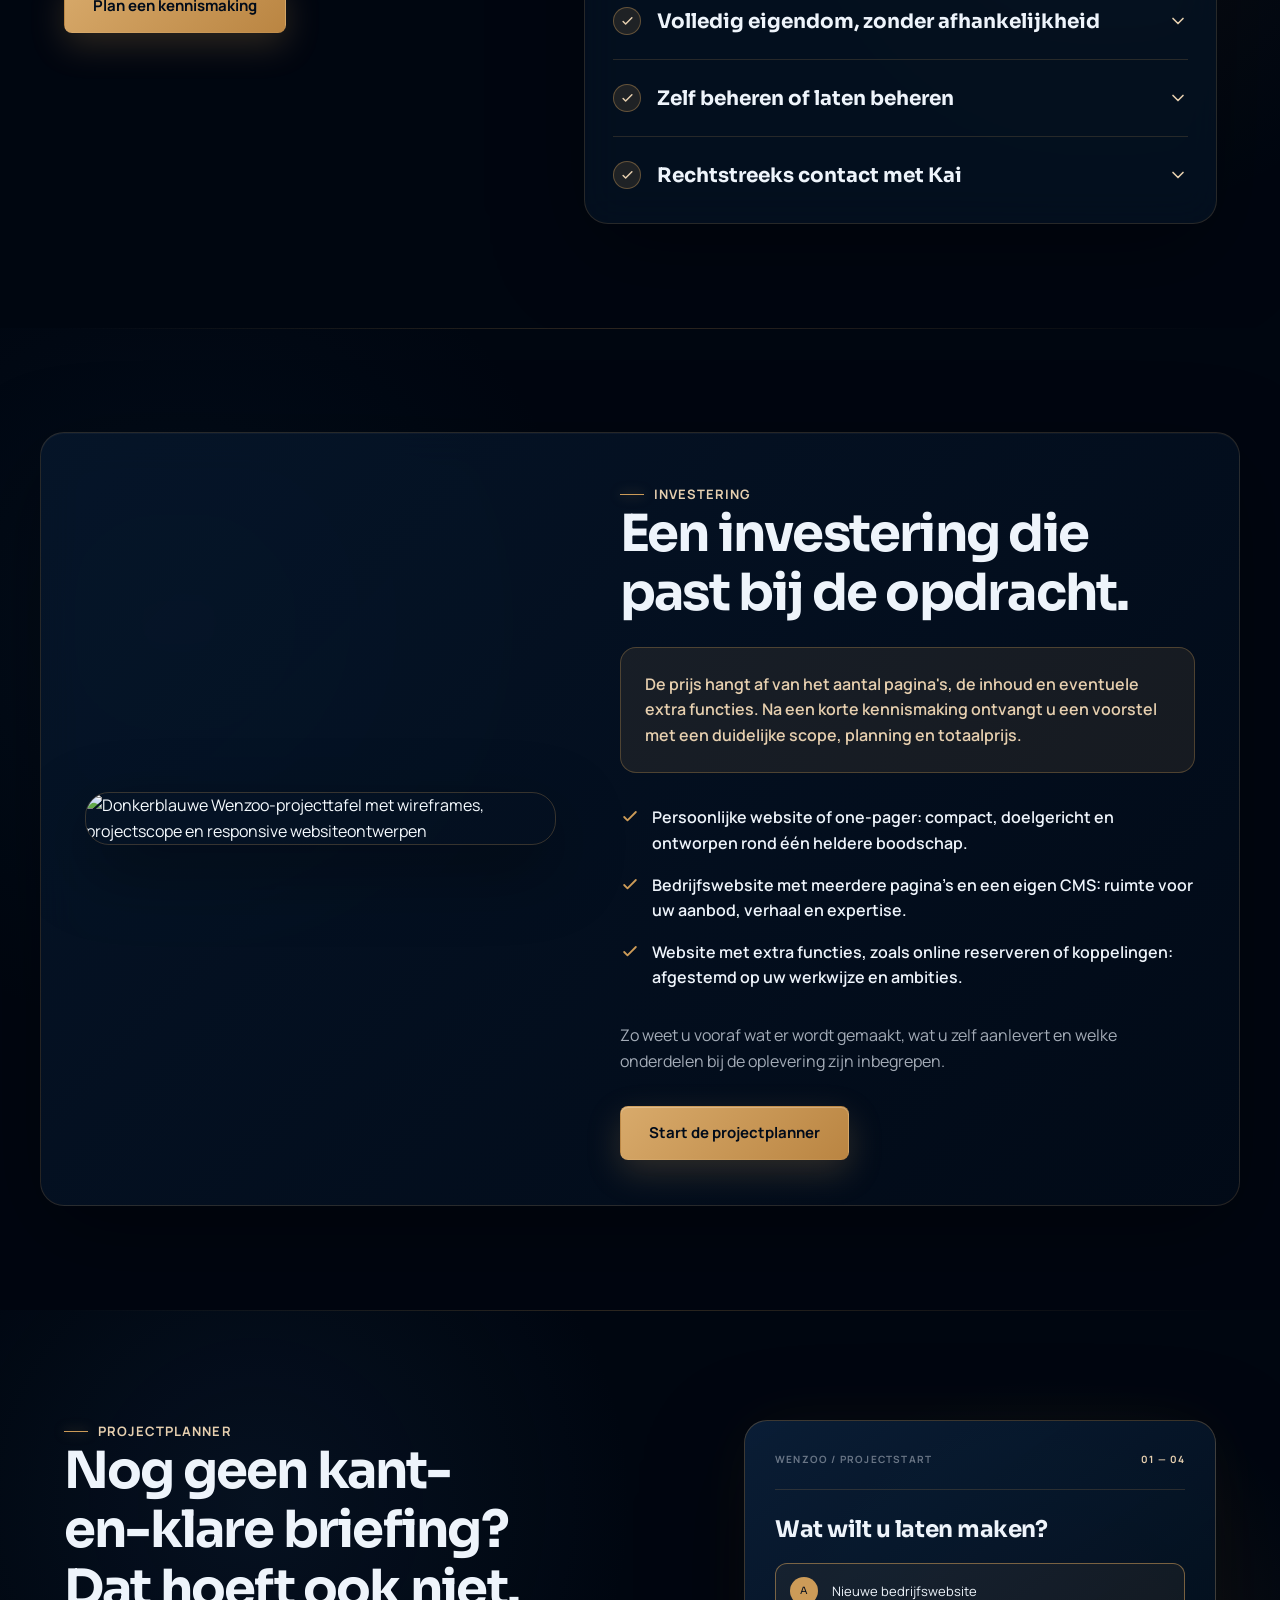
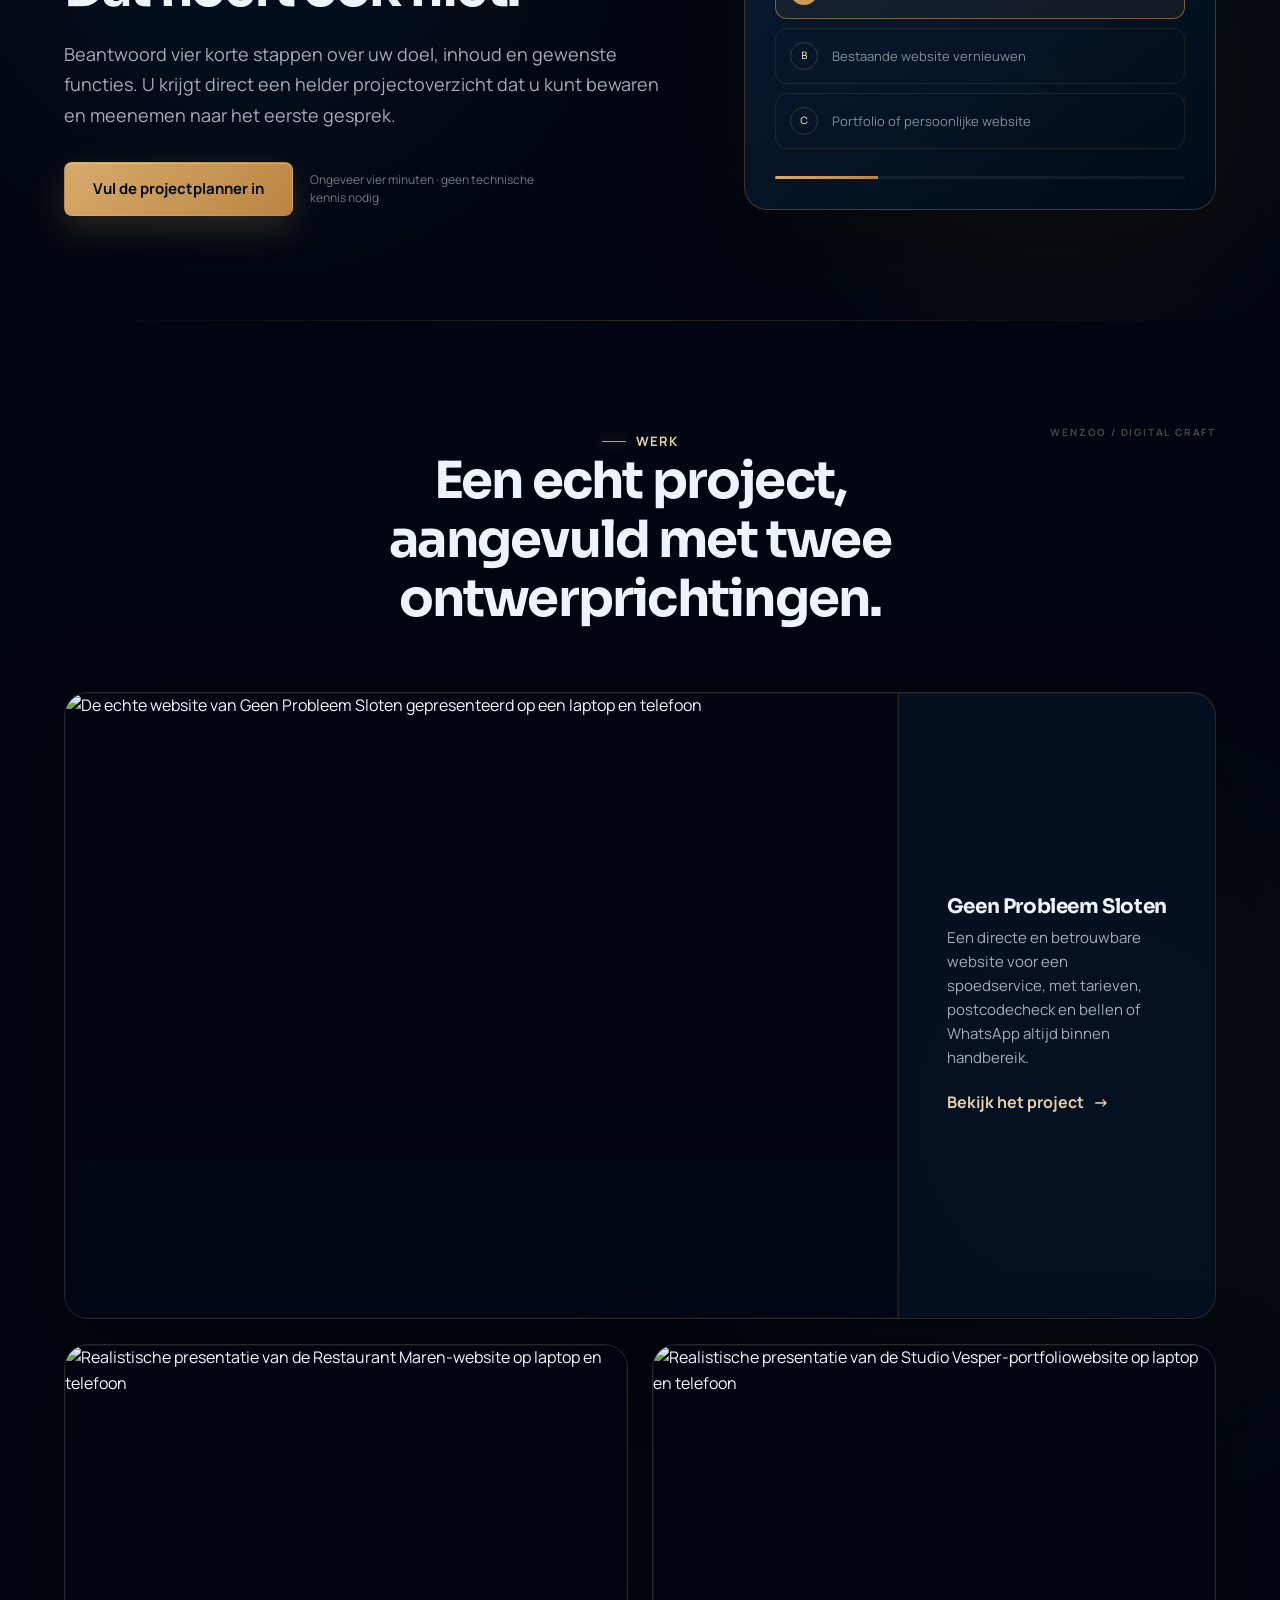
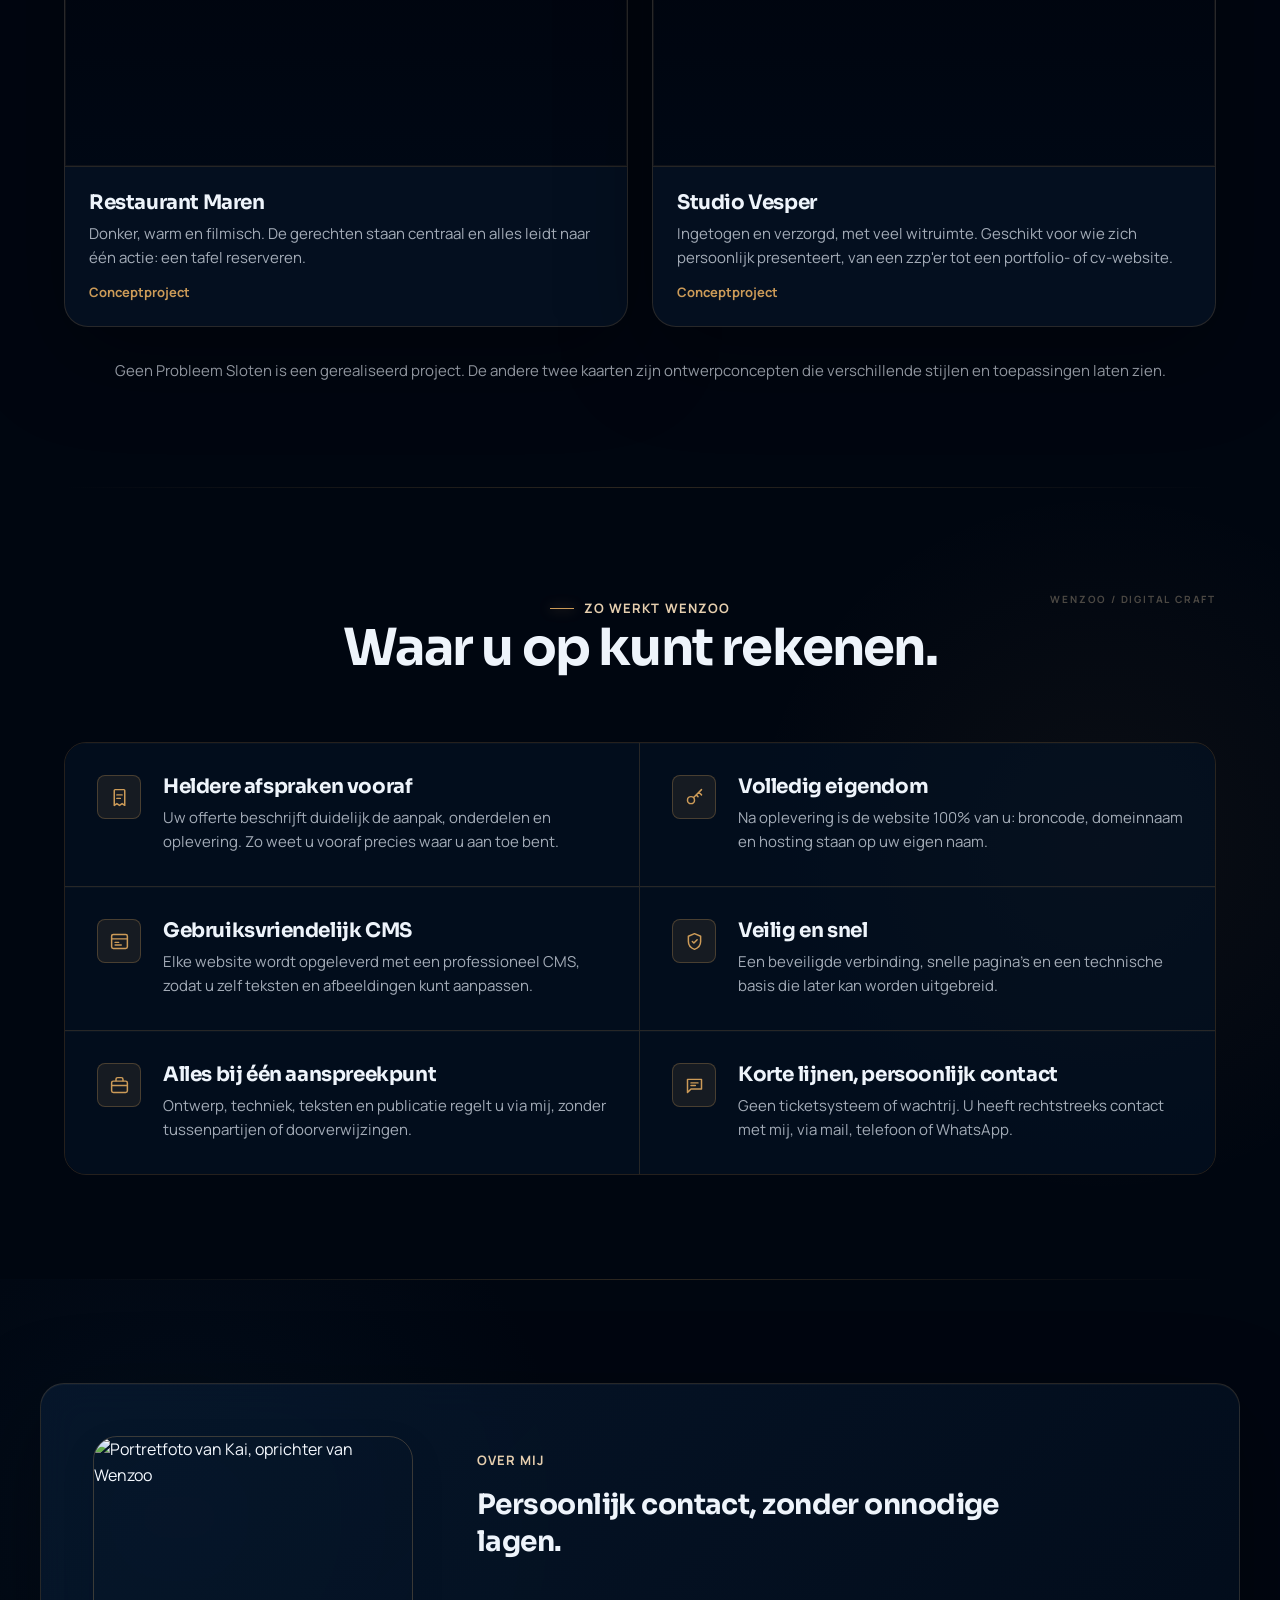
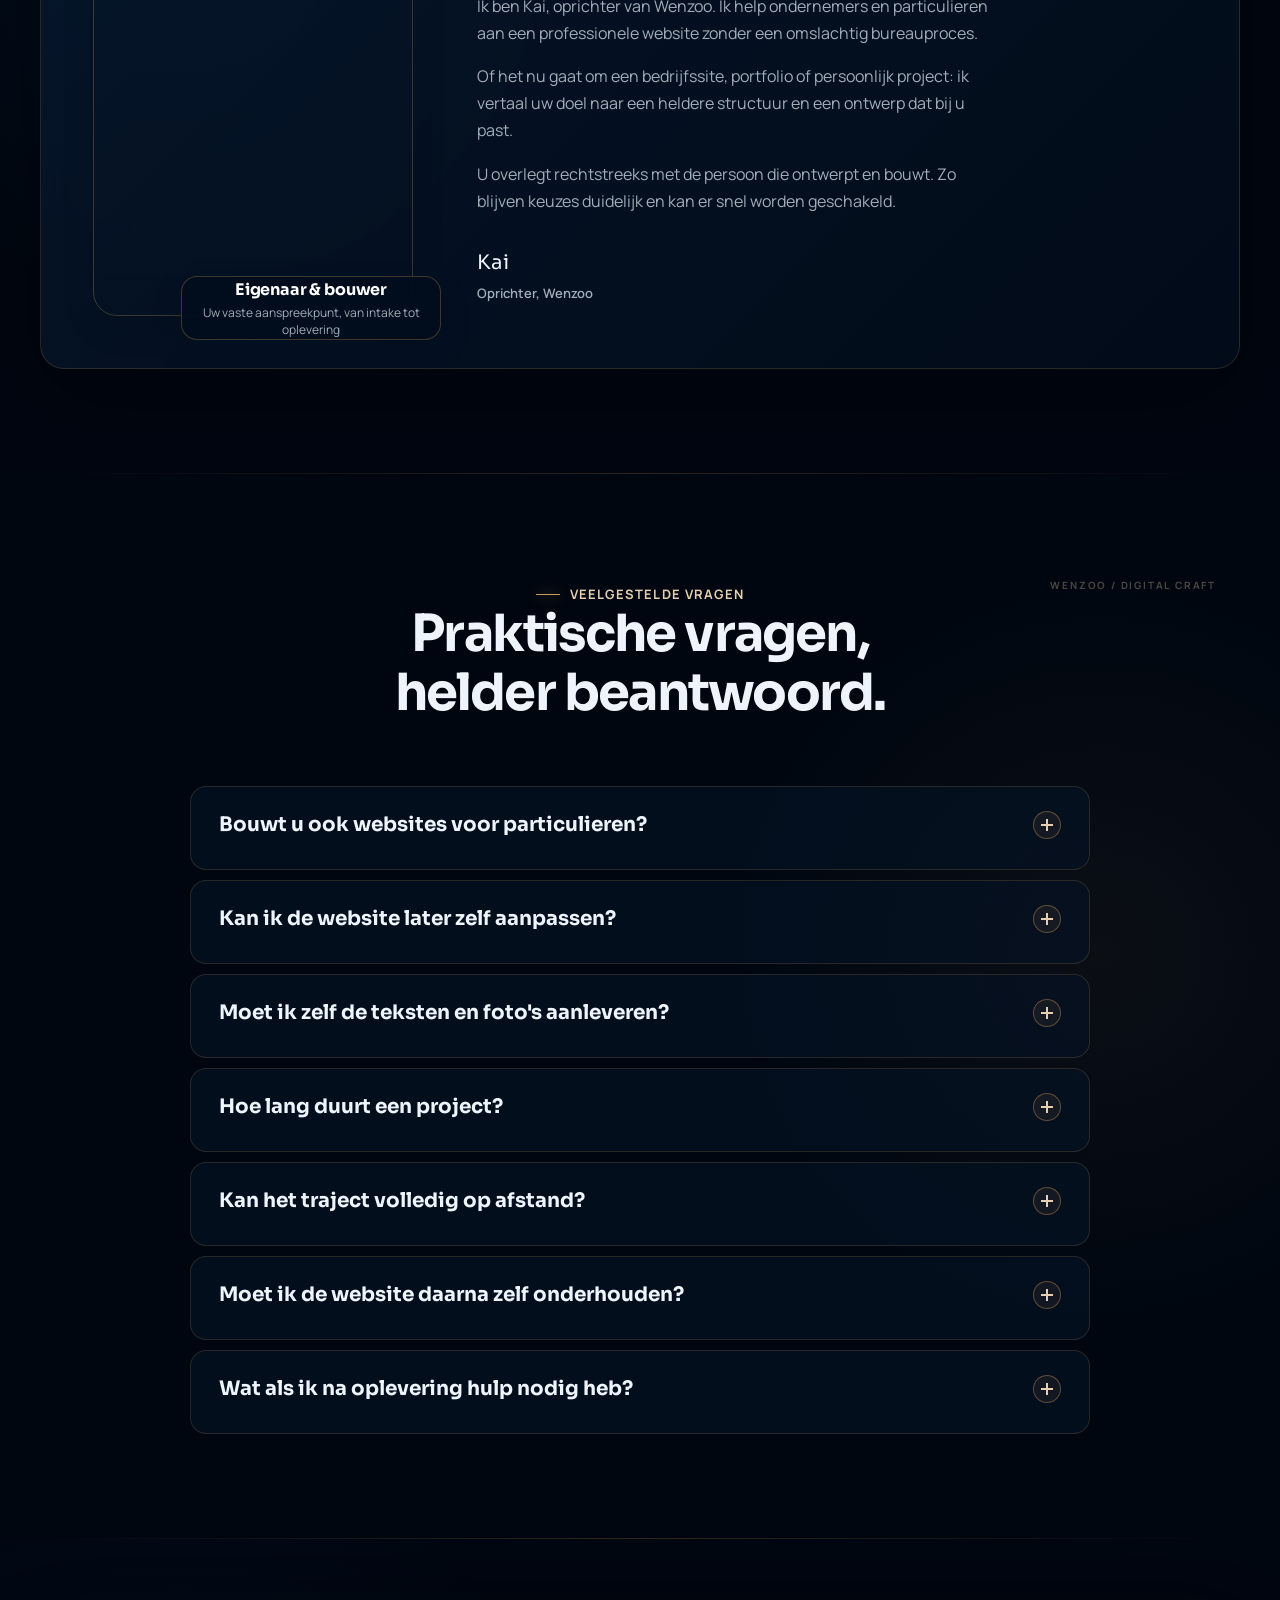
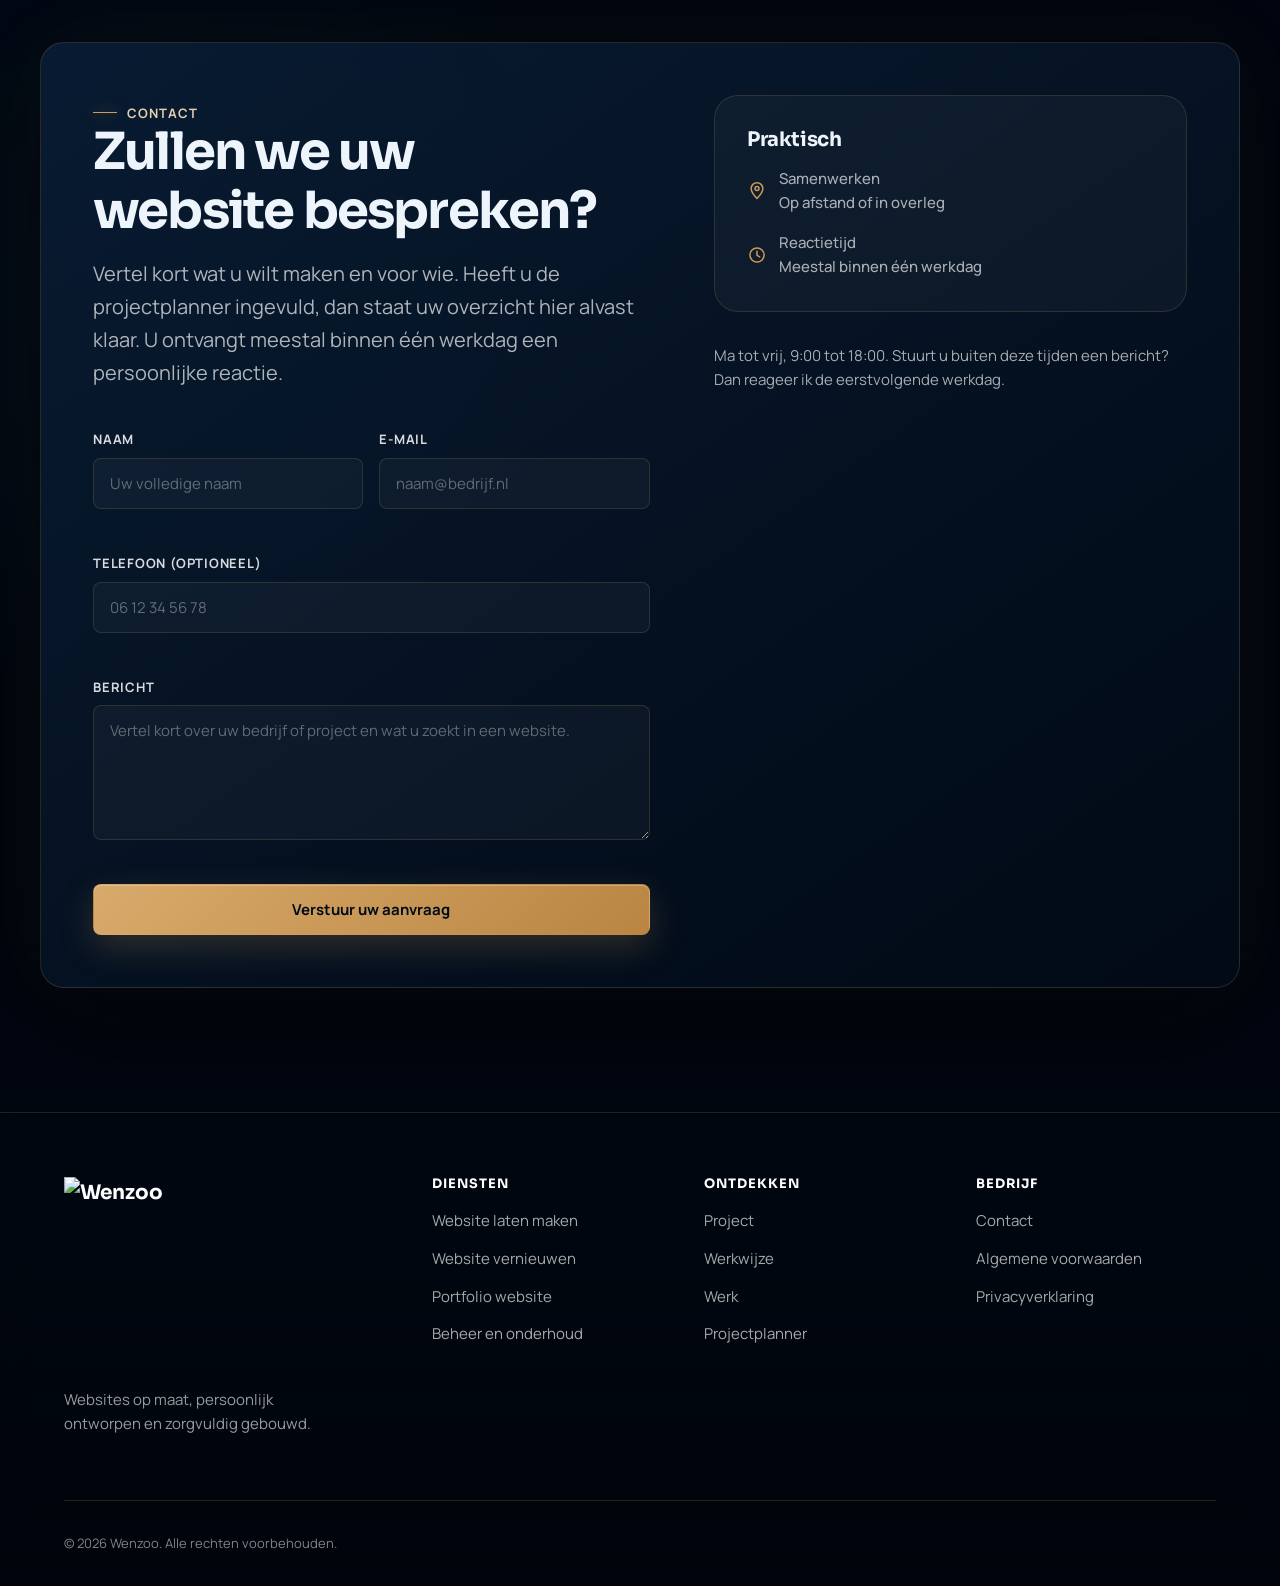
==== commit c227b5a8: "Hero-titel: punt vervangen door uitroeptekens" ====
--- a/index.html
+++ b/index.html
@@ -117,7 +117,7 @@
         <div class="hero-content">
           <span class="hero-kicker"><i aria-hidden="true"></i> Webdesign op maat · persoonlijk geregeld</span>
           <!-- ACF: hero_titel -->
-          <h1 id="hero-title">Een website die uw verhaal laat werken.</h1>
+          <h1 id="hero-title">Een website die uw verhaal laat werken!!!</h1>
           <!-- /ACF -->
 
           <!-- ACF: hero_subtitel -->
